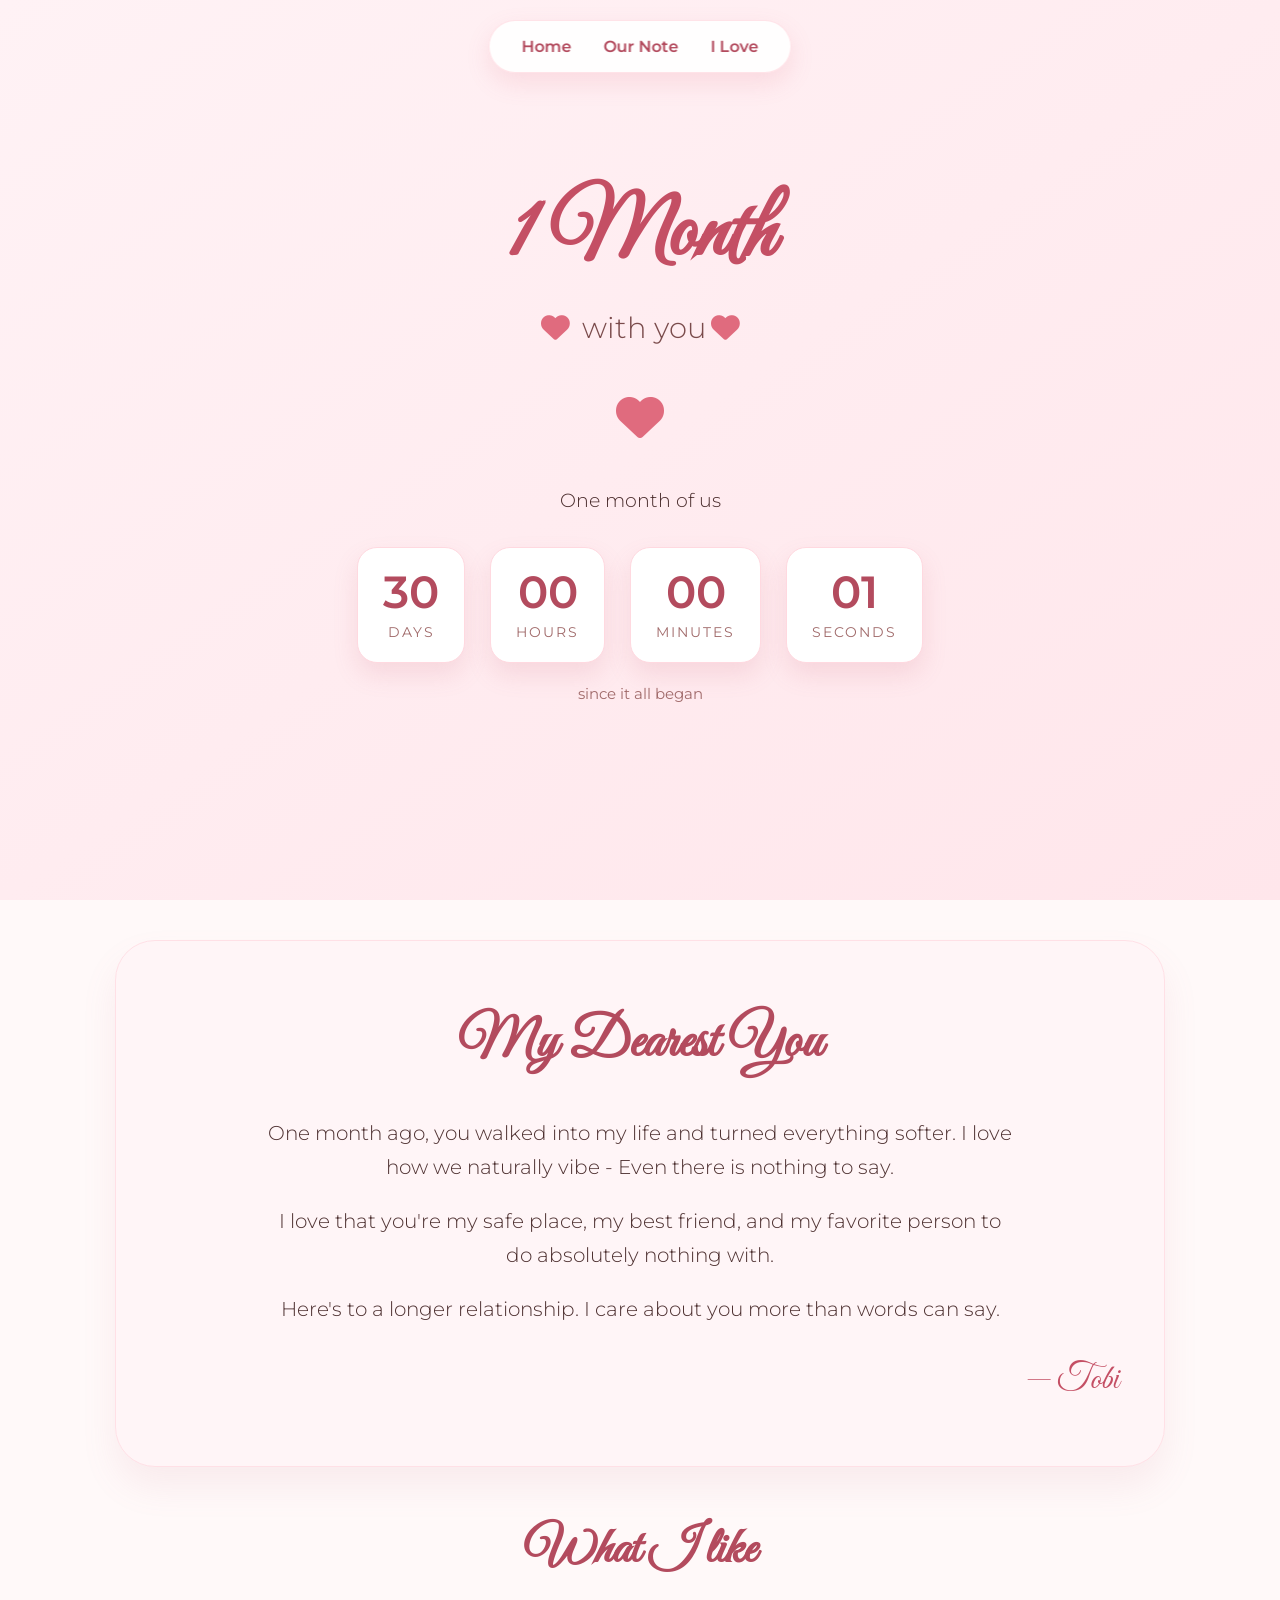
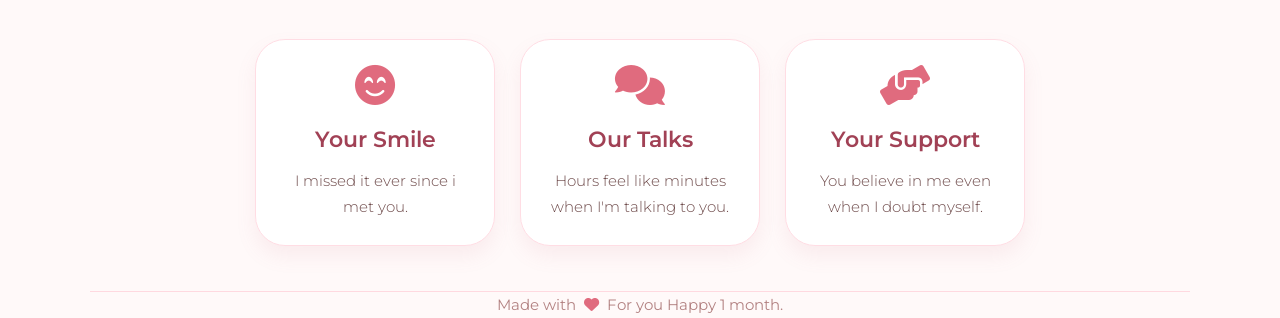
==== index.html @ a0f68dbf "month1" ====
<!DOCTYPE html>
<html lang="en">
<head>
  <meta charset="UTF-8">
  <meta name="viewport" content="width=device-width, initial-scale=1.0">
  <title>1 Month with you❤️</title>
  <!-- Google Fonts -->
  <link rel="preconnect" href="https://fonts.googleapis.com">
  <link rel="preconnect" href="https://fonts.gstatic.com" crossorigin>
  <link href="https://fonts.googleapis.com/css2?family=Great+Vibes&family=Montserrat:wght@300;400;600&display=swap" rel="stylesheet">
  <!-- Font Awesome -->
  <link rel="stylesheet" href="https://cdnjs.cloudflare.com/ajax/libs/font-awesome/6.0.0-beta3/css/all.min.css">
  <!-- Main stylesheet -->
  <link rel="stylesheet" href="style.css">
</head>
<body>

  <!-- floating background hearts -->
  <div class="bg-hearts" id="bgHearts"></div>

  <!-- Floating navbar -->
  <nav class="navbar">
    <a href="#home">Home</a>
    <a href="#note">Our Note</a>
    <a href="#things">I Love</a>
  </nav>

  <!-- HERO section -->
  <section id="home" class="hero">
    <div class="container hero-content">
      <h1>1 Month</h1>
      <div class="subhead">
        <i class="fas fa-heart"></i> with you<i class="fas fa-heart"></i>
      </div>
      <div class="heart-icon">
        <i class="fas fa-heart"></i>
      </div>
      <p class="hero-text">
        One month of us 
      </p>  

      <!-- Countdown -->
      <div class="countdown-container">
        <div class="countdown-box">
          <div class="number" id="days">00</div>
          <div class="label">Days</div>
        </div>
        <div class="countdown-box">
          <div class="number" id="hours">00</div>
          <div class="label">Hours</div>
        </div>
        <div class="countdown-box">
          <div class="number" id="minutes">00</div>
          <div class="label">Minutes</div>
        </div>
        <div class="countdown-box">
          <div class="number" id="seconds">00</div>
          <div class="label">Seconds</div>
        </div>
      </div>
      <p class="countdown-caption">since it all began</p>
    </div>
  </section>

  <!-- Love note section -->
  <section id="note" class="container">
    <div class="love-note reveal">
      <h2>My Dearest You</h2>
      <p>
        One month ago, you walked into my life and turned everything softer.
        I love how we naturally vibe - Even there is nothing to say.
      </p>
      <p>
        I love that you're my safe place, my best friend, and my favorite person
        to do absolutely nothing with.
      </p>
      <p>
        Here's to a longer relationship.
        I care about you more than words can say.
      </p>
      <div class="signature">— Tobi</div>
    </div>
  </section>

  <!-- Things I love -->
  <section id="things" class="container">
    <h2 class="section-title reveal">What I like</h2>
    <div class="things-list">
      <div class="thing-item reveal">
        <i class="fas fa-smile-beam"></i>
        <h3>Your Smile</h3>
        <p>I missed it ever since i met you.</p>
      </div>
      <div class="thing-item reveal">
        <i class="fas fa-comments"></i>
        <h3>Our Talks</h3>
        <p>Hours feel like minutes when I'm talking to you.</p>
      </div>
      <div class="thing-item reveal">
        <i class="fas fa-hands-helping"></i>
        <h3>Your Support</h3>
        <p>You believe in me even when I doubt myself.</p>
      </div>
    </div>
  </section>

  <!-- Footer -->
  <footer class="container">
    <p>Made with <i class="fas fa-heart"></i> For you  Happy 1 month.</p>
  </footer>

  <script src="script.js"></script>
</body>
</html>
---- style.css ----
/* ----- reset & base ----- */
* {
  margin: 0;
  padding: 0;
  box-sizing: border-box;
}

html {
  scroll-behavior: smooth;
}

body {
  font-family: 'Montserrat', sans-serif;
  background: #fff9f9;
  color: #4a2c2c;
  line-height: 1.7;
  overflow-x: hidden;
}

/* ----- floating background hearts ----- */
.bg-hearts {
  position: fixed;
  inset: 0;
  pointer-events: none;
  z-index: 0;
  overflow: hidden;
}

.bg-hearts i {
  position: absolute;
  animation: floatHeart 12s infinite ease-in-out;
}

@keyframes floatHeart {
  0%, 100% { transform: translateY(0) rotate(0deg); }
  50% { transform: translateY(-30px) rotate(10deg); }
}

/* ----- container & sections ----- */
.container {
  max-width: 1100px;
  margin: 0 auto;
  padding: 0 25px;
  position: relative;
  z-index: 2;
}

section {
  padding: 80px 0;
  position: relative;
}

.section-title {
  font-family: 'Great Vibes', cursive;
  font-size: 3.2rem;
  color: #b34b5e;
  text-align: center;
  margin-bottom: 15px;
}

/* ----- navbar ----- */
.navbar {
  position: fixed;
  top: 20px;
  left: 50%;
  transform: translateX(-50%);
  background: rgba(255, 255, 255, 0.9);
  backdrop-filter: blur(8px);
  padding: 12px 32px;
  border-radius: 60px;
  box-shadow: 0 10px 25px rgba(220, 100, 120, 0.15);
  display: flex;
  gap: 2rem;
  z-index: 1000;
  border: 1px solid rgba(255, 200, 210, 0.5);
  animation: navSlideDown 0.8s ease-out;
}

@keyframes navSlideDown {
  from { transform: translate(-50%, -100px); opacity: 0; }
  to   { transform: translate(-50%, 0); opacity: 1; }
}

.navbar a {
  text-decoration: none;
  color: #b34b5e;
  font-weight: 600;
  font-size: 1rem;
  transition: color 0.3s;
}

.navbar a:hover {
  color: #e06b7e;
}

/* ----- HERO ----- */
.hero {
  min-height: 100vh;
  display: flex;
  align-items: center;
  justify-content: center;
  text-align: center;
  background: linear-gradient(145deg, #fff2f5 0%, #ffe6eb 100%);
  padding-top: 70px;
}

.hero-content h1 {
  font-family: 'Great Vibes', cursive;
  font-size: 5.5rem;
  color: #c44f64;
  margin-bottom: 15px;
  line-height: 1.2;
}

.subhead {
  font-size: 1.8rem;
  font-weight: 300;
  color: #7a4b4b;
  margin-bottom: 25px;
}

.subhead i {
  color: #e06b7e;
  margin: 0 5px;
}

.heart-icon {
  font-size: 3rem;
  color: #e06b7e;
  margin: 25px 0;
  animation: pulse 1.8s infinite;
}

@keyframes pulse {
  0%, 100% { transform: scale(1); }
  50%      { transform: scale(1.15); }
}

.hero-text {
  font-size: 1.2rem;
  font-weight: 300;
  max-width: 600px;
  margin: 0 auto 20px;
}

/* ----- countdown ----- */
.countdown-container {
  display: flex;
  justify-content: center;
  gap: 25px;
  margin-top: 30px;
  flex-wrap: wrap;
}

.countdown-box {
  background: white;
  padding: 18px 25px;
  border-radius: 20px;
  box-shadow: 0 12px 25px rgba(200, 100, 120, 0.15);
  min-width: 100px;
  border: 1px solid #ffd9e0;
}

.countdown-box .number {
  font-size: 2.8rem;
  font-weight: 600;
  color: #b34b5e;
  line-height: 1.2;
}

.countdown-box .label {
  font-size: 0.9rem;
  text-transform: uppercase;
  letter-spacing: 2px;
  color: #a16b6b;
}

.countdown-caption {
  margin-top: 18px;
  font-size: 0.95rem;
  color: #a16b6b;
}

/* ----- scroll reveal ----- */
.reveal {
  opacity: 0;
  transform: translateY(40px);
  transition: opacity 0.7s ease, transform 0.7s ease;
}

.reveal.active {
  opacity: 1;
  transform: translateY(0);
}

/* ----- love note ----- */
.love-note {
  background: #fff5f7;
  border-radius: 40px;
  padding: 55px 45px;
  box-shadow: 0 20px 35px rgba(200, 120, 140, 0.1);
  border: 1px solid #ffe0e6;
  margin: 40px 0;
  position: relative;
}

.love-note h2 {
  font-family: 'Great Vibes', cursive;
  font-size: 3.5rem;
  color: #b34b5e;
  margin-bottom: 25px;
  text-align: center;
}

.love-note p {
  font-size: 1.25rem;
  margin-bottom: 20px;
  color: #4e3131;
  font-weight: 300;
  text-align: center;
  max-width: 750px;
  margin-left: auto;
  margin-right: auto;
}

.signature {
  text-align: right;
  font-family: 'Great Vibes', cursive;
  font-size: 2.2rem;
  color: #c44f64;
  margin-top: 25px;
}

/* ----- things I love ----- */
.things-list {
  display: flex;
  flex-wrap: wrap;
  justify-content: center;
  gap: 25px;
  margin: 45px 0;
}

.thing-item {
  background: white;
  border-radius: 30px;
  padding: 25px 30px;
  width: 240px;
  text-align: center;
  box-shadow: 0 10px 20px rgba(210, 120, 140, 0.1);
  border: 1px solid #ffdde4;
  transition: transform 0.3s ease, box-shadow 0.3s ease;
}

.thing-item:hover {
  transform: translateY(-8px);
  box-shadow: 0 18px 30px rgba(200, 100, 120, 0.2);
}

.thing-item i {
  font-size: 2.5rem;
  color: #e06b7e;
  margin-bottom: 15px;
}

.thing-item h3 {
  font-size: 1.4rem;
  color: #a14155;
  margin-bottom: 10px;
  font-weight: 600;
}

.thing-item p {
  font-size: 0.95rem;
  color: #6e4a4a;
  font-weight: 300;
}

/* ----- footer ----- */
footer {
  text-align: center;
  padding: 40px 0 30px;
  color: #b38282;
  font-size: 0.95rem;
  border-top: 1px solid #ffd9e0;
}

footer i {
  color: #e06b7e;
  margin: 0 4px;
}

.footer-sub {
  margin-top: 8px;
  font-size: 0.85rem;
  color: #b38b8b;
}

/* ----- responsive ----- */
@media (max-width: 700px) {
  .hero-content h1 { font-size: 3.8rem; }
  .subhead { font-size: 1.3rem; }
  .navbar {
    padding: 10px 20px;
    gap: 1.2rem;
    font-size: 0.9rem;
    width: 90%;
    justify-content: center;
  }
  .countdown-box { padding: 12px 16px; min-width: 70px; }
  .countdown-box .number { font-size: 2rem; }
  .love-note { padding: 35px 20px; }
  .love-note h2 { font-size: 2.8rem; }
  .love-note p { font-size: 1rem; }
  .section-title { font-size: 2.6rem; }
}

@media (max-width: 450px) {
  .navbar { gap: 0.8rem; padding: 8px 12px; }
  .navbar a { font-size: 0.8rem; }
  .hero-content h1 { font-size: 3rem; }
}

/* ----- reduced motion ----- */
@media (prefers-reduced-motion: reduce) {
  *, *::before, *::after {
    animation-duration: 0.01ms !important;
    animation-iteration-count: 1 !important;
    transition-duration: 0.01ms !important;
  }
}
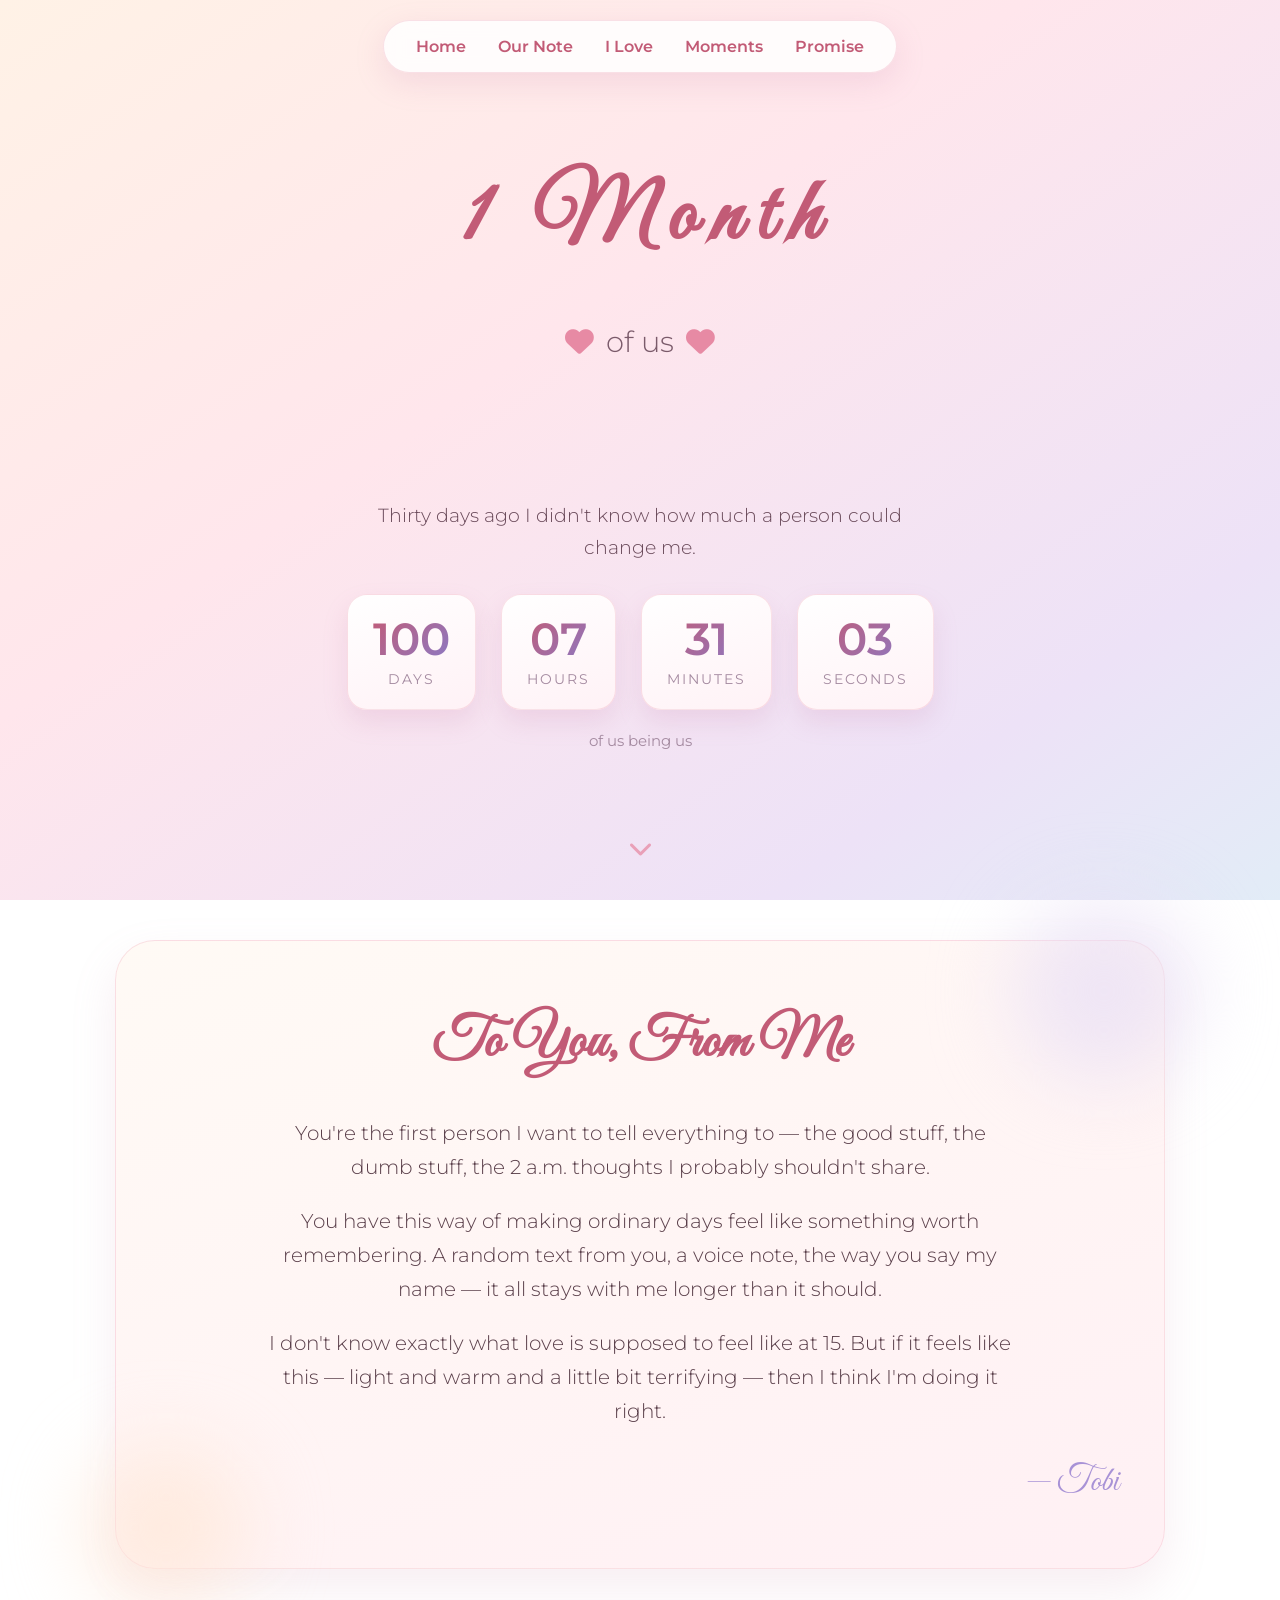
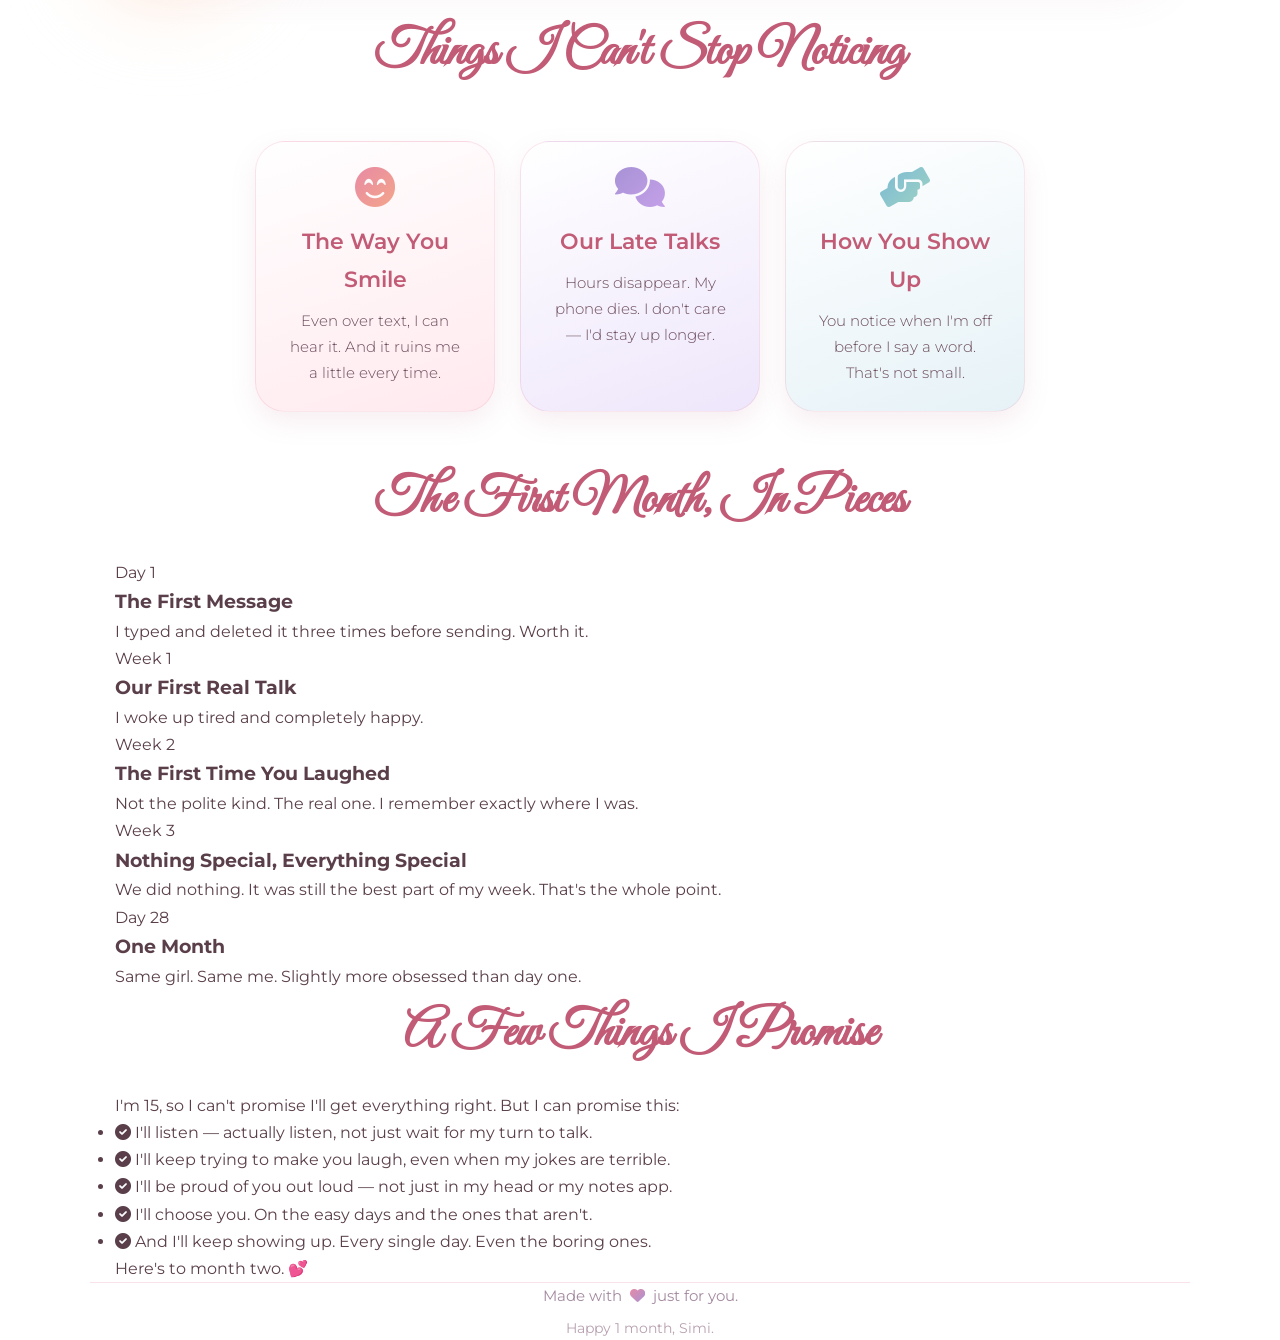
==== commit f928083c: "updated" ====
--- a/index.html
+++ b/index.html
@@ -3,44 +3,52 @@
 <head>
   <meta charset="UTF-8">
   <meta name="viewport" content="width=device-width, initial-scale=1.0">
-  <title>1 Month with you❤️</title>
-  <!-- Google Fonts -->
+  <title>1 Month with You ❤️</title>
   <link rel="preconnect" href="https://fonts.googleapis.com">
   <link rel="preconnect" href="https://fonts.gstatic.com" crossorigin>
   <link href="https://fonts.googleapis.com/css2?family=Great+Vibes&family=Montserrat:wght@300;400;600&display=swap" rel="stylesheet">
-  <!-- Font Awesome -->
   <link rel="stylesheet" href="https://cdnjs.cloudflare.com/ajax/libs/font-awesome/6.0.0-beta3/css/all.min.css">
-  <!-- Main stylesheet -->
   <link rel="stylesheet" href="style.css">
+  <link href="https://fonts.googleapis.com/css2?family=Parisienne&display=swap" rel="stylesheet">
 </head>
 <body>
 
-  <!-- floating background hearts -->
   <div class="bg-hearts" id="bgHearts"></div>
 
-  <!-- Floating navbar -->
   <nav class="navbar">
     <a href="#home">Home</a>
     <a href="#note">Our Note</a>
     <a href="#things">I Love</a>
+    <a href="#timeline">Moments</a>
+    <a href="#promise">Promise</a>
   </nav>
 
-  <!-- HERO section -->
+  <!-- HERO -->
   <section id="home" class="hero">
     <div class="container hero-content">
-      <h1>1 Month</h1>
-      <div class="subhead">
-        <i class="fas fa-heart"></i> with you<i class="fas fa-heart"></i>
-      </div>
-      <div class="heart-icon">
+     <h1 class="hero-title">
+  <span class="title-word">
+    <span class="letter">1</span>
+  </span>
+  <span class="title-word">
+    <span class="letter">M</span>
+    <span class="letter">o</span>
+    <span class="letter">n</span>
+    <span class="letter">t</span>
+    <span class="letter">h</span>
+  </span>
+</h1>
+      <div class="subhead fade-up">
+        <i class="fas fa-heart"></i> of us <i class="fas fa-heart"></i>
+      </div>
+      <div class="heart-icon fade-up">
         <i class="fas fa-heart"></i>
       </div>
-      <p class="hero-text">
-        One month of us 
-      </p>  
-
-      <!-- Countdown -->
-      <div class="countdown-container">
+      <p class="hero-text fade-up">
+        Thirty days ago I didn't know how much a person could change me.
+      </p>
+
+      <div class="countdown-container fade-up">
         <div class="countdown-box">
           <div class="number" id="days">00</div>
           <div class="label">Days</div>
@@ -58,55 +66,143 @@
           <div class="label">Seconds</div>
         </div>
       </div>
-      <p class="countdown-caption">since it all began</p>
-    </div>
-  </section>
-
-  <!-- Love note section -->
+      <p class="countdown-caption fade-up">of us being us</p>
+    </div>
+
+    <div class="scroll-indicator">
+      <i class="fas fa-chevron-down"></i>
+    </div>
+  </section>
+
+  <!-- LOVE NOTE -->
   <section id="note" class="container">
     <div class="love-note reveal">
-      <h2>My Dearest You</h2>
+      <h2>To You, From Me</h2>
       <p>
-        One month ago, you walked into my life and turned everything softer.
-        I love how we naturally vibe - Even there is nothing to say.
+       You're the first
+        person I want to tell everything to — the good stuff, the dumb stuff,
+        the 2 a.m. thoughts I probably shouldn't share.
       </p>
       <p>
-        I love that you're my safe place, my best friend, and my favorite person
-        to do absolutely nothing with.
+        You have this way of making ordinary days feel like something worth
+        remembering. A random text from you, a voice note, the way you say my
+        name — it all stays with me longer than it should.
       </p>
       <p>
-        Here's to a longer relationship.
-        I care about you more than words can say.
+        I don't know exactly what love is supposed to feel like at 15. But if
+        it feels like this — light and warm and a little bit terrifying —
+        then I think I'm doing it right.
       </p>
       <div class="signature">— Tobi</div>
     </div>
   </section>
 
-  <!-- Things I love -->
+  <!-- WHAT I ADORE -->
   <section id="things" class="container">
-    <h2 class="section-title reveal">What I like</h2>
+    <h2 class="section-title reveal">Things I Can't Stop Noticing</h2>
     <div class="things-list">
       <div class="thing-item reveal">
         <i class="fas fa-smile-beam"></i>
-        <h3>Your Smile</h3>
-        <p>I missed it ever since i met you.</p>
+        <h3>The Way You Smile</h3>
+        <p>Even over text, I can hear it. And it ruins me a little every time.</p>
       </div>
       <div class="thing-item reveal">
         <i class="fas fa-comments"></i>
-        <h3>Our Talks</h3>
-        <p>Hours feel like minutes when I'm talking to you.</p>
+        <h3>Our Late Talks</h3>
+        <p>Hours disappear. My phone dies. I don't care — I'd stay up longer.</p>
       </div>
       <div class="thing-item reveal">
         <i class="fas fa-hands-helping"></i>
-        <h3>Your Support</h3>
-        <p>You believe in me even when I doubt myself.</p>
-      </div>
-    </div>
-  </section>
-
-  <!-- Footer -->
+        <h3>How You Show Up</h3>
+        <p>You notice when I'm off before I say a word. That's not small.</p>
+      </div>
+    </div>
+  </section>
+
+  <!-- TIMELINE -->
+  <section id="timeline" class="container">
+    <h2 class="section-title reveal">The First Month, In Pieces</h2>
+    <div class="timeline">
+      <div class="timeline-item reveal">
+        <div class="timeline-dot"></div>
+        <div class="timeline-content">
+          <span class="timeline-date">Day 1</span>
+          <h3>The First Message</h3>
+          <p>I typed and deleted it three times before sending. Worth it.</p>
+        </div>
+      </div>
+      <div class="timeline-item reveal">
+        <div class="timeline-dot"></div>
+        <div class="timeline-content">
+          <span class="timeline-date">Week 1</span>
+          <h3>Our First Real Talk</h3>
+          <p> I woke up tired and completely happy.</p>
+        </div>
+      </div>
+      <div class="timeline-item reveal">
+        <div class="timeline-dot"></div>
+        <div class="timeline-content">
+          <span class="timeline-date">Week 2</span>
+          <h3>The First Time You Laughed</h3>
+          <p>Not the polite kind. The real one. I remember exactly where I was.</p>
+        </div>
+      </div>
+      <div class="timeline-item reveal">
+        <div class="timeline-dot"></div>
+        <div class="timeline-content">
+          <span class="timeline-date">Week 3</span>
+          <h3>Nothing Special, Everything Special</h3>
+          <p>We did nothing. It was still the best part of my week. That's the whole point.</p>
+        </div>
+      </div>
+      <div class="timeline-item reveal">
+        <div class="timeline-dot"></div>
+        <div class="timeline-content">
+          <span class="timeline-date">Day 28</span>
+          <h3>One Month</h3>
+          <p>Same girl. Same me. Slightly more obsessed than day one.</p>
+        </div>
+      </div>
+    </div>
+  </section>
+
+  <!-- PROMISE -->
+  <section id="promise" class="container">
+    <div class="promise-card reveal">
+      <h2 class="section-title">A Few Things I Promise</h2>
+      <p class="promise-lead">
+        I'm 15, so I can't promise I'll get everything right. But I can promise this:
+      </p>
+      <ul class="promise-list">
+        <li class="reveal">
+          <i class="fas fa-check-circle"></i>
+          <span>I'll listen — actually listen, not just wait for my turn to talk.</span>
+        </li>
+        <li class="reveal">
+          <i class="fas fa-check-circle"></i>
+          <span>I'll keep trying to make you laugh, even when my jokes are terrible.</span>
+        </li>
+        <li class="reveal">
+          <i class="fas fa-check-circle"></i>
+          <span>I'll be proud of you out loud — not just in my head or my notes app.</span>
+        </li>
+        <li class="reveal">
+          <i class="fas fa-check-circle"></i>
+          <span>I'll choose you. On the easy days and the ones that aren't.</span>
+        </li>
+        <li class="reveal">
+          <i class="fas fa-check-circle"></i>
+          <span>And I'll keep showing up. Every single day. Even the boring ones.</span>
+        </li>
+      </ul>
+      <p class="promise-sign">Here's to month two. 💕</p>
+    </div>
+  </section>
+
+  <!-- FOOTER -->
   <footer class="container">
-    <p>Made with <i class="fas fa-heart"></i> For you  Happy 1 month.</p>
+    <p>Made with <i class="fas fa-heart footer-heart"></i> just for you.</p>
+    <p class="footer-sub">Happy 1 month, Simi.</p>
   </footer>
 
   <script src="script.js"></script>
--- a/style.css
+++ b/style.css
@@ -1,3 +1,17 @@
+/* ============================================================
+   COLOR PALETTE (calm + colorful)
+   ------------------------------------------------------------
+   Blush:      #ffe6ec   (soft pink)
+   Rose:       #e78aa4   (primary accent)
+   Rose-deep:  #c25b76   (headings)
+   Lavender:   #e8dff5   (soft purple)
+   Peach:      #ffe7d6   (warm orange)
+   Mint:       #dff2ec   (soft green)
+   Sky:        #dceaf7   (soft blue)
+   Cream:      #fff9f3   (background)
+   Ink:        #5a3f4a   (text)
+   ============================================================ */
+
 /* ----- reset & base ----- */
 * {
   margin: 0;
@@ -11,10 +25,18 @@
 
 body {
   font-family: 'Montserrat', sans-serif;
-  background: #fff9f9;
-  color: #4a2c2c;
+  color: #5a3f4a;
   line-height: 1.7;
   overflow-x: hidden;
+  /* soft gradient background blending cream, blush and lavender */
+  background: linear-gradient(
+    180deg,
+    #fff9f3 0%,
+    #ffe6ec 30%,
+    #f3e8f7 60%,
+    #e6f0f8 100%
+  );
+  background-attachment: fixed;
 }
 
 /* ----- floating background hearts ----- */
@@ -33,7 +55,7 @@
 
 @keyframes floatHeart {
   0%, 100% { transform: translateY(0) rotate(0deg); }
-  50% { transform: translateY(-30px) rotate(10deg); }
+  50%      { transform: translateY(-30px) rotate(10deg); }
 }
 
 /* ----- container & sections ----- */
@@ -53,7 +75,7 @@
 .section-title {
   font-family: 'Great Vibes', cursive;
   font-size: 3.2rem;
-  color: #b34b5e;
+  color: #c25b76;
   text-align: center;
   margin-bottom: 15px;
 }
@@ -64,15 +86,15 @@
   top: 20px;
   left: 50%;
   transform: translateX(-50%);
-  background: rgba(255, 255, 255, 0.9);
-  backdrop-filter: blur(8px);
+  background: rgba(255, 255, 255, 0.85);
+  backdrop-filter: blur(10px);
   padding: 12px 32px;
   border-radius: 60px;
-  box-shadow: 0 10px 25px rgba(220, 100, 120, 0.15);
+  box-shadow: 0 10px 30px rgba(200, 130, 170, 0.18);
   display: flex;
   gap: 2rem;
   z-index: 1000;
-  border: 1px solid rgba(255, 200, 210, 0.5);
+  border: 1px solid rgba(231, 138, 164, 0.25);
   animation: navSlideDown 0.8s ease-out;
 }
 
@@ -83,14 +105,30 @@
 
 .navbar a {
   text-decoration: none;
-  color: #b34b5e;
+  color: #c25b76;
   font-weight: 600;
   font-size: 1rem;
   transition: color 0.3s;
+  position: relative;
+}
+
+.navbar a::after {
+  content: '';
+  position: absolute;
+  left: 0;
+  bottom: -3px;
+  width: 0;
+  height: 2px;
+  background: linear-gradient(90deg, #e78aa4, #a892d6);
+  transition: width 0.3s ease;
 }
 
 .navbar a:hover {
-  color: #e06b7e;
+  color: #a892d6;
+}
+
+.navbar a:hover::after {
+  width: 100%;
 }
 
 /* ----- HERO ----- */
@@ -100,40 +138,102 @@
   align-items: center;
   justify-content: center;
   text-align: center;
-  background: linear-gradient(145deg, #fff2f5 0%, #ffe6eb 100%);
   padding-top: 70px;
-}
-
+  /* soft blended gradient: peach → blush → lavender */
+  background: linear-gradient(
+    145deg,
+    #fff2e6 0%,
+    #ffe6ec 40%,
+    #ede2f7 80%,
+    #e2ecf7 100%
+  );
+}
+
+/* ----- HERO TITLE ----- */
 .hero-content h1 {
   font-family: 'Great Vibes', cursive;
   font-size: 5.5rem;
-  color: #c44f64;
+  /* solid rose — no gradient, no clip, no problem */
+  color: #c25b76;
   margin-bottom: 15px;
-  line-height: 1.2;
+  line-height: 1.4;
+  padding: 0.25em 0.2em;
+  text-align: center;
+  white-space: nowrap;
+}
+
+.title-word {
+  display: inline-block;
+}
+
+.title-word + .title-word {
+  margin-left: 0.35em;
+}
+
+.letter {
+  display: inline-block;
+  opacity: 0;
+  transform: translateY(30px);
+  animation: letterIn 0.6s ease-out forwards;
+}
+
+.letter:nth-child(1) { animation-delay: 0.1s; }
+.letter:nth-child(2) { animation-delay: 0.15s; }
+.letter:nth-child(3) { animation-delay: 0.2s; }
+.letter:nth-child(4) { animation-delay: 0.25s; }
+.letter:nth-child(5) { animation-delay: 0.3s; }
+.letter:nth-child(6) { animation-delay: 0.35s; }
+.letter:nth-child(7) { animation-delay: 0.4s; }
+
+@keyframes letterIn {
+  to { opacity: 1; transform: translateY(0); }
+}
+
+/* staggered fade-up for hero elements */
+.fade-up {
+  opacity: 0;
+  animation: fadeUp 0.9s ease-out forwards;
+}
+
+.fade-up:nth-of-type(1) { animation-delay: 0.7s; }
+.fade-up:nth-of-type(2) { animation-delay: 0.9s; }
+.fade-up:nth-of-type(3) { animation-delay: 1.1s; }
+.fade-up:nth-of-type(4) { animation-delay: 1.3s; }
+.fade-up:nth-of-type(5) { animation-delay: 1.5s; }
+
+@keyframes fadeUp {
+  from { opacity: 0; transform: translateY(25px); }
+  to   { opacity: 1; transform: translateY(0); }
 }
 
 .subhead {
   font-size: 1.8rem;
   font-weight: 300;
-  color: #7a4b4b;
+  color: #7a5a6a;
   margin-bottom: 25px;
 }
 
 .subhead i {
-  color: #e06b7e;
+  color: #e78aa4;
   margin: 0 5px;
 }
 
 .heart-icon {
   font-size: 3rem;
-  color: #e06b7e;
+  /* soft gradient heart: rose → lavender */
+  background: linear-gradient(135deg, #e78aa4 0%, #a892d6 100%);
+  -webkit-background-clip: text;
+  background-clip: text;
+  -webkit-text-fill-color: transparent;
   margin: 25px 0;
-  animation: pulse 1.8s infinite;
-}
-
-@keyframes pulse {
+  animation: heartbeat 1.6s infinite;
+}
+
+@keyframes heartbeat {
   0%, 100% { transform: scale(1); }
-  50%      { transform: scale(1.15); }
+  25%      { transform: scale(1.15); }
+  50%      { transform: scale(1); }
+  75%      { transform: scale(1.15); }
 }
 
 .hero-text {
@@ -141,6 +241,7 @@
   font-weight: 300;
   max-width: 600px;
   margin: 0 auto 20px;
+  color: #6a4a5a;
 }
 
 /* ----- countdown ----- */
@@ -153,39 +254,79 @@
 }
 
 .countdown-box {
-  background: white;
+  background: linear-gradient(160deg, #ffffff 0%, #fff2f6 100%);
   padding: 18px 25px;
   border-radius: 20px;
-  box-shadow: 0 12px 25px rgba(200, 100, 120, 0.15);
+  box-shadow: 0 12px 25px rgba(200, 130, 170, 0.18);
   min-width: 100px;
-  border: 1px solid #ffd9e0;
+  border: 1px solid rgba(231, 138, 164, 0.25);
+  transition: transform 0.3s ease, box-shadow 0.3s ease;
+}
+
+.countdown-box:hover {
+  transform: translateY(-5px);
+  box-shadow: 0 18px 30px rgba(200, 130, 170, 0.28);
 }
 
 .countdown-box .number {
   font-size: 2.8rem;
   font-weight: 600;
-  color: #b34b5e;
+  /* gradient numbers: rose → lavender */
+  background: linear-gradient(135deg, #c25b76 0%, #8a7ac6 100%);
+  -webkit-background-clip: text;
+  background-clip: text;
+  -webkit-text-fill-color: transparent;
   line-height: 1.2;
+  transition: color 0.3s ease;
+}
+
+/* seconds pulse when it changes */
+.number.pulse {
+  animation: numberPulse 0.4s ease;
+}
+
+@keyframes numberPulse {
+  0%   { transform: scale(1); }
+  50%  { transform: scale(1.15); }
+  100% { transform: scale(1); }
 }
 
 .countdown-box .label {
   font-size: 0.9rem;
   text-transform: uppercase;
   letter-spacing: 2px;
-  color: #a16b6b;
+  color: #a48aa0;
 }
 
 .countdown-caption {
   margin-top: 18px;
   font-size: 0.95rem;
-  color: #a16b6b;
+  color: #a48aa0;
+}
+
+/* ----- scroll indicator ----- */
+.scroll-indicator {
+  position: absolute;
+  bottom: 30px;
+  left: 50%;
+  transform: translateX(-50%);
+  color: #e78aa4;
+  font-size: 1.5rem;
+  opacity: 0.75;
+  animation: bounceDown 2s infinite;
+}
+
+@keyframes bounceDown {
+  0%, 20%, 50%, 80%, 100% { transform: translate(-50%, 0); }
+  40% { transform: translate(-50%, -15px); }
+  60% { transform: translate(-50%, -8px); }
 }
 
 /* ----- scroll reveal ----- */
 .reveal {
   opacity: 0;
   transform: translateY(40px);
-  transition: opacity 0.7s ease, transform 0.7s ease;
+  transition: opacity 0.8s ease, transform 0.8s cubic-bezier(0.34, 1.3, 0.64, 1);
 }
 
 .reveal.active {
@@ -193,21 +334,60 @@
   transform: translateY(0);
 }
 
+/* stagger reveals inside the "things" grid */
+.things-list .thing-item:nth-child(1).active { transition-delay: 0s; }
+.things-list .thing-item:nth-child(2).active { transition-delay: 0.1s; }
+.things-list .thing-item:nth-child(3).active { transition-delay: 0.2s; }
+.things-list .thing-item:nth-child(4).active { transition-delay: 0.3s; }
+
 /* ----- love note ----- */
 .love-note {
-  background: #fff5f7;
+  /* soft cream → blush card */
+  background: linear-gradient(160deg, #fffaf5 0%, #fff0f4 100%);
   border-radius: 40px;
   padding: 55px 45px;
-  box-shadow: 0 20px 35px rgba(200, 120, 140, 0.1);
-  border: 1px solid #ffe0e6;
+  box-shadow: 0 20px 45px rgba(200, 140, 170, 0.15);
+  border: 1px solid rgba(231, 138, 164, 0.22);
   margin: 40px 0;
   position: relative;
+}
+
+/* little colorful corner blobs (calm decoration) */
+.love-note::before,
+.love-note::after {
+  content: '';
+  position: absolute;
+  border-radius: 50%;
+  filter: blur(40px);
+  z-index: 0;
+  pointer-events: none;
+}
+
+.love-note::before {
+  width: 180px;
+  height: 180px;
+  background: rgba(232, 223, 245, 0.7);  /* lavender */
+  top: -40px;
+  right: -30px;
+}
+
+.love-note::after {
+  width: 160px;
+  height: 160px;
+  background: rgba(255, 231, 214, 0.7);  /* peach */
+  bottom: -40px;
+  left: -30px;
+}
+
+.love-note > * {
+  position: relative;
+  z-index: 1;
 }
 
 .love-note h2 {
   font-family: 'Great Vibes', cursive;
   font-size: 3.5rem;
-  color: #b34b5e;
+  color: #c25b76;
   margin-bottom: 25px;
   text-align: center;
 }
@@ -215,7 +395,7 @@
 .love-note p {
   font-size: 1.25rem;
   margin-bottom: 20px;
-  color: #4e3131;
+  color: #5a3f4a;
   font-weight: 300;
   text-align: center;
   max-width: 750px;
@@ -227,7 +407,7 @@
   text-align: right;
   font-family: 'Great Vibes', cursive;
   font-size: 2.2rem;
-  color: #c44f64;
+  color: #a892d6;
   margin-top: 25px;
 }
 
@@ -241,37 +421,61 @@
 }
 
 .thing-item {
-  background: white;
+  /* each card gets its own soft tint via nth-child below */
+  background: #ffffff;
   border-radius: 30px;
   padding: 25px 30px;
   width: 240px;
   text-align: center;
-  box-shadow: 0 10px 20px rgba(210, 120, 140, 0.1);
-  border: 1px solid #ffdde4;
+  box-shadow: 0 10px 25px rgba(200, 140, 170, 0.15);
+  border: 1px solid rgba(231, 138, 164, 0.2);
   transition: transform 0.3s ease, box-shadow 0.3s ease;
-}
+  position: relative;
+  overflow: hidden;
+}
+
+/* colorful pastel tints per card */
+.thing-item:nth-child(1) { background: linear-gradient(160deg, #ffffff 0%, #ffe9ee 100%); }
+.thing-item:nth-child(2) { background: linear-gradient(160deg, #ffffff 0%, #eee6fb 100%); }
+.thing-item:nth-child(3) { background: linear-gradient(160deg, #ffffff 0%, #e6f2f7 100%); }
+.thing-item:nth-child(4) { background: linear-gradient(160deg, #ffffff 0%, #e8f5ec 100%); }
 
 .thing-item:hover {
-  transform: translateY(-8px);
-  box-shadow: 0 18px 30px rgba(200, 100, 120, 0.2);
+  transform: translateY(-8px) rotate(-1deg);
+  box-shadow: 0 18px 35px rgba(200, 130, 170, 0.28);
 }
 
 .thing-item i {
   font-size: 2.5rem;
-  color: #e06b7e;
   margin-bottom: 15px;
+  display: inline-block;
+  transition: transform 0.3s ease;
+  /* colorful gradient icon per card */
+  -webkit-background-clip: text;
+  background-clip: text;
+  -webkit-text-fill-color: transparent;
+}
+
+/* unique icon gradient per card */
+.thing-item:nth-child(1) i { background-image: linear-gradient(135deg, #e78aa4, #f4a58b); }
+.thing-item:nth-child(2) i { background-image: linear-gradient(135deg, #a892d6, #c4a0e8); }
+.thing-item:nth-child(3) i { background-image: linear-gradient(135deg, #7ab8d4, #a0d4c4); }
+.thing-item:nth-child(4) i { background-image: linear-gradient(135deg, #8ac9a0, #b4d99a); }
+
+.thing-item:hover i {
+  transform: scale(1.2) rotate(8deg);
 }
 
 .thing-item h3 {
   font-size: 1.4rem;
-  color: #a14155;
+  color: #c25b76;
   margin-bottom: 10px;
   font-weight: 600;
 }
 
 .thing-item p {
   font-size: 0.95rem;
-  color: #6e4a4a;
+  color: #6a4a5a;
   font-weight: 300;
 }
 
@@ -279,20 +483,29 @@
 footer {
   text-align: center;
   padding: 40px 0 30px;
-  color: #b38282;
+  color: #a48aa0;
   font-size: 0.95rem;
-  border-top: 1px solid #ffd9e0;
+  border-top: 1px solid rgba(231, 138, 164, 0.25);
 }
 
 footer i {
-  color: #e06b7e;
+  color: #e78aa4;
   margin: 0 4px;
+}
+
+.footer-heart {
+  display: inline-block;
+  animation: heartbeat 1.6s infinite;
+  background: linear-gradient(135deg, #e78aa4, #a892d6);
+  -webkit-background-clip: text;
+  background-clip: text;
+  -webkit-text-fill-color: transparent;
 }
 
 .footer-sub {
   margin-top: 8px;
   font-size: 0.85rem;
-  color: #b38b8b;
+  color: #b8a0b0;
 }
 
 /* ----- responsive ----- */
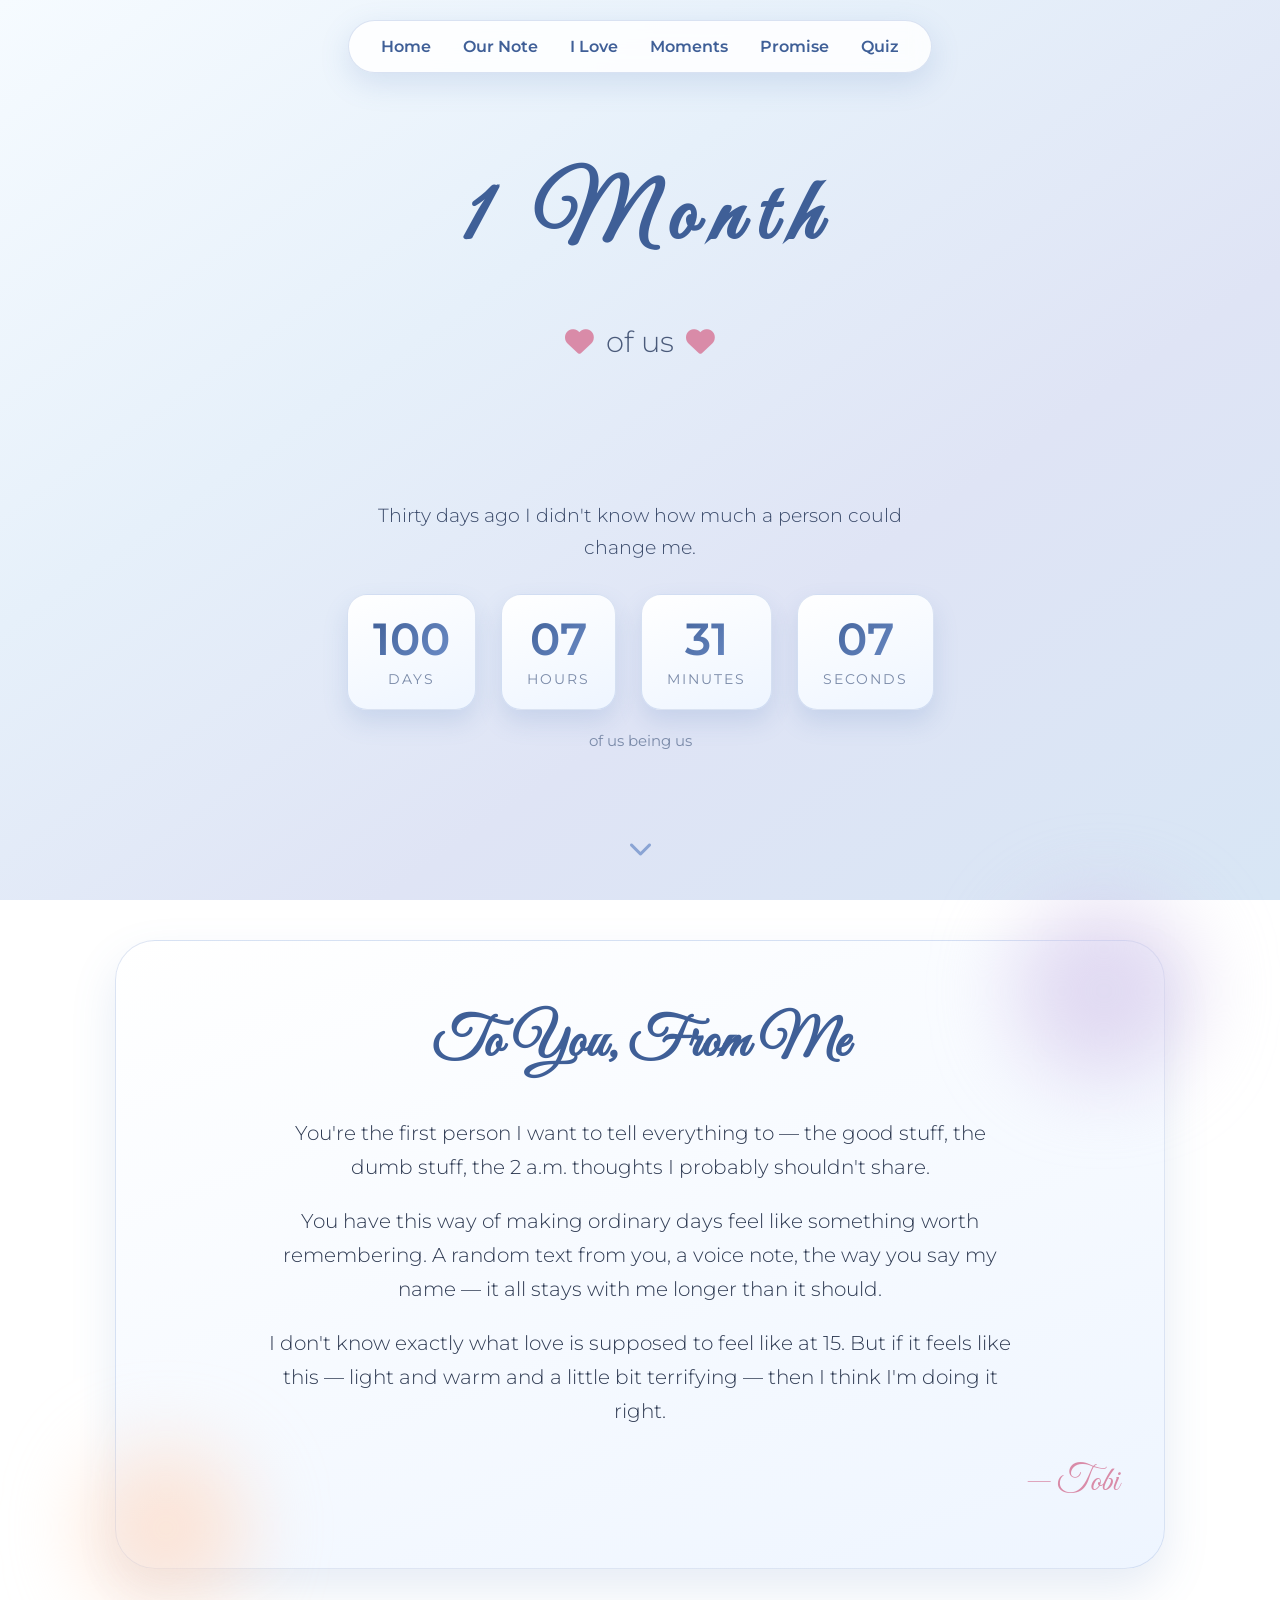
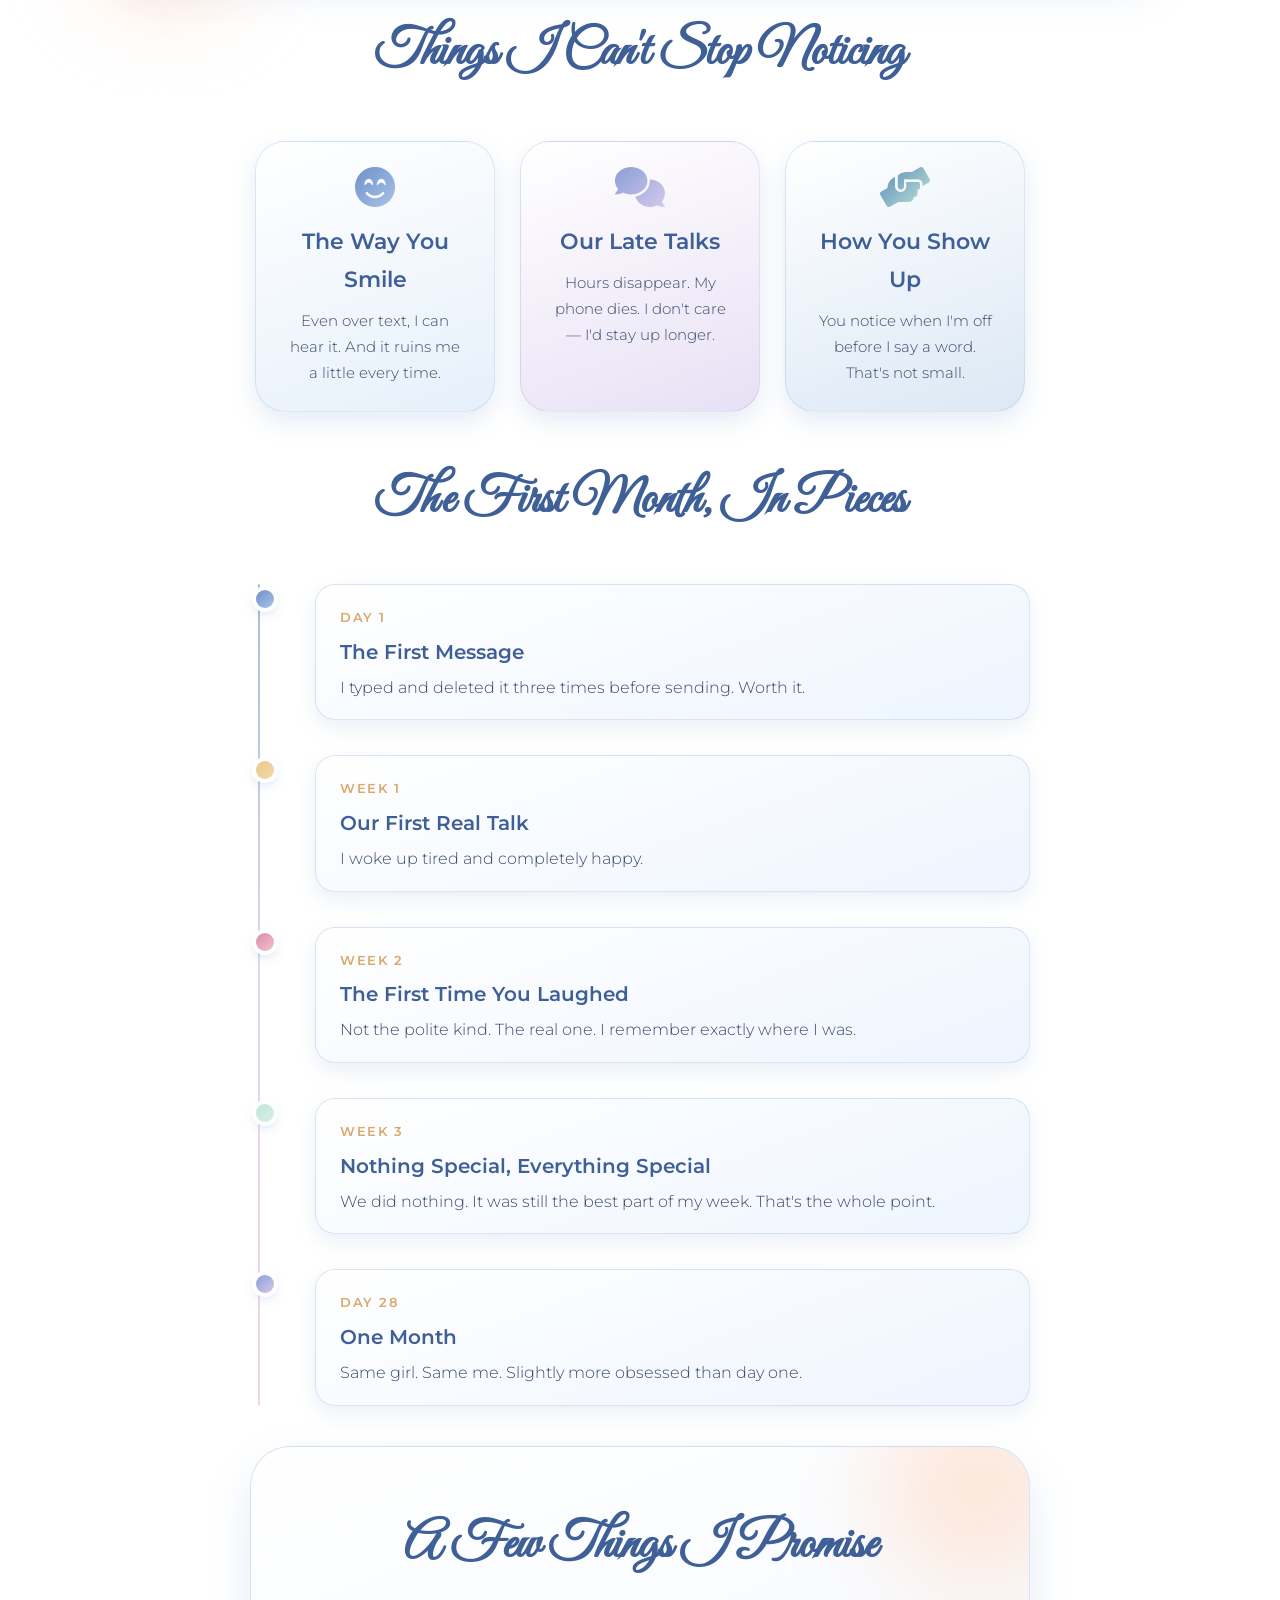
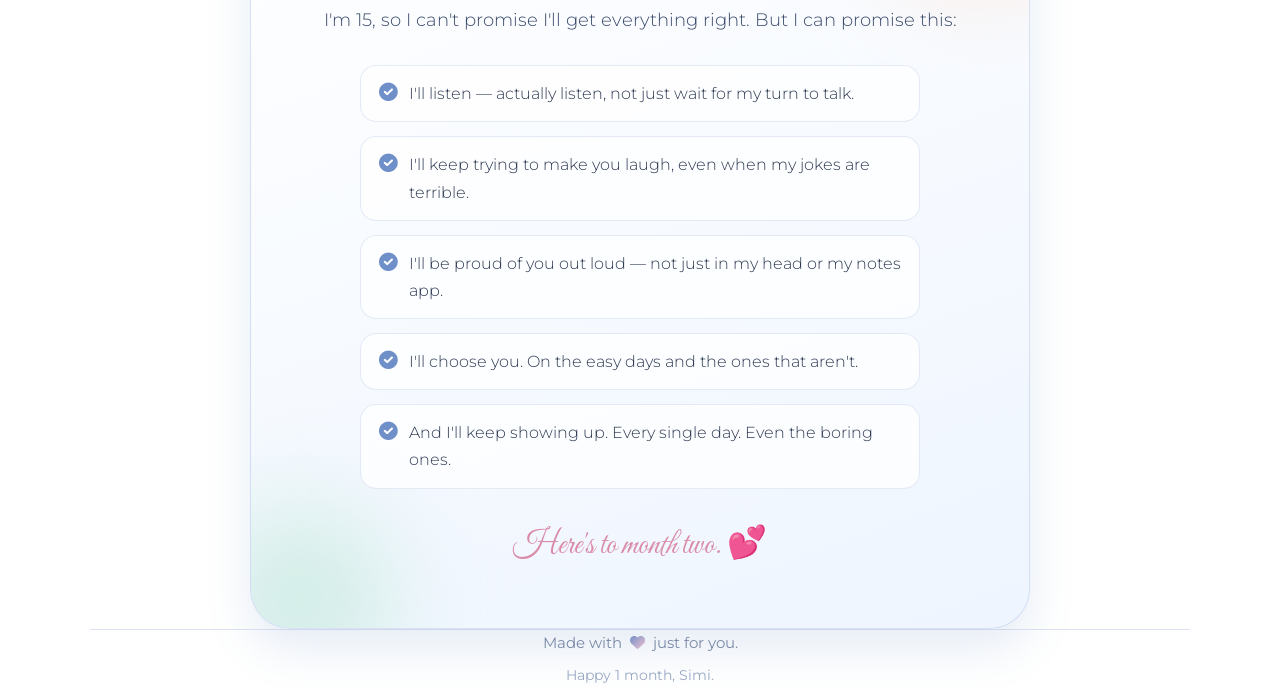
==== commit 82bc5c00: "Updated" ====
--- a/index.html
+++ b/index.html
@@ -10,6 +10,7 @@
   <link rel="stylesheet" href="https://cdnjs.cloudflare.com/ajax/libs/font-awesome/6.0.0-beta3/css/all.min.css">
   <link rel="stylesheet" href="style.css">
   <link href="https://fonts.googleapis.com/css2?family=Parisienne&display=swap" rel="stylesheet">
+  <link rel="shortcut icon" href="images.jpg" type="image/x-icon">
 </head>
 <body>
 
@@ -21,6 +22,7 @@
     <a href="#things">I Love</a>
     <a href="#timeline">Moments</a>
     <a href="#promise">Promise</a>
+    <a href="quiz.html">Quiz</a>
   </nav>
 
   <!-- HERO -->
--- a/style.css
+++ b/style.css
@@ -1,81 +1,52 @@
 /* ============================================================
-   COLOR PALETTE (calm + colorful)
+   COLOR PALETTE (romantic blue + soft accents)
    ------------------------------------------------------------
-   Blush:      #ffe6ec   (soft pink)
-   Rose:       #e78aa4   (primary accent)
-   Rose-deep:  #c25b76   (headings)
-   Lavender:   #e8dff5   (soft purple)
-   Peach:      #ffe7d6   (warm orange)
-   Mint:       #dff2ec   (soft green)
-   Sky:        #dceaf7   (soft blue)
-   Cream:      #fff9f3   (background)
-   Ink:        #5a3f4a   (text)
+   Mist:       #e6f0fa   Periwinkle: #a9c4e8
+   Cornflower: #6f8fc9   Ocean:      #3f5f97
+   Sky:        #c8e0f5   Cream:      #f6fbff
+   Ink:        #2e3a52
+
+   Accents:
+   Blush:      #f4c2d0   Rose:       #d98ba8
+   Gold:       #e8c88a   Lavender:   #d4c8ec
+   Peach:      #ffd9c2   Mint:       #bfe6d8
    ============================================================ */
 
 /* ----- reset & base ----- */
-* {
-  margin: 0;
-  padding: 0;
-  box-sizing: border-box;
-}
-
-html {
-  scroll-behavior: smooth;
-}
+* { margin: 0; padding: 0; box-sizing: border-box; }
+html { scroll-behavior: smooth; }
 
 body {
   font-family: 'Montserrat', sans-serif;
-  color: #5a3f4a;
+  color: #2e3a52;
   line-height: 1.7;
   overflow-x: hidden;
-  /* soft gradient background blending cream, blush and lavender */
   background: linear-gradient(
     180deg,
-    #fff9f3 0%,
-    #ffe6ec 30%,
-    #f3e8f7 60%,
-    #e6f0f8 100%
+    #f6fbff 0%,
+    #e6f0fa 30%,
+    #e0e4f5 60%,
+    #d8e6f5 100%
   );
   background-attachment: fixed;
 }
 
-/* ----- floating background hearts ----- */
-.bg-hearts {
-  position: fixed;
-  inset: 0;
-  pointer-events: none;
-  z-index: 0;
-  overflow: hidden;
-}
-
-.bg-hearts i {
-  position: absolute;
-  animation: floatHeart 12s infinite ease-in-out;
-}
-
+/* ----- floating background hearts (BLUSH) ----- */
+.bg-hearts { position: fixed; inset: 0; pointer-events: none; z-index: 0; overflow: hidden; }
+.bg-hearts i { position: absolute; animation: floatHeart 12s infinite ease-in-out; }
 @keyframes floatHeart {
   0%, 100% { transform: translateY(0) rotate(0deg); }
   50%      { transform: translateY(-30px) rotate(10deg); }
 }
 
 /* ----- container & sections ----- */
-.container {
-  max-width: 1100px;
-  margin: 0 auto;
-  padding: 0 25px;
-  position: relative;
-  z-index: 2;
-}
-
-section {
-  padding: 80px 0;
-  position: relative;
-}
+.container { max-width: 1100px; margin: 0 auto; padding: 0 25px; position: relative; z-index: 2; }
+section { padding: 80px 0; position: relative; }
 
 .section-title {
   font-family: 'Great Vibes', cursive;
   font-size: 3.2rem;
-  color: #c25b76;
+  color: #3f5f97;
   text-align: center;
   margin-bottom: 15px;
 }
@@ -83,21 +54,19 @@
 /* ----- navbar ----- */
 .navbar {
   position: fixed;
-  top: 20px;
-  left: 50%;
+  top: 20px; left: 50%;
   transform: translateX(-50%);
   background: rgba(255, 255, 255, 0.85);
   backdrop-filter: blur(10px);
   padding: 12px 32px;
   border-radius: 60px;
-  box-shadow: 0 10px 30px rgba(200, 130, 170, 0.18);
+  box-shadow: 0 10px 30px rgba(90, 130, 190, 0.18);
   display: flex;
   gap: 2rem;
   z-index: 1000;
-  border: 1px solid rgba(231, 138, 164, 0.25);
+  border: 1px solid rgba(111, 143, 201, 0.25);
   animation: navSlideDown 0.8s ease-out;
 }
-
 @keyframes navSlideDown {
   from { transform: translate(-50%, -100px); opacity: 0; }
   to   { transform: translate(-50%, 0); opacity: 1; }
@@ -105,31 +74,24 @@
 
 .navbar a {
   text-decoration: none;
-  color: #c25b76;
+  color: #3f5f97;
   font-weight: 600;
   font-size: 1rem;
   transition: color 0.3s;
   position: relative;
 }
 
+/* navbar underline shifts blue → ROSE on hover */
 .navbar a::after {
   content: '';
   position: absolute;
-  left: 0;
-  bottom: -3px;
-  width: 0;
-  height: 2px;
-  background: linear-gradient(90deg, #e78aa4, #a892d6);
+  left: 0; bottom: -3px;
+  width: 0; height: 2px;
+  background: linear-gradient(90deg, #6f8fc9, #d98ba8);
   transition: width 0.3s ease;
 }
-
-.navbar a:hover {
-  color: #a892d6;
-}
-
-.navbar a:hover::after {
-  width: 100%;
-}
+.navbar a:hover { color: #d98ba8; }
+.navbar a:hover::after { width: 100%; }
 
 /* ----- HERO ----- */
 .hero {
@@ -139,13 +101,12 @@
   justify-content: center;
   text-align: center;
   padding-top: 70px;
-  /* soft blended gradient: peach → blush → lavender */
   background: linear-gradient(
     145deg,
-    #fff2e6 0%,
-    #ffe6ec 40%,
-    #ede2f7 80%,
-    #e2ecf7 100%
+    #f6fbff 0%,
+    #e6f0fa 35%,
+    #dfe4f5 65%,
+    #d8e6f5 100%
   );
 }
 
@@ -153,8 +114,7 @@
 .hero-content h1 {
   font-family: 'Great Vibes', cursive;
   font-size: 5.5rem;
-  /* solid rose — no gradient, no clip, no problem */
-  color: #c25b76;
+  color: #3f5f97;
   margin-bottom: 15px;
   line-height: 1.4;
   padding: 0.25em 0.2em;
@@ -162,13 +122,8 @@
   white-space: nowrap;
 }
 
-.title-word {
-  display: inline-block;
-}
-
-.title-word + .title-word {
-  margin-left: 0.35em;
-}
+.title-word { display: inline-block; }
+.title-word + .title-word { margin-left: 0.35em; }
 
 .letter {
   display: inline-block;
@@ -176,7 +131,6 @@
   transform: translateY(30px);
   animation: letterIn 0.6s ease-out forwards;
 }
-
 .letter:nth-child(1) { animation-delay: 0.1s; }
 .letter:nth-child(2) { animation-delay: 0.15s; }
 .letter:nth-child(3) { animation-delay: 0.2s; }
@@ -184,23 +138,15 @@
 .letter:nth-child(5) { animation-delay: 0.3s; }
 .letter:nth-child(6) { animation-delay: 0.35s; }
 .letter:nth-child(7) { animation-delay: 0.4s; }
-
-@keyframes letterIn {
-  to { opacity: 1; transform: translateY(0); }
-}
-
-/* staggered fade-up for hero elements */
-.fade-up {
-  opacity: 0;
-  animation: fadeUp 0.9s ease-out forwards;
-}
-
+@keyframes letterIn { to { opacity: 1; transform: translateY(0); } }
+
+/* staggered fade-up */
+.fade-up { opacity: 0; animation: fadeUp 0.9s ease-out forwards; }
 .fade-up:nth-of-type(1) { animation-delay: 0.7s; }
 .fade-up:nth-of-type(2) { animation-delay: 0.9s; }
 .fade-up:nth-of-type(3) { animation-delay: 1.1s; }
 .fade-up:nth-of-type(4) { animation-delay: 1.3s; }
 .fade-up:nth-of-type(5) { animation-delay: 1.5s; }
-
 @keyframes fadeUp {
   from { opacity: 0; transform: translateY(25px); }
   to   { opacity: 1; transform: translateY(0); }
@@ -209,26 +155,31 @@
 .subhead {
   font-size: 1.8rem;
   font-weight: 300;
-  color: #7a5a6a;
+  color: #4a5a7a;
   margin-bottom: 25px;
 }
 
+/* subhead hearts — BLUSH with a ROSE hover */
 .subhead i {
-  color: #e78aa4;
+  color: #d98ba8;
   margin: 0 5px;
-}
-
+  transition: transform 0.3s ease, color 0.3s ease;
+}
+.subhead i:hover {
+  color: #f4c2d0;
+  transform: scale(1.2);
+}
+
+/* hero heart — BLUE → BLUSH gradient (subtle warmth) */
 .heart-icon {
   font-size: 3rem;
-  /* soft gradient heart: rose → lavender */
-  background: linear-gradient(135deg, #e78aa4 0%, #a892d6 100%);
+  background: linear-gradient(135deg, #6f8fc9 0%, #a9c4e8 60%, #f4c2d0 100%);
   -webkit-background-clip: text;
   background-clip: text;
   -webkit-text-fill-color: transparent;
   margin: 25px 0;
   animation: heartbeat 1.6s infinite;
 }
-
 @keyframes heartbeat {
   0%, 100% { transform: scale(1); }
   25%      { transform: scale(1.15); }
@@ -241,7 +192,7 @@
   font-weight: 300;
   max-width: 600px;
   margin: 0 auto 20px;
-  color: #6a4a5a;
+  color: #3a4a6a;
 }
 
 /* ----- countdown ----- */
@@ -254,40 +205,40 @@
 }
 
 .countdown-box {
-  background: linear-gradient(160deg, #ffffff 0%, #fff2f6 100%);
+  background: linear-gradient(160deg, #ffffff 0%, #eef5ff 100%);
   padding: 18px 25px;
   border-radius: 20px;
-  box-shadow: 0 12px 25px rgba(200, 130, 170, 0.18);
+  box-shadow: 0 12px 25px rgba(90, 130, 190, 0.18);
   min-width: 100px;
-  border: 1px solid rgba(231, 138, 164, 0.25);
-  transition: transform 0.3s ease, box-shadow 0.3s ease;
-}
-
+  border: 1px solid rgba(111, 143, 201, 0.25);
+  transition: transform 0.3s ease, box-shadow 0.3s ease, border-color 0.3s ease;
+}
+
+/* each countdown box gets a subtle GOLD or ROSE glow on hover */
 .countdown-box:hover {
   transform: translateY(-5px);
-  box-shadow: 0 18px 30px rgba(200, 130, 170, 0.28);
-}
+  box-shadow: 0 18px 30px rgba(90, 130, 190, 0.28);
+}
+.countdown-box:nth-child(1):hover { border-color: #e8c88a; }
+.countdown-box:nth-child(2):hover { border-color: #d98ba8; }
+.countdown-box:nth-child(3):hover { border-color: #a9c4e8; }
+.countdown-box:nth-child(4):hover { border-color: #bfe6d8; }
 
 .countdown-box .number {
   font-size: 2.8rem;
   font-weight: 600;
-  /* gradient numbers: rose → lavender */
-  background: linear-gradient(135deg, #c25b76 0%, #8a7ac6 100%);
+  background: linear-gradient(135deg, #3f5f97 0%, #6f8fc9 100%);
   -webkit-background-clip: text;
   background-clip: text;
   -webkit-text-fill-color: transparent;
   line-height: 1.2;
-  transition: color 0.3s ease;
-}
-
-/* seconds pulse when it changes */
-.number.pulse {
-  animation: numberPulse 0.4s ease;
-}
-
+}
+
+/* seconds pulse — GOLD flash */
+.number.pulse { animation: numberPulse 0.4s ease; }
 @keyframes numberPulse {
   0%   { transform: scale(1); }
-  50%  { transform: scale(1.15); }
+  50%  { transform: scale(1.15); filter: drop-shadow(0 0 8px #e8c88a); }
   100% { transform: scale(1); }
 }
 
@@ -295,27 +246,25 @@
   font-size: 0.9rem;
   text-transform: uppercase;
   letter-spacing: 2px;
-  color: #a48aa0;
+  color: #7a8aa8;
 }
 
 .countdown-caption {
   margin-top: 18px;
   font-size: 0.95rem;
-  color: #a48aa0;
+  color: #7a8aa8;
 }
 
 /* ----- scroll indicator ----- */
 .scroll-indicator {
   position: absolute;
-  bottom: 30px;
-  left: 50%;
+  bottom: 30px; left: 50%;
   transform: translateX(-50%);
-  color: #e78aa4;
+  color: #6f8fc9;
   font-size: 1.5rem;
   opacity: 0.75;
   animation: bounceDown 2s infinite;
 }
-
 @keyframes bounceDown {
   0%, 20%, 50%, 80%, 100% { transform: translate(-50%, 0); }
   40% { transform: translate(-50%, -15px); }
@@ -328,13 +277,8 @@
   transform: translateY(40px);
   transition: opacity 0.8s ease, transform 0.8s cubic-bezier(0.34, 1.3, 0.64, 1);
 }
-
-.reveal.active {
-  opacity: 1;
-  transform: translateY(0);
-}
-
-/* stagger reveals inside the "things" grid */
+.reveal.active { opacity: 1; transform: translateY(0); }
+
 .things-list .thing-item:nth-child(1).active { transition-delay: 0s; }
 .things-list .thing-item:nth-child(2).active { transition-delay: 0.1s; }
 .things-list .thing-item:nth-child(3).active { transition-delay: 0.2s; }
@@ -342,17 +286,16 @@
 
 /* ----- love note ----- */
 .love-note {
-  /* soft cream → blush card */
-  background: linear-gradient(160deg, #fffaf5 0%, #fff0f4 100%);
+  background: linear-gradient(160deg, #ffffff 0%, #eef5ff 100%);
   border-radius: 40px;
   padding: 55px 45px;
-  box-shadow: 0 20px 45px rgba(200, 140, 170, 0.15);
-  border: 1px solid rgba(231, 138, 164, 0.22);
+  box-shadow: 0 20px 45px rgba(90, 130, 190, 0.15);
+  border: 1px solid rgba(111, 143, 201, 0.22);
   margin: 40px 0;
   position: relative;
 }
 
-/* little colorful corner blobs (calm decoration) */
+/* love note blobs — LAVENDER and PEACH (kept) */
 .love-note::before,
 .love-note::after {
   content: '';
@@ -362,32 +305,22 @@
   z-index: 0;
   pointer-events: none;
 }
-
 .love-note::before {
-  width: 180px;
-  height: 180px;
-  background: rgba(232, 223, 245, 0.7);  /* lavender */
-  top: -40px;
-  right: -30px;
-}
-
+  width: 180px; height: 180px;
+  background: rgba(212, 200, 236, 0.65);
+  top: -40px; right: -30px;
+}
 .love-note::after {
-  width: 160px;
-  height: 160px;
-  background: rgba(255, 231, 214, 0.7);  /* peach */
-  bottom: -40px;
-  left: -30px;
-}
-
-.love-note > * {
-  position: relative;
-  z-index: 1;
-}
+  width: 160px; height: 160px;
+  background: rgba(255, 217, 194, 0.65);
+  bottom: -40px; left: -30px;
+}
+.love-note > * { position: relative; z-index: 1; }
 
 .love-note h2 {
   font-family: 'Great Vibes', cursive;
   font-size: 3.5rem;
-  color: #c25b76;
+  color: #3f5f97;
   margin-bottom: 25px;
   text-align: center;
 }
@@ -395,7 +328,7 @@
 .love-note p {
   font-size: 1.25rem;
   margin-bottom: 20px;
-  color: #5a3f4a;
+  color: #2e3a52;
   font-weight: 300;
   text-align: center;
   max-width: 750px;
@@ -403,11 +336,12 @@
   margin-right: auto;
 }
 
+/* signature — ROSE accent (a personal little flourish) */
 .signature {
   text-align: right;
   font-family: 'Great Vibes', cursive;
   font-size: 2.2rem;
-  color: #a892d6;
+  color: #d98ba8;
   margin-top: 25px;
 }
 
@@ -421,28 +355,27 @@
 }
 
 .thing-item {
-  /* each card gets its own soft tint via nth-child below */
   background: #ffffff;
   border-radius: 30px;
   padding: 25px 30px;
   width: 240px;
   text-align: center;
-  box-shadow: 0 10px 25px rgba(200, 140, 170, 0.15);
-  border: 1px solid rgba(231, 138, 164, 0.2);
+  box-shadow: 0 10px 25px rgba(90, 130, 190, 0.15);
+  border: 1px solid rgba(111, 143, 201, 0.2);
   transition: transform 0.3s ease, box-shadow 0.3s ease;
   position: relative;
   overflow: hidden;
 }
 
-/* colorful pastel tints per card */
-.thing-item:nth-child(1) { background: linear-gradient(160deg, #ffffff 0%, #ffe9ee 100%); }
-.thing-item:nth-child(2) { background: linear-gradient(160deg, #ffffff 0%, #eee6fb 100%); }
-.thing-item:nth-child(3) { background: linear-gradient(160deg, #ffffff 0%, #e6f2f7 100%); }
-.thing-item:nth-child(4) { background: linear-gradient(160deg, #ffffff 0%, #e8f5ec 100%); }
+/* each card a soft blue-family tint */
+.thing-item:nth-child(1) { background: linear-gradient(160deg, #ffffff 0%, #e6f0fa 100%); }
+.thing-item:nth-child(2) { background: linear-gradient(160deg, #ffffff 0%, #e8e0f5 100%); }   /* slight dusk */
+.thing-item:nth-child(3) { background: linear-gradient(160deg, #ffffff 0%, #dce8f5 100%); }
+.thing-item:nth-child(4) { background: linear-gradient(160deg, #ffffff 0%, #e0f0ea 100%); }   /* slight mint */
 
 .thing-item:hover {
   transform: translateY(-8px) rotate(-1deg);
-  box-shadow: 0 18px 35px rgba(200, 130, 170, 0.28);
+  box-shadow: 0 18px 35px rgba(90, 130, 190, 0.28);
 }
 
 .thing-item i {
@@ -450,53 +383,235 @@
   margin-bottom: 15px;
   display: inline-block;
   transition: transform 0.3s ease;
-  /* colorful gradient icon per card */
   -webkit-background-clip: text;
   background-clip: text;
   -webkit-text-fill-color: transparent;
 }
 
-/* unique icon gradient per card */
-.thing-item:nth-child(1) i { background-image: linear-gradient(135deg, #e78aa4, #f4a58b); }
-.thing-item:nth-child(2) i { background-image: linear-gradient(135deg, #a892d6, #c4a0e8); }
-.thing-item:nth-child(3) i { background-image: linear-gradient(135deg, #7ab8d4, #a0d4c4); }
-.thing-item:nth-child(4) i { background-image: linear-gradient(135deg, #8ac9a0, #b4d99a); }
-
-.thing-item:hover i {
-  transform: scale(1.2) rotate(8deg);
-}
+/* icon gradients — each has a tiny accent color at the end */
+.thing-item:nth-child(1) i { background-image: linear-gradient(135deg, #6f8fc9, #a9c4e8); }         /* blue → periwinkle */
+.thing-item:nth-child(2) i { background-image: linear-gradient(135deg, #8a9fd6, #d4c8ec); }         /* blue → lavender */
+.thing-item:nth-child(3) i { background-image: linear-gradient(135deg, #5a8ab8, #bfe6d8); }         /* blue → mint */
+.thing-item:nth-child(4) i { background-image: linear-gradient(135deg, #7a9ed6, #f4c2d0); }         /* blue → blush */
+
+.thing-item:hover i { transform: scale(1.2) rotate(8deg); }
 
 .thing-item h3 {
   font-size: 1.4rem;
-  color: #c25b76;
+  color: #3f5f97;
   margin-bottom: 10px;
   font-weight: 600;
 }
 
 .thing-item p {
   font-size: 0.95rem;
-  color: #6a4a5a;
+  color: #3a4a6a;
   font-weight: 300;
+}
+
+/* ============================================================
+   TIMELINE — dots alternate between GOLD, BLUSH, MINT, ROSE
+   ============================================================ */
+.timeline {
+  position: relative;
+  max-width: 780px;
+  margin: 40px auto 0;
+  padding-left: 30px;
+}
+
+/* timeline line blends blue → lavender → blush */
+.timeline::before {
+  content: '';
+  position: absolute;
+  left: 8px; top: 0; bottom: 0;
+  width: 2px;
+  background: linear-gradient(
+    180deg,
+    rgba(111, 143, 201, 0.6) 0%,
+    rgba(212, 200, 236, 0.7) 50%,
+    rgba(244, 194, 208, 0.7) 100%
+  );
+  border-radius: 2px;
+}
+
+.timeline-item { position: relative; padding: 0 0 35px 35px; }
+.timeline-item:last-child { padding-bottom: 0; }
+
+.timeline-dot {
+  position: absolute;
+  left: -24px; top: 6px;
+  width: 18px; height: 18px;
+  border-radius: 50%;
+  background: linear-gradient(135deg, #6f8fc9, #a9c4e8);
+  box-shadow: 0 0 0 4px #fff, 0 4px 12px rgba(90, 130, 190, 0.35);
+  animation: dotPulse 2.5s ease-in-out infinite;
+}
+
+/* each dot gets a different accent color */
+.timeline-item:nth-child(1) .timeline-dot { background: linear-gradient(135deg, #6f8fc9, #a9c4e8); }
+.timeline-item:nth-child(2) .timeline-dot { background: linear-gradient(135deg, #e8c88a, #f4d9a8); }   /* gold */
+.timeline-item:nth-child(3) .timeline-dot { background: linear-gradient(135deg, #d98ba8, #f4c2d0); }   /* rose → blush */
+.timeline-item:nth-child(4) .timeline-dot { background: linear-gradient(135deg, #bfe6d8, #d8f0e8); }   /* mint */
+.timeline-item:nth-child(5) .timeline-dot { background: linear-gradient(135deg, #8a9fd6, #d4c8ec); }   /* blue → lavender */
+
+@keyframes dotPulse {
+  0%, 100% { transform: scale(1); }
+  50%      { transform: scale(1.15); }
+}
+
+.timeline-content {
+  background: linear-gradient(160deg, #ffffff 0%, #eef5ff 100%);
+  padding: 18px 24px;
+  border-radius: 20px;
+  border: 1px solid rgba(111, 143, 201, 0.22);
+  box-shadow: 0 8px 20px rgba(90, 130, 190, 0.12);
+  transition: transform 0.3s ease, box-shadow 0.3s ease, border-color 0.3s ease;
+}
+
+.timeline-content:hover {
+  transform: translateX(6px);
+  box-shadow: 0 14px 28px rgba(90, 130, 190, 0.22);
+  border-color: rgba(244, 194, 208, 0.6);   /* blush on hover */
+}
+
+/* timeline date — GOLD accent */
+.timeline-date {
+  display: inline-block;
+  font-size: 0.8rem;
+  font-weight: 600;
+  letter-spacing: 1.5px;
+  text-transform: uppercase;
+  color: #d9a86a;
+  margin-bottom: 6px;
+}
+
+.timeline-content h3 {
+  font-size: 1.25rem;
+  color: #3f5f97;
+  margin-bottom: 6px;
+  font-weight: 600;
+}
+
+.timeline-content p {
+  font-size: 0.98rem;
+  color: #3a4a6a;
+  font-weight: 300;
+}
+
+/* ============================================================
+   PROMISE CARD
+   ============================================================ */
+.promise-card {
+  background: linear-gradient(160deg, #ffffff 0%, #eef5ff 100%);
+  border-radius: 40px;
+  padding: 55px 45px;
+  border: 1px solid rgba(111, 143, 201, 0.25);
+  box-shadow: 0 20px 45px rgba(90, 130, 190, 0.15);
+  max-width: 780px;
+  margin: 40px auto 0;
+  position: relative;
+  overflow: hidden;
+}
+
+/* blobs — PEACH + MINT kept */
+.promise-card::before,
+.promise-card::after {
+  content: '';
+  position: absolute;
+  border-radius: 50%;
+  filter: blur(50px);
+  pointer-events: none;
+}
+.promise-card::before {
+  width: 200px; height: 200px;
+  background: rgba(255, 217, 194, 0.6);
+  top: -60px; right: -50px;
+}
+.promise-card::after {
+  width: 180px; height: 180px;
+  background: rgba(191, 230, 216, 0.65);
+  bottom: -60px; left: -40px;
+}
+.promise-card > * { position: relative; z-index: 1; }
+
+.promise-lead {
+  text-align: center;
+  font-size: 1.15rem;
+  color: #3a4a6a;
+  margin: 10px 0 30px;
+  font-weight: 300;
+}
+
+.promise-list {
+  list-style: none;
+  padding: 0;
+  margin: 0 auto 30px;
+  max-width: 560px;
+  display: flex;
+  flex-direction: column;
+  gap: 14px;
+}
+
+.promise-list li {
+  display: flex;
+  align-items: flex-start;
+  gap: 12px;
+  background: rgba(255, 255, 255, 0.75);
+  padding: 14px 18px;
+  border-radius: 16px;
+  border: 1px solid rgba(111, 143, 201, 0.18);
+  transition: transform 0.3s ease, box-shadow 0.3s ease, border-color 0.3s ease;
+}
+
+/* each promise hovers into a different accent border */
+.promise-list li:nth-child(1):hover { border-color: #f4c2d0; }   /* blush */
+.promise-list li:nth-child(2):hover { border-color: #e8c88a; }   /* gold */
+.promise-list li:nth-child(3):hover { border-color: #bfe6d8; }   /* mint */
+.promise-list li:nth-child(4):hover { border-color: #d4c8ec; }   /* lavender */
+.promise-list li:nth-child(5):hover { border-color: #a9c4e8; }   /* periwinkle */
+
+.promise-list li:hover {
+  transform: translateX(6px);
+  box-shadow: 0 8px 18px rgba(90, 130, 190, 0.15);
+}
+
+.promise-list li i {
+  color: #6f8fc9;
+  font-size: 1.15rem;
+  margin-top: 3px;
+  flex-shrink: 0;
+}
+
+.promise-list li span {
+  color: #2e3a52;
+  font-size: 1rem;
+  font-weight: 300;
+}
+
+.promise-sign {
+  text-align: center;
+  font-family: 'Great Vibes', cursive;
+  font-size: 2rem;
+  color: #d98ba8;   /* ROSE — soft personal finish */
+  margin-top: 10px;
 }
 
 /* ----- footer ----- */
 footer {
   text-align: center;
   padding: 40px 0 30px;
-  color: #a48aa0;
+  color: #7a8aa8;
   font-size: 0.95rem;
-  border-top: 1px solid rgba(231, 138, 164, 0.25);
-}
-
-footer i {
-  color: #e78aa4;
-  margin: 0 4px;
-}
-
+  border-top: 1px solid rgba(111, 143, 201, 0.25);
+}
+
+footer i { color: #6f8fc9; margin: 0 4px; }
+
+/* footer heart — BLUE → BLUSH gradient */
 .footer-heart {
   display: inline-block;
   animation: heartbeat 1.6s infinite;
-  background: linear-gradient(135deg, #e78aa4, #a892d6);
+  background: linear-gradient(135deg, #6f8fc9, #f4c2d0);
   -webkit-background-clip: text;
   background-clip: text;
   -webkit-text-fill-color: transparent;
@@ -505,7 +620,7 @@
 .footer-sub {
   margin-top: 8px;
   font-size: 0.85rem;
-  color: #b8a0b0;
+  color: #98a8c4;
 }
 
 /* ----- responsive ----- */
@@ -525,6 +640,12 @@
   .love-note h2 { font-size: 2.8rem; }
   .love-note p { font-size: 1rem; }
   .section-title { font-size: 2.6rem; }
+  .timeline { padding-left: 20px; }
+  .timeline-item { padding-left: 28px; }
+  .timeline-dot { left: -19px; width: 15px; height: 15px; }
+  .promise-card { padding: 35px 20px; }
+  .promise-list li { padding: 12px 14px; font-size: 0.95rem; }
+  .promise-sign { font-size: 1.6rem; }
 }
 
 @media (max-width: 450px) {
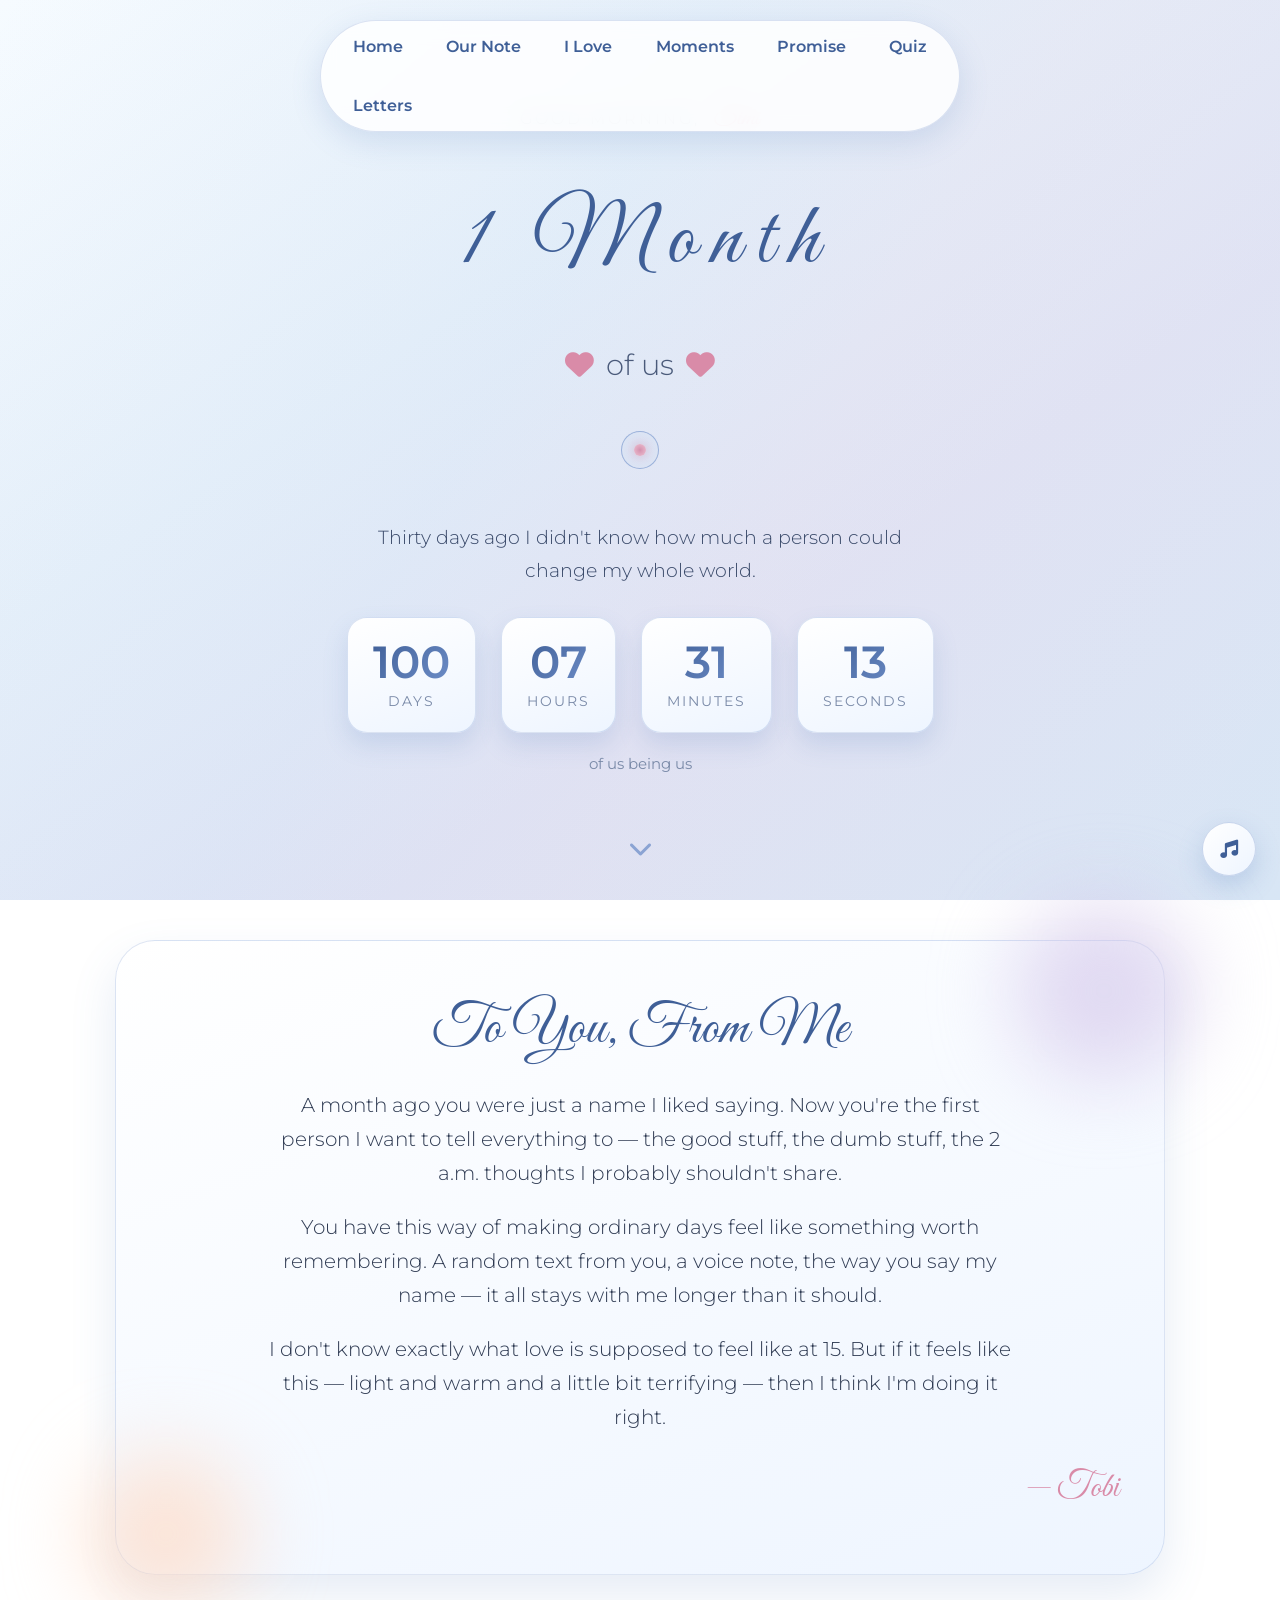
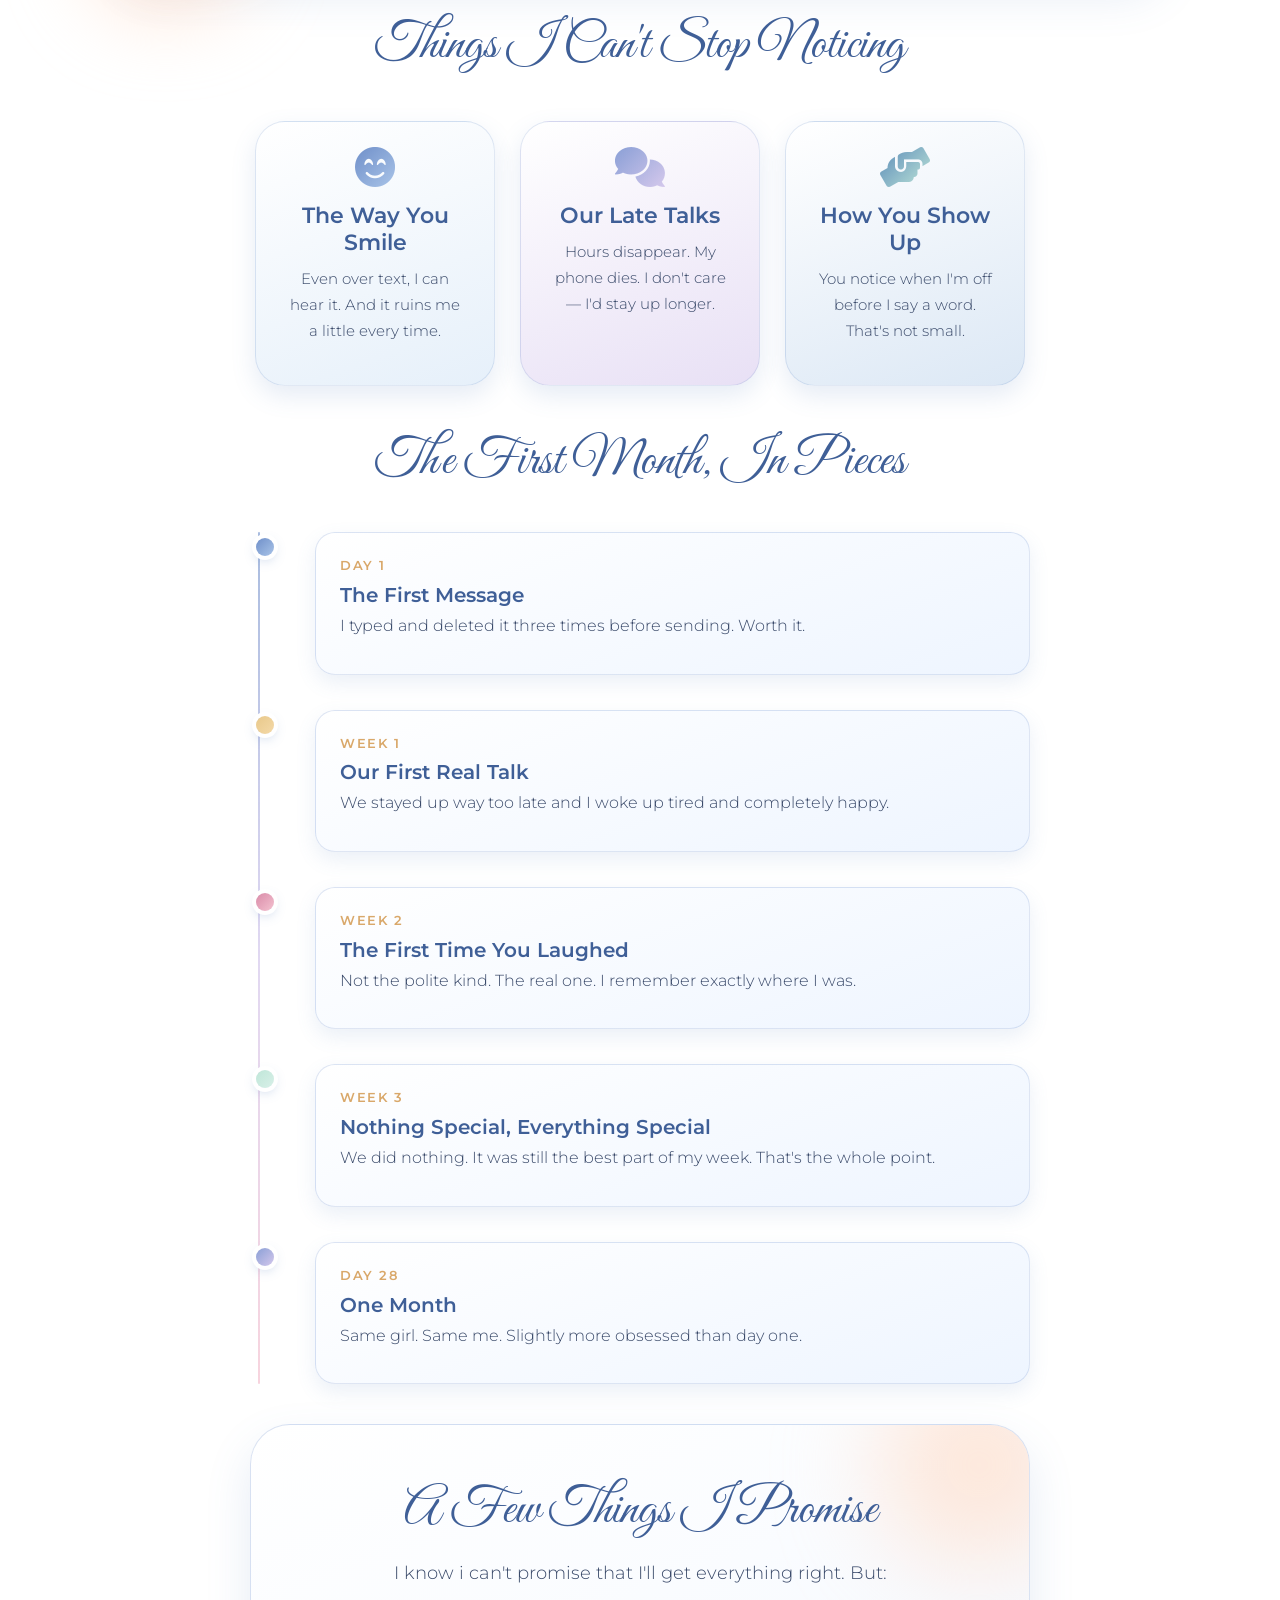
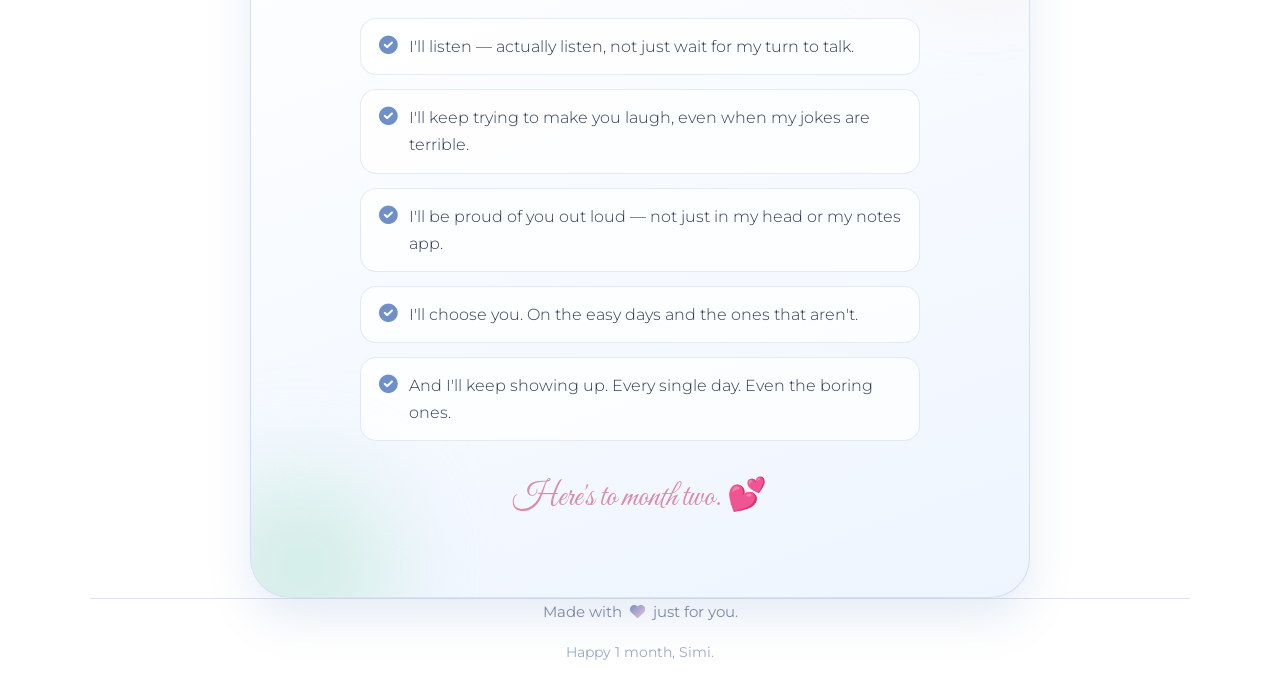
==== commit 6d930548: "Added letters" ====
--- a/index.html
+++ b/index.html
@@ -3,19 +3,43 @@
 <head>
   <meta charset="UTF-8">
   <meta name="viewport" content="width=device-width, initial-scale=1.0">
-  <title>1 Month with You ❤️</title>
+  <title>1 Month with You❤️</title>
+
+  <!-- Favicon — tiny heart -->
+  <link rel="icon" href="data:image/svg+xml,%3Csvg xmlns='http://www.w3.org/2000/svg' viewBox='0 0 100 100'%3E%3Ctext y='.9em' font-size='90'%3E%F0%9F%92%99%3C/text%3E%3C/svg%3E">
+
+  <!-- Bootstrap 5 -->
+  <link href="https://cdn.jsdelivr.net/npm/bootstrap@5.3.3/dist/css/bootstrap.min.css" rel="stylesheet">
+
+  <!-- Google Fonts -->
   <link rel="preconnect" href="https://fonts.googleapis.com">
   <link rel="preconnect" href="https://fonts.gstatic.com" crossorigin>
   <link href="https://fonts.googleapis.com/css2?family=Great+Vibes&family=Montserrat:wght@300;400;600&display=swap" rel="stylesheet">
+
+  <!-- Font Awesome -->
   <link rel="stylesheet" href="https://cdnjs.cloudflare.com/ajax/libs/font-awesome/6.0.0-beta3/css/all.min.css">
+
+  <!-- Main stylesheet -->
   <link rel="stylesheet" href="style.css">
-  <link href="https://fonts.googleapis.com/css2?family=Parisienne&display=swap" rel="stylesheet">
-  <link rel="shortcut icon" href="images.jpg" type="image/x-icon">
 </head>
 <body>
 
+  <!-- scroll progress bar -->
+  <div class="scroll-progress" id="scrollProgress"></div>
+
+  <!-- custom cursor -->
+  <div class="cursor-dot" id="cursorDot"></div>
+  <div class="cursor-ring" id="cursorRing"></div>
+
+  <!-- floating background hearts -->
   <div class="bg-hearts" id="bgHearts"></div>
 
+  <!-- music toggle -->
+  <button class="music-toggle" id="musicToggle" aria-label="Toggle music">
+    <i class="fas fa-music"></i>
+  </button>
+
+  <!-- Navbar -->
   <nav class="navbar">
     <a href="#home">Home</a>
     <a href="#note">Our Note</a>
@@ -23,23 +47,24 @@
     <a href="#timeline">Moments</a>
     <a href="#promise">Promise</a>
     <a href="quiz.html">Quiz</a>
+    <a href="letters.html">Letters</a>
   </nav>
 
   <!-- HERO -->
   <section id="home" class="hero">
     <div class="container hero-content">
-     <h1 class="hero-title">
-  <span class="title-word">
-    <span class="letter">1</span>
-  </span>
-  <span class="title-word">
-    <span class="letter">M</span>
-    <span class="letter">o</span>
-    <span class="letter">n</span>
-    <span class="letter">t</span>
-    <span class="letter">h</span>
-  </span>
-</h1>
+      <p class="greeting fade-up" id="greeting">Hello</p>
+
+      <h1 class="hero-title">
+        <span class="letter">1</span>
+        <span class="letter">&nbsp;</span>
+        <span class="letter">M</span>
+        <span class="letter">o</span>
+        <span class="letter">n</span>
+        <span class="letter">t</span>
+        <span class="letter">h</span>
+      </h1>
+
       <div class="subhead fade-up">
         <i class="fas fa-heart"></i> of us <i class="fas fa-heart"></i>
       </div>
@@ -47,7 +72,7 @@
         <i class="fas fa-heart"></i>
       </div>
       <p class="hero-text fade-up">
-        Thirty days ago I didn't know how much a person could change me.
+        Thirty days ago I didn't know how much a person could change my whole world.
       </p>
 
       <div class="countdown-container fade-up">
@@ -76,30 +101,18 @@
     </div>
   </section>
 
-  <!-- LOVE NOTE -->
+  <!-- Love note -->
   <section id="note" class="container">
     <div class="love-note reveal">
       <h2>To You, From Me</h2>
-      <p>
-       You're the first
-        person I want to tell everything to — the good stuff, the dumb stuff,
-        the 2 a.m. thoughts I probably shouldn't share.
-      </p>
-      <p>
-        You have this way of making ordinary days feel like something worth
-        remembering. A random text from you, a voice note, the way you say my
-        name — it all stays with me longer than it should.
-      </p>
-      <p>
-        I don't know exactly what love is supposed to feel like at 15. But if
-        it feels like this — light and warm and a little bit terrifying —
-        then I think I'm doing it right.
-      </p>
+      <p>A month ago you were just a name I liked saying. Now you're the first person I want to tell everything to — the good stuff, the dumb stuff, the 2 a.m. thoughts I probably shouldn't share.</p>
+      <p>You have this way of making ordinary days feel like something worth remembering. A random text from you, a voice note, the way you say my name — it all stays with me longer than it should.</p>
+      <p>I don't know exactly what love is supposed to feel like at 15. But if it feels like this — light and warm and a little bit terrifying — then I think I'm doing it right.</p>
       <div class="signature">— Tobi</div>
     </div>
   </section>
 
-  <!-- WHAT I ADORE -->
+  <!-- Things I love -->
   <section id="things" class="container">
     <h2 class="section-title reveal">Things I Can't Stop Noticing</h2>
     <div class="things-list">
@@ -121,7 +134,7 @@
     </div>
   </section>
 
-  <!-- TIMELINE -->
+  <!-- Timeline -->
   <section id="timeline" class="container">
     <h2 class="section-title reveal">The First Month, In Pieces</h2>
     <div class="timeline">
@@ -138,7 +151,7 @@
         <div class="timeline-content">
           <span class="timeline-date">Week 1</span>
           <h3>Our First Real Talk</h3>
-          <p> I woke up tired and completely happy.</p>
+          <p>We stayed up way too late and I woke up tired and completely happy.</p>
         </div>
       </div>
       <div class="timeline-item reveal">
@@ -168,45 +181,45 @@
     </div>
   </section>
 
-  <!-- PROMISE -->
+  <!-- Promise -->
   <section id="promise" class="container">
     <div class="promise-card reveal">
       <h2 class="section-title">A Few Things I Promise</h2>
-      <p class="promise-lead">
-        I'm 15, so I can't promise I'll get everything right. But I can promise this:
-      </p>
+      <p class="promise-lead">I know i can't promise that I'll get everything right. But:</p>
       <ul class="promise-list">
-        <li class="reveal">
-          <i class="fas fa-check-circle"></i>
-          <span>I'll listen — actually listen, not just wait for my turn to talk.</span>
-        </li>
-        <li class="reveal">
-          <i class="fas fa-check-circle"></i>
-          <span>I'll keep trying to make you laugh, even when my jokes are terrible.</span>
-        </li>
-        <li class="reveal">
-          <i class="fas fa-check-circle"></i>
-          <span>I'll be proud of you out loud — not just in my head or my notes app.</span>
-        </li>
-        <li class="reveal">
-          <i class="fas fa-check-circle"></i>
-          <span>I'll choose you. On the easy days and the ones that aren't.</span>
-        </li>
-        <li class="reveal">
-          <i class="fas fa-check-circle"></i>
-          <span>And I'll keep showing up. Every single day. Even the boring ones.</span>
-        </li>
+        <li class="reveal"><i class="fas fa-check-circle"></i><span>I'll listen — actually listen, not just wait for my turn to talk.</span></li>
+        <li class="reveal"><i class="fas fa-check-circle"></i><span>I'll keep trying to make you laugh, even when my jokes are terrible.</span></li>
+        <li class="reveal"><i class="fas fa-check-circle"></i><span>I'll be proud of you out loud — not just in my head or my notes app.</span></li>
+        <li class="reveal"><i class="fas fa-check-circle"></i><span>I'll choose you. On the easy days and the ones that aren't.</span></li>
+        <li class="reveal"><i class="fas fa-check-circle"></i><span>And I'll keep showing up. Every single day. Even the boring ones.</span></li>
       </ul>
       <p class="promise-sign">Here's to month two. 💕</p>
     </div>
   </section>
 
-  <!-- FOOTER -->
+  <!-- Footer -->
   <footer class="container">
     <p>Made with <i class="fas fa-heart footer-heart"></i> just for you.</p>
     <p class="footer-sub">Happy 1 month, Simi.</p>
   </footer>
 
+  <!-- Secret modal -->
+  <div class="secret-modal" id="secretModal" aria-hidden="true">
+    <div class="secret-card">
+      <button class="secret-close" id="secretClose" aria-label="Close">×</button>
+      <div class="secret-icon"><i class="fas fa-star"></i></div>
+      <h2 class="secret-title">You found it 💙</h2>
+      <p class="secret-text" id="secretText">
+        Not everyone looks for the little things. But you always do — that's one of the reasons I like you.
+      </p>
+      <p class="secret-sign">— Tobi</p>
+    </div>
+  </div>
+
+  <!-- Bootstrap JS -->
+  <script src="https://cdn.jsdelivr.net/npm/bootstrap@5.3.3/dist/js/bootstrap.bundle.min.js"></script>
+  <!-- Main script -->
   <script src="script.js"></script>
+
 </body>
 </html>
--- a/style.css
+++ b/style.css
@@ -1,15 +1,10 @@
 /* ============================================================
    COLOR PALETTE (romantic blue + soft accents)
    ------------------------------------------------------------
-   Mist:       #e6f0fa   Periwinkle: #a9c4e8
-   Cornflower: #6f8fc9   Ocean:      #3f5f97
-   Sky:        #c8e0f5   Cream:      #f6fbff
-   Ink:        #2e3a52
-
-   Accents:
-   Blush:      #f4c2d0   Rose:       #d98ba8
-   Gold:       #e8c88a   Lavender:   #d4c8ec
-   Peach:      #ffd9c2   Mint:       #bfe6d8
+   Mist #e6f0fa  Periwinkle #a9c4e8  Cornflower #6f8fc9
+   Ocean #3f5f97  Sky #c8e0f5  Cream #f6fbff  Ink #2e3a52
+   Blush #f4c2d0  Rose #d98ba8  Gold #e8c88a
+   Lavender #d4c8ec  Peach #ffd9c2  Mint #bfe6d8
    ============================================================ */
 
 /* ----- reset & base ----- */
@@ -21,17 +16,16 @@
   color: #2e3a52;
   line-height: 1.7;
   overflow-x: hidden;
-  background: linear-gradient(
-    180deg,
-    #f6fbff 0%,
-    #e6f0fa 30%,
-    #e0e4f5 60%,
-    #d8e6f5 100%
-  );
+  cursor: none;
+  background: linear-gradient(180deg, #f6fbff 0%, #e6f0fa 30%, #e0e4f5 60%, #d8e6f5 100%);
   background-attachment: fixed;
 }
 
-/* ----- floating background hearts (BLUSH) ----- */
+a, button, label, input[type="radio"], .thing-item, .timeline-content, .promise-list li {
+  cursor: none;
+}
+
+/* ----- floating hearts ----- */
 .bg-hearts { position: fixed; inset: 0; pointer-events: none; z-index: 0; overflow: hidden; }
 .bg-hearts i { position: absolute; animation: floatHeart 12s infinite ease-in-out; }
 @keyframes floatHeart {
@@ -39,7 +33,7 @@
   50%      { transform: translateY(-30px) rotate(10deg); }
 }
 
-/* ----- container & sections ----- */
+/* ----- layout ----- */
 .container { max-width: 1100px; margin: 0 auto; padding: 0 25px; position: relative; z-index: 2; }
 section { padding: 80px 0; position: relative; }
 
@@ -71,7 +65,6 @@
   from { transform: translate(-50%, -100px); opacity: 0; }
   to   { transform: translate(-50%, 0); opacity: 1; }
 }
-
 .navbar a {
   text-decoration: none;
   color: #3f5f97;
@@ -80,8 +73,6 @@
   transition: color 0.3s;
   position: relative;
 }
-
-/* navbar underline shifts blue → ROSE on hover */
 .navbar a::after {
   content: '';
   position: absolute;
@@ -93,7 +84,7 @@
 .navbar a:hover { color: #d98ba8; }
 .navbar a:hover::after { width: 100%; }
 
-/* ----- HERO ----- */
+/* ----- hero ----- */
 .hero {
   min-height: 100vh;
   display: flex;
@@ -101,16 +92,9 @@
   justify-content: center;
   text-align: center;
   padding-top: 70px;
-  background: linear-gradient(
-    145deg,
-    #f6fbff 0%,
-    #e6f0fa 35%,
-    #dfe4f5 65%,
-    #d8e6f5 100%
-  );
-}
-
-/* ----- HERO TITLE ----- */
+  background: linear-gradient(145deg, #f6fbff 0%, #e6f0fa 35%, #dfe4f5 65%, #d8e6f5 100%);
+}
+
 .hero-content h1 {
   font-family: 'Great Vibes', cursive;
   font-size: 5.5rem;
@@ -118,12 +102,8 @@
   margin-bottom: 15px;
   line-height: 1.4;
   padding: 0.25em 0.2em;
-  text-align: center;
   white-space: nowrap;
 }
-
-.title-word { display: inline-block; }
-.title-word + .title-word { margin-left: 0.35em; }
 
 .letter {
   display: inline-block;
@@ -131,16 +111,15 @@
   transform: translateY(30px);
   animation: letterIn 0.6s ease-out forwards;
 }
-.letter:nth-child(1) { animation-delay: 0.1s; }
+.letter:nth-child(1) { animation-delay: 0.10s; }
 .letter:nth-child(2) { animation-delay: 0.15s; }
-.letter:nth-child(3) { animation-delay: 0.2s; }
+.letter:nth-child(3) { animation-delay: 0.20s; }
 .letter:nth-child(4) { animation-delay: 0.25s; }
-.letter:nth-child(5) { animation-delay: 0.3s; }
+.letter:nth-child(5) { animation-delay: 0.30s; }
 .letter:nth-child(6) { animation-delay: 0.35s; }
-.letter:nth-child(7) { animation-delay: 0.4s; }
+.letter:nth-child(7) { animation-delay: 0.40s; }
 @keyframes letterIn { to { opacity: 1; transform: translateY(0); } }
 
-/* staggered fade-up */
 .fade-up { opacity: 0; animation: fadeUp 0.9s ease-out forwards; }
 .fade-up:nth-of-type(1) { animation-delay: 0.7s; }
 .fade-up:nth-of-type(2) { animation-delay: 0.9s; }
@@ -158,19 +137,13 @@
   color: #4a5a7a;
   margin-bottom: 25px;
 }
-
-/* subhead hearts — BLUSH with a ROSE hover */
 .subhead i {
   color: #d98ba8;
   margin: 0 5px;
   transition: transform 0.3s ease, color 0.3s ease;
 }
-.subhead i:hover {
-  color: #f4c2d0;
-  transform: scale(1.2);
-}
-
-/* hero heart — BLUE → BLUSH gradient (subtle warmth) */
+.subhead i:hover { color: #f4c2d0; transform: scale(1.2); }
+
 .heart-icon {
   font-size: 3rem;
   background: linear-gradient(135deg, #6f8fc9 0%, #a9c4e8 60%, #f4c2d0 100%);
@@ -203,7 +176,6 @@
   margin-top: 30px;
   flex-wrap: wrap;
 }
-
 .countdown-box {
   background: linear-gradient(160deg, #ffffff 0%, #eef5ff 100%);
   padding: 18px 25px;
@@ -213,8 +185,6 @@
   border: 1px solid rgba(111, 143, 201, 0.25);
   transition: transform 0.3s ease, box-shadow 0.3s ease, border-color 0.3s ease;
 }
-
-/* each countdown box gets a subtle GOLD or ROSE glow on hover */
 .countdown-box:hover {
   transform: translateY(-5px);
   box-shadow: 0 18px 30px rgba(90, 130, 190, 0.28);
@@ -233,8 +203,6 @@
   -webkit-text-fill-color: transparent;
   line-height: 1.2;
 }
-
-/* seconds pulse — GOLD flash */
 .number.pulse { animation: numberPulse 0.4s ease; }
 @keyframes numberPulse {
   0%   { transform: scale(1); }
@@ -248,7 +216,6 @@
   letter-spacing: 2px;
   color: #7a8aa8;
 }
-
 .countdown-caption {
   margin-top: 18px;
   font-size: 0.95rem;
@@ -294,8 +261,6 @@
   margin: 40px 0;
   position: relative;
 }
-
-/* love note blobs — LAVENDER and PEACH (kept) */
 .love-note::before,
 .love-note::after {
   content: '';
@@ -324,7 +289,6 @@
   margin-bottom: 25px;
   text-align: center;
 }
-
 .love-note p {
   font-size: 1.25rem;
   margin-bottom: 20px;
@@ -335,8 +299,6 @@
   margin-left: auto;
   margin-right: auto;
 }
-
-/* signature — ROSE accent (a personal little flourish) */
 .signature {
   text-align: right;
   font-family: 'Great Vibes', cursive;
@@ -353,7 +315,6 @@
   gap: 25px;
   margin: 45px 0;
 }
-
 .thing-item {
   background: #ffffff;
   border-radius: 30px;
@@ -366,18 +327,14 @@
   position: relative;
   overflow: hidden;
 }
-
-/* each card a soft blue-family tint */
 .thing-item:nth-child(1) { background: linear-gradient(160deg, #ffffff 0%, #e6f0fa 100%); }
-.thing-item:nth-child(2) { background: linear-gradient(160deg, #ffffff 0%, #e8e0f5 100%); }   /* slight dusk */
+.thing-item:nth-child(2) { background: linear-gradient(160deg, #ffffff 0%, #e8e0f5 100%); }
 .thing-item:nth-child(3) { background: linear-gradient(160deg, #ffffff 0%, #dce8f5 100%); }
-.thing-item:nth-child(4) { background: linear-gradient(160deg, #ffffff 0%, #e0f0ea 100%); }   /* slight mint */
-
+.thing-item:nth-child(4) { background: linear-gradient(160deg, #ffffff 0%, #e0f0ea 100%); }
 .thing-item:hover {
   transform: translateY(-8px) rotate(-1deg);
   box-shadow: 0 18px 35px rgba(90, 130, 190, 0.28);
 }
-
 .thing-item i {
   font-size: 2.5rem;
   margin-bottom: 15px;
@@ -387,56 +344,34 @@
   background-clip: text;
   -webkit-text-fill-color: transparent;
 }
-
-/* icon gradients — each has a tiny accent color at the end */
-.thing-item:nth-child(1) i { background-image: linear-gradient(135deg, #6f8fc9, #a9c4e8); }         /* blue → periwinkle */
-.thing-item:nth-child(2) i { background-image: linear-gradient(135deg, #8a9fd6, #d4c8ec); }         /* blue → lavender */
-.thing-item:nth-child(3) i { background-image: linear-gradient(135deg, #5a8ab8, #bfe6d8); }         /* blue → mint */
-.thing-item:nth-child(4) i { background-image: linear-gradient(135deg, #7a9ed6, #f4c2d0); }         /* blue → blush */
-
+.thing-item:nth-child(1) i { background-image: linear-gradient(135deg, #6f8fc9, #a9c4e8); }
+.thing-item:nth-child(2) i { background-image: linear-gradient(135deg, #8a9fd6, #d4c8ec); }
+.thing-item:nth-child(3) i { background-image: linear-gradient(135deg, #5a8ab8, #bfe6d8); }
+.thing-item:nth-child(4) i { background-image: linear-gradient(135deg, #7a9ed6, #f4c2d0); }
 .thing-item:hover i { transform: scale(1.2) rotate(8deg); }
-
-.thing-item h3 {
-  font-size: 1.4rem;
-  color: #3f5f97;
-  margin-bottom: 10px;
-  font-weight: 600;
-}
-
-.thing-item p {
-  font-size: 0.95rem;
-  color: #3a4a6a;
-  font-weight: 300;
-}
-
-/* ============================================================
-   TIMELINE — dots alternate between GOLD, BLUSH, MINT, ROSE
-   ============================================================ */
+.thing-item h3 { font-size: 1.4rem; color: #3f5f97; margin-bottom: 10px; font-weight: 600; }
+.thing-item p { font-size: 0.95rem; color: #3a4a6a; font-weight: 300; }
+
+/* ----- timeline ----- */
 .timeline {
   position: relative;
   max-width: 780px;
   margin: 40px auto 0;
   padding-left: 30px;
 }
-
-/* timeline line blends blue → lavender → blush */
 .timeline::before {
   content: '';
   position: absolute;
   left: 8px; top: 0; bottom: 0;
   width: 2px;
-  background: linear-gradient(
-    180deg,
+  background: linear-gradient(180deg,
     rgba(111, 143, 201, 0.6) 0%,
     rgba(212, 200, 236, 0.7) 50%,
-    rgba(244, 194, 208, 0.7) 100%
-  );
+    rgba(244, 194, 208, 0.7) 100%);
   border-radius: 2px;
 }
-
 .timeline-item { position: relative; padding: 0 0 35px 35px; }
 .timeline-item:last-child { padding-bottom: 0; }
-
 .timeline-dot {
   position: absolute;
   left: -24px; top: 6px;
@@ -446,19 +381,15 @@
   box-shadow: 0 0 0 4px #fff, 0 4px 12px rgba(90, 130, 190, 0.35);
   animation: dotPulse 2.5s ease-in-out infinite;
 }
-
-/* each dot gets a different accent color */
 .timeline-item:nth-child(1) .timeline-dot { background: linear-gradient(135deg, #6f8fc9, #a9c4e8); }
-.timeline-item:nth-child(2) .timeline-dot { background: linear-gradient(135deg, #e8c88a, #f4d9a8); }   /* gold */
-.timeline-item:nth-child(3) .timeline-dot { background: linear-gradient(135deg, #d98ba8, #f4c2d0); }   /* rose → blush */
-.timeline-item:nth-child(4) .timeline-dot { background: linear-gradient(135deg, #bfe6d8, #d8f0e8); }   /* mint */
-.timeline-item:nth-child(5) .timeline-dot { background: linear-gradient(135deg, #8a9fd6, #d4c8ec); }   /* blue → lavender */
-
+.timeline-item:nth-child(2) .timeline-dot { background: linear-gradient(135deg, #e8c88a, #f4d9a8); }
+.timeline-item:nth-child(3) .timeline-dot { background: linear-gradient(135deg, #d98ba8, #f4c2d0); }
+.timeline-item:nth-child(4) .timeline-dot { background: linear-gradient(135deg, #bfe6d8, #d8f0e8); }
+.timeline-item:nth-child(5) .timeline-dot { background: linear-gradient(135deg, #8a9fd6, #d4c8ec); }
 @keyframes dotPulse {
   0%, 100% { transform: scale(1); }
   50%      { transform: scale(1.15); }
 }
-
 .timeline-content {
   background: linear-gradient(160deg, #ffffff 0%, #eef5ff 100%);
   padding: 18px 24px;
@@ -467,14 +398,11 @@
   box-shadow: 0 8px 20px rgba(90, 130, 190, 0.12);
   transition: transform 0.3s ease, box-shadow 0.3s ease, border-color 0.3s ease;
 }
-
 .timeline-content:hover {
   transform: translateX(6px);
   box-shadow: 0 14px 28px rgba(90, 130, 190, 0.22);
-  border-color: rgba(244, 194, 208, 0.6);   /* blush on hover */
-}
-
-/* timeline date — GOLD accent */
+  border-color: rgba(244, 194, 208, 0.6);
+}
 .timeline-date {
   display: inline-block;
   font-size: 0.8rem;
@@ -484,23 +412,10 @@
   color: #d9a86a;
   margin-bottom: 6px;
 }
-
-.timeline-content h3 {
-  font-size: 1.25rem;
-  color: #3f5f97;
-  margin-bottom: 6px;
-  font-weight: 600;
-}
-
-.timeline-content p {
-  font-size: 0.98rem;
-  color: #3a4a6a;
-  font-weight: 300;
-}
-
-/* ============================================================
-   PROMISE CARD
-   ============================================================ */
+.timeline-content h3 { font-size: 1.25rem; color: #3f5f97; margin-bottom: 6px; font-weight: 600; }
+.timeline-content p { font-size: 0.98rem; color: #3a4a6a; font-weight: 300; }
+
+/* ----- promise card ----- */
 .promise-card {
   background: linear-gradient(160deg, #ffffff 0%, #eef5ff 100%);
   border-radius: 40px;
@@ -512,8 +427,6 @@
   position: relative;
   overflow: hidden;
 }
-
-/* blobs — PEACH + MINT kept */
 .promise-card::before,
 .promise-card::after {
   content: '';
@@ -533,7 +446,6 @@
   bottom: -60px; left: -40px;
 }
 .promise-card > * { position: relative; z-index: 1; }
-
 .promise-lead {
   text-align: center;
   font-size: 1.15rem;
@@ -541,7 +453,6 @@
   margin: 10px 0 30px;
   font-weight: 300;
 }
-
 .promise-list {
   list-style: none;
   padding: 0;
@@ -551,7 +462,6 @@
   flex-direction: column;
   gap: 14px;
 }
-
 .promise-list li {
   display: flex;
   align-items: flex-start;
@@ -562,37 +472,22 @@
   border: 1px solid rgba(111, 143, 201, 0.18);
   transition: transform 0.3s ease, box-shadow 0.3s ease, border-color 0.3s ease;
 }
-
-/* each promise hovers into a different accent border */
-.promise-list li:nth-child(1):hover { border-color: #f4c2d0; }   /* blush */
-.promise-list li:nth-child(2):hover { border-color: #e8c88a; }   /* gold */
-.promise-list li:nth-child(3):hover { border-color: #bfe6d8; }   /* mint */
-.promise-list li:nth-child(4):hover { border-color: #d4c8ec; }   /* lavender */
-.promise-list li:nth-child(5):hover { border-color: #a9c4e8; }   /* periwinkle */
-
+.promise-list li:nth-child(1):hover { border-color: #f4c2d0; }
+.promise-list li:nth-child(2):hover { border-color: #e8c88a; }
+.promise-list li:nth-child(3):hover { border-color: #bfe6d8; }
+.promise-list li:nth-child(4):hover { border-color: #d4c8ec; }
+.promise-list li:nth-child(5):hover { border-color: #a9c4e8; }
 .promise-list li:hover {
   transform: translateX(6px);
   box-shadow: 0 8px 18px rgba(90, 130, 190, 0.15);
 }
-
-.promise-list li i {
-  color: #6f8fc9;
-  font-size: 1.15rem;
-  margin-top: 3px;
-  flex-shrink: 0;
-}
-
-.promise-list li span {
-  color: #2e3a52;
-  font-size: 1rem;
-  font-weight: 300;
-}
-
+.promise-list li i { color: #6f8fc9; font-size: 1.15rem; margin-top: 3px; flex-shrink: 0; }
+.promise-list li span { color: #2e3a52; font-size: 1rem; font-weight: 300; }
 .promise-sign {
   text-align: center;
   font-family: 'Great Vibes', cursive;
   font-size: 2rem;
-  color: #d98ba8;   /* ROSE — soft personal finish */
+  color: #d98ba8;
   margin-top: 10px;
 }
 
@@ -604,10 +499,7 @@
   font-size: 0.95rem;
   border-top: 1px solid rgba(111, 143, 201, 0.25);
 }
-
 footer i { color: #6f8fc9; margin: 0 4px; }
-
-/* footer heart — BLUE → BLUSH gradient */
 .footer-heart {
   display: inline-block;
   animation: heartbeat 1.6s infinite;
@@ -616,11 +508,222 @@
   background-clip: text;
   -webkit-text-fill-color: transparent;
 }
-
-.footer-sub {
-  margin-top: 8px;
-  font-size: 0.85rem;
-  color: #98a8c4;
+.footer-sub { margin-top: 8px; font-size: 0.85rem; color: #98a8c4; }
+
+/* ============================================================
+   POLISH FEATURES
+   ============================================================ */
+
+/* ----- custom cursor ----- */
+.cursor-dot, .cursor-ring {
+  position: fixed;
+  top: 0; left: 0;
+  pointer-events: none;
+  border-radius: 50%;
+  z-index: 9999;
+  transform: translate(-50%, -50%);
+  will-change: transform;
+}
+.cursor-dot {
+  width: 12px; height: 12px;
+  background: radial-gradient(circle, #d98ba8 0%, #f4c2d0 100%);
+  box-shadow: 0 0 12px rgba(217, 139, 168, 0.7);
+  transition: width 0.2s ease, height 0.2s ease, background 0.2s ease;
+}
+.cursor-ring {
+  width: 38px; height: 38px;
+  border: 1.5px solid rgba(111, 143, 201, 0.6);
+  background: rgba(169, 196, 232, 0.08);
+  transition: width 0.25s ease, height 0.25s ease, border-color 0.25s ease, background 0.25s ease;
+}
+body.cursor-hover .cursor-dot {
+  width: 10px; height: 10px;
+  background: radial-gradient(circle, #a9c4e8 0%, #d98ba8 100%);
+}
+body.cursor-hover .cursor-ring {
+  width: 60px; height: 60px;
+  border-color: rgba(217, 139, 168, 0.8);
+  background: rgba(244, 194, 208, 0.15);
+}
+@media (hover: none) {
+  body, a, button, label { cursor: auto; }
+  .cursor-dot, .cursor-ring { display: none; }
+}
+
+/* ----- scroll progress ----- */
+.scroll-progress {
+  position: fixed;
+  top: 0; left: 0;
+  height: 3px;
+  width: 0%;
+  background: linear-gradient(90deg, #6f8fc9, #a9c4e8 40%, #d98ba8 80%, #f4c2d0 100%);
+  z-index: 10000;
+  box-shadow: 0 0 12px rgba(217, 139, 168, 0.5);
+  transition: width 0.15s ease-out;
+}
+
+/* ----- greeting ----- */
+.greeting {
+  font-size: 1rem;
+  font-weight: 300;
+  letter-spacing: 3px;
+  text-transform: uppercase;
+  color: #7a8aa8;
+  margin-bottom: 18px;
+}
+.greeting span {
+  font-family: 'Great Vibes', cursive;
+  font-size: 1.6rem;
+  text-transform: none;
+  letter-spacing: 0;
+  color: #d98ba8;
+  margin-left: 6px;
+}
+
+/* ----- music toggle ----- */
+.music-toggle {
+  position: fixed;
+  bottom: 24px; right: 24px;
+  width: 54px; height: 54px;
+  border-radius: 50%;
+  border: 1px solid rgba(111, 143, 201, 0.35);
+  background: linear-gradient(135deg, #ffffff 0%, #eef5ff 100%);
+  color: #3f5f97;
+  font-size: 1.15rem;
+  display: flex;
+  align-items: center;
+  justify-content: center;
+  z-index: 900;
+  box-shadow: 0 10px 24px rgba(90, 130, 190, 0.25);
+  transition: transform 0.3s ease, box-shadow 0.3s ease, color 0.3s ease, background 0.3s ease;
+}
+.music-toggle:hover {
+  transform: translateY(-3px) scale(1.06);
+  box-shadow: 0 16px 30px rgba(90, 130, 190, 0.35);
+  color: #d98ba8;
+}
+.music-toggle.playing {
+  background: linear-gradient(135deg, #6f8fc9 0%, #a9c4e8 60%, #d98ba8 100%);
+  color: #ffffff;
+  animation: musicPulse 1.6s infinite;
+}
+@keyframes musicPulse {
+  0%, 100% { box-shadow: 0 10px 24px rgba(90, 130, 190, 0.35); }
+  50%      { box-shadow: 0 10px 30px rgba(217, 139, 168, 0.6); }
+}
+
+/* ----- section sweep ----- */
+.section-sweep { position: relative; }
+.section-sweep::before {
+  content: '';
+  position: absolute;
+  inset: 0;
+  background: linear-gradient(120deg,
+    transparent 0%,
+    rgba(169, 196, 232, 0.08) 40%,
+    rgba(244, 194, 208, 0.08) 60%,
+    transparent 100%);
+  opacity: 0;
+  transform: translateX(-40px);
+  transition: opacity 1s ease, transform 1.2s ease;
+  pointer-events: none;
+  z-index: 0;
+}
+.section-sweep.swept::before { opacity: 1; transform: translateX(0); }
+
+/* ----- secret modal ----- */
+.secret-modal {
+  position: fixed;
+  inset: 0;
+  background: rgba(46, 58, 82, 0.6);
+  backdrop-filter: blur(8px);
+  display: flex;
+  align-items: center;
+  justify-content: center;
+  z-index: 9998;
+  opacity: 0;
+  pointer-events: none;
+  transition: opacity 0.4s ease;
+  padding: 20px;
+}
+.secret-modal.active { opacity: 1; pointer-events: auto; }
+.secret-card {
+  background: linear-gradient(160deg, #ffffff 0%, #eef5ff 100%);
+  border-radius: 32px;
+  padding: 50px 40px;
+  max-width: 460px;
+  width: 100%;
+  text-align: center;
+  position: relative;
+  box-shadow: 0 30px 60px rgba(60, 90, 140, 0.4);
+  border: 1px solid rgba(111, 143, 201, 0.3);
+  transform: scale(0.85) translateY(20px);
+  opacity: 0;
+  transition: transform 0.5s cubic-bezier(0.34, 1.56, 0.64, 1), opacity 0.4s ease;
+  overflow: hidden;
+}
+.secret-modal.active .secret-card { transform: scale(1) translateY(0); opacity: 1; }
+.secret-card::before,
+.secret-card::after {
+  content: '';
+  position: absolute;
+  border-radius: 50%;
+  filter: blur(50px);
+  pointer-events: none;
+}
+.secret-card::before {
+  width: 180px; height: 180px;
+  background: rgba(255, 217, 194, 0.5);
+  top: -60px; right: -60px;
+}
+.secret-card::after {
+  width: 160px; height: 160px;
+  background: rgba(212, 200, 236, 0.55);
+  bottom: -60px; left: -50px;
+}
+.secret-card > * { position: relative; z-index: 1; }
+.secret-close {
+  position: absolute;
+  top: 14px; right: 18px;
+  background: none;
+  border: none;
+  font-size: 1.8rem;
+  color: #7a8aa8;
+  line-height: 1;
+  transition: color 0.3s ease, transform 0.3s ease;
+  z-index: 2;
+}
+.secret-close:hover { color: #d98ba8; transform: rotate(90deg); }
+.secret-icon {
+  font-size: 2.6rem;
+  margin-bottom: 14px;
+  background: linear-gradient(135deg, #e8c88a 0%, #d98ba8 100%);
+  -webkit-background-clip: text;
+  background-clip: text;
+  -webkit-text-fill-color: transparent;
+  animation: starSpin 4s ease-in-out infinite;
+}
+@keyframes starSpin {
+  0%, 100% { transform: rotate(0deg) scale(1); }
+  50%      { transform: rotate(15deg) scale(1.1); }
+}
+.secret-title {
+  font-family: 'Great Vibes', cursive;
+  font-size: 2.4rem;
+  color: #3f5f97;
+  margin-bottom: 16px;
+}
+.secret-text {
+  font-size: 1.05rem;
+  font-weight: 300;
+  color: #2e3a52;
+  line-height: 1.8;
+  margin-bottom: 22px;
+}
+.secret-sign {
+  font-family: 'Great Vibes', cursive;
+  font-size: 1.6rem;
+  color: #d98ba8;
 }
 
 /* ----- responsive ----- */
@@ -646,6 +749,11 @@
   .promise-card { padding: 35px 20px; }
   .promise-list li { padding: 12px 14px; font-size: 0.95rem; }
   .promise-sign { font-size: 1.6rem; }
+  .greeting { font-size: 0.85rem; letter-spacing: 2px; }
+  .greeting span { font-size: 1.3rem; }
+  .music-toggle { width: 48px; height: 48px; font-size: 1rem; bottom: 18px; right: 18px; }
+  .secret-card { padding: 40px 26px; }
+  .secret-title { font-size: 2rem; }
 }
 
 @media (max-width: 450px) {
@@ -654,11 +762,11 @@
   .hero-content h1 { font-size: 3rem; }
 }
 
-/* ----- reduced motion ----- */
 @media (prefers-reduced-motion: reduce) {
   *, *::before, *::after {
     animation-duration: 0.01ms !important;
     animation-iteration-count: 1 !important;
     transition-duration: 0.01ms !important;
   }
+  .section-sweep::before { transition: none; }
 }
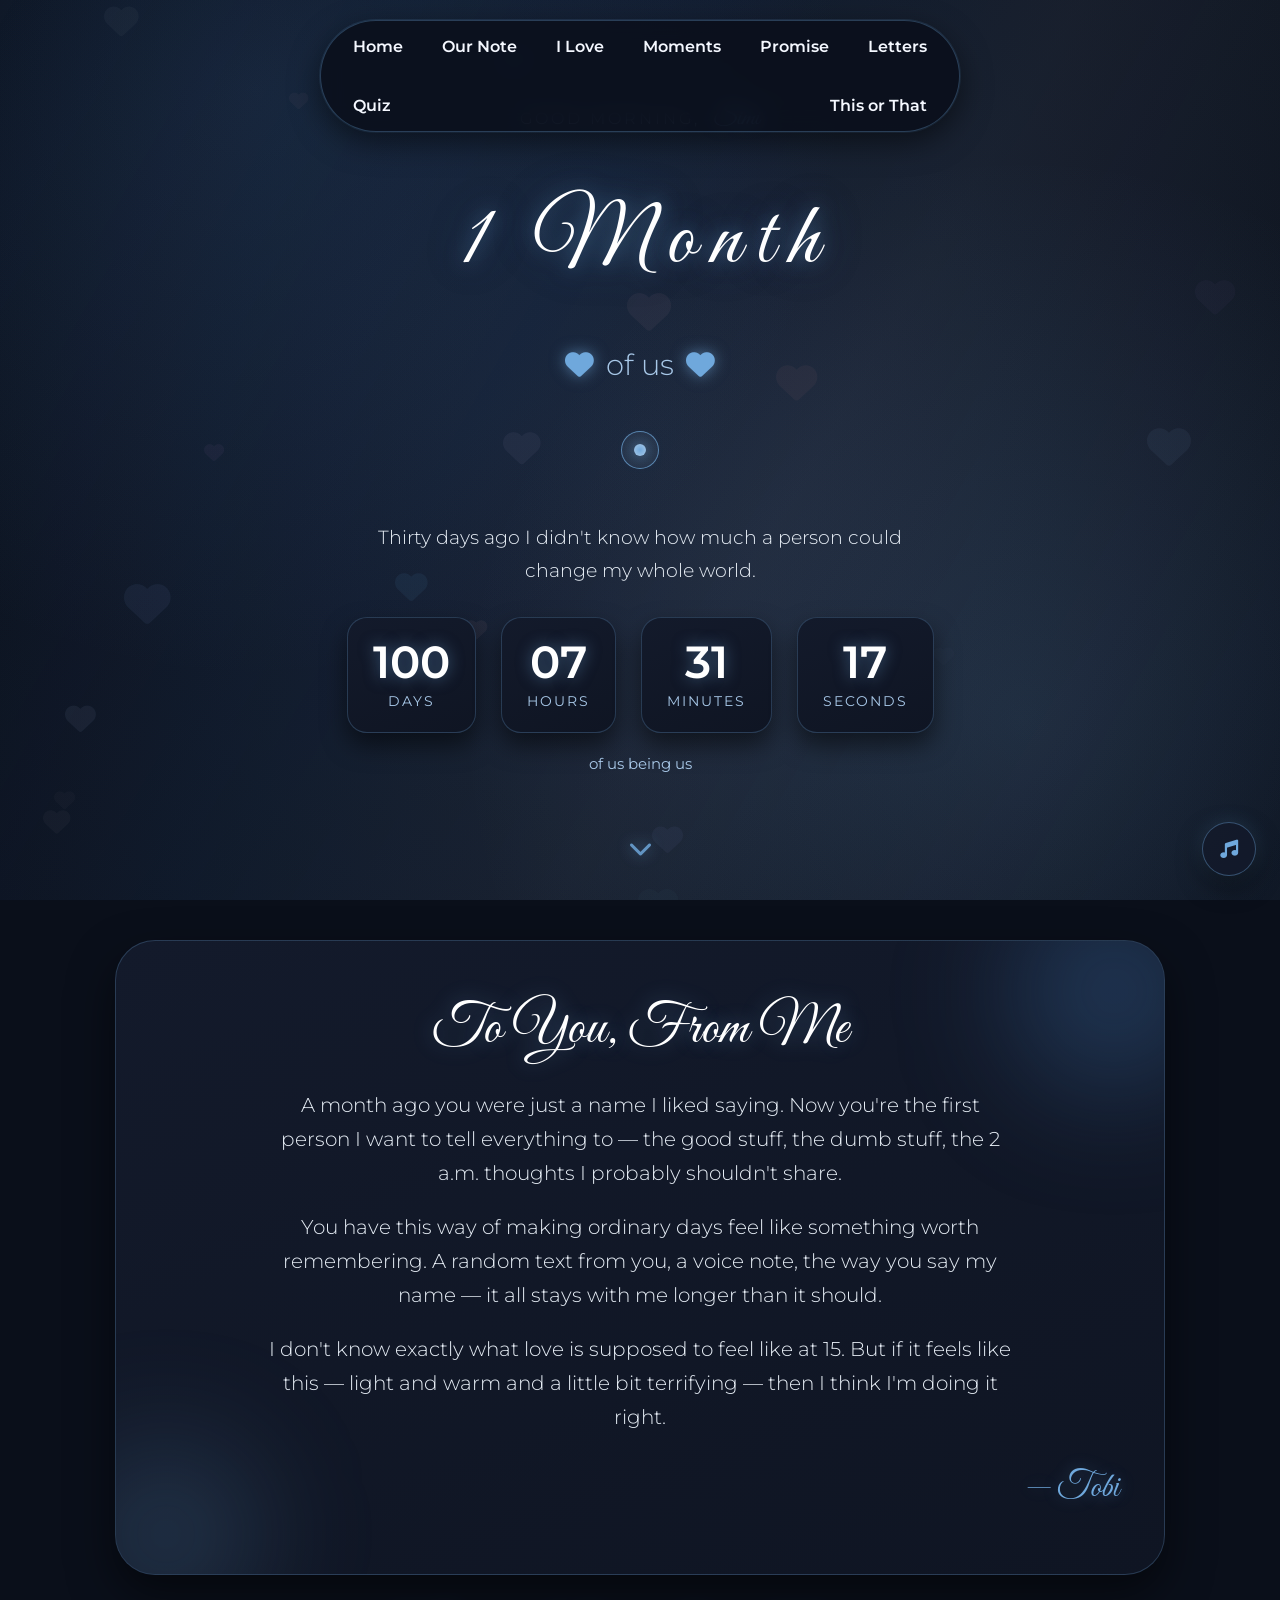
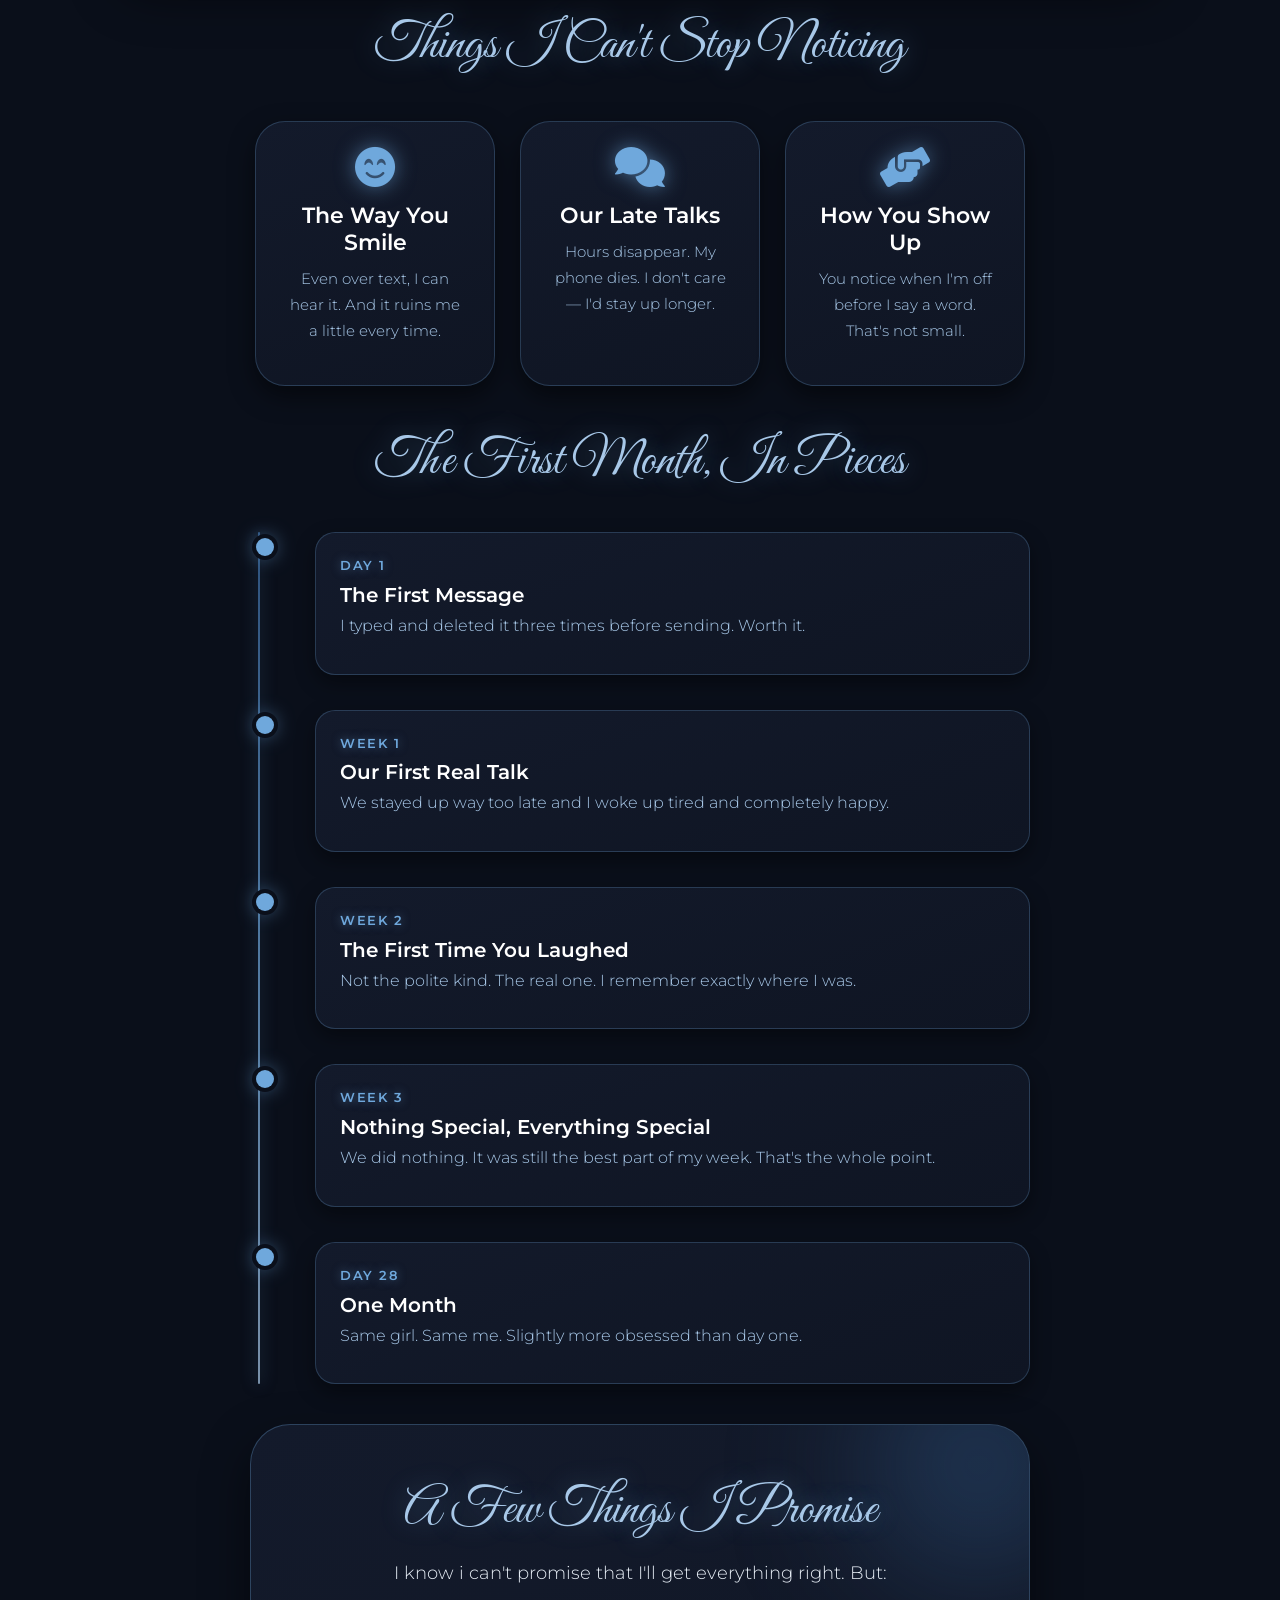
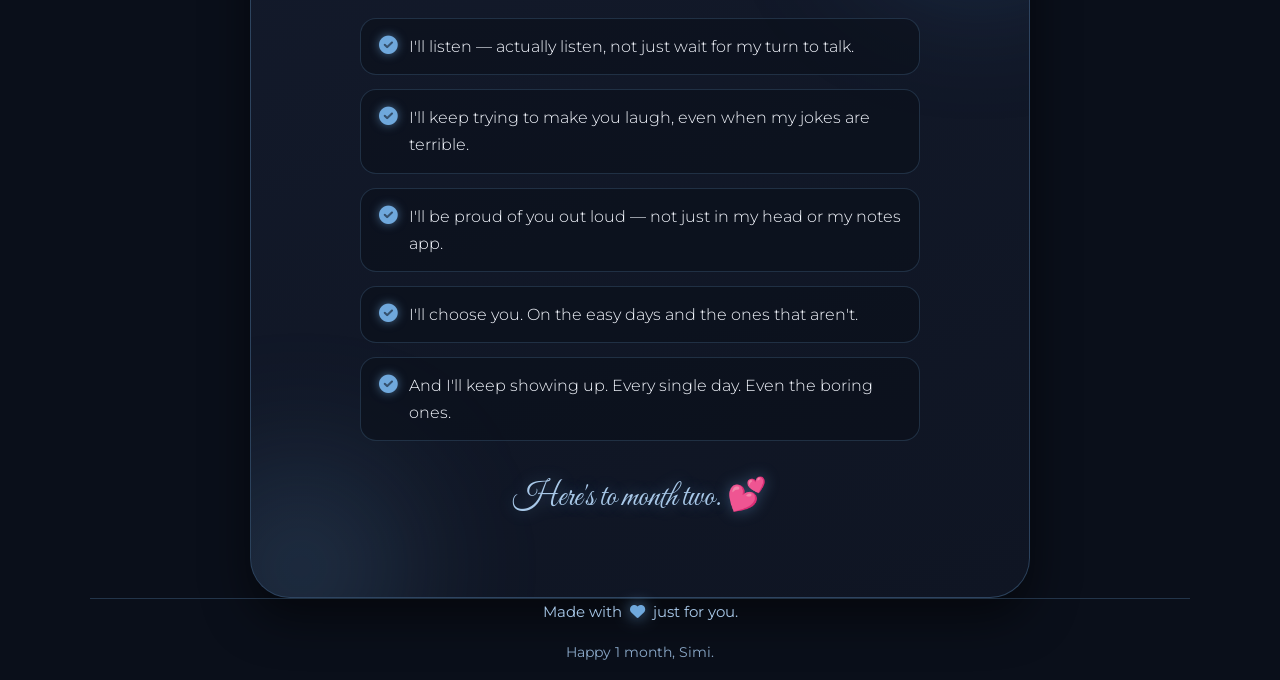
==== commit 01806e10: "Added This or That" ====
--- a/index.html
+++ b/index.html
@@ -46,8 +46,9 @@
     <a href="#things">I Love</a>
     <a href="#timeline">Moments</a>
     <a href="#promise">Promise</a>
+    <a href="letters.html">Letters</a>
     <a href="quiz.html">Quiz</a>
-    <a href="letters.html">Letters</a>
+      <a href="thisorthat.html">This or That</a>
   </nav>
 
   <!-- HERO -->
--- a/style.css
+++ b/style.css
@@ -1,10 +1,14 @@
 /* ============================================================
-   COLOR PALETTE (romantic blue + soft accents)
+   COLOR PALETTE (blue / black / white — romantic)
    ------------------------------------------------------------
-   Mist #e6f0fa  Periwinkle #a9c4e8  Cornflower #6f8fc9
-   Ocean #3f5f97  Sky #c8e0f5  Cream #f6fbff  Ink #2e3a52
-   Blush #f4c2d0  Rose #d98ba8  Gold #e8c88a
-   Lavender #d4c8ec  Peach #ffd9c2  Mint #bfe6d8
+   Deep black:  #0a0f1a   (main background)
+   Ink black:   #131a2b   (cards)
+   Soft white:  #f5f8ff   (primary text)
+   Frost white: #e6edf5   (secondary text)
+   Sky blue:    #6fa8dc   (primary accent)
+   Ice blue:    #a8c8e8   (light accent)
+   Royal blue:  #3d6fa8   (deep accent)
+   Pure white:  #ffffff   (headings, highlights)
    ============================================================ */
 
 /* ----- reset & base ----- */
@@ -13,11 +17,15 @@
 
 body {
   font-family: 'Montserrat', sans-serif;
-  color: #2e3a52;
+  color: #f5f8ff;
   line-height: 1.7;
   overflow-x: hidden;
   cursor: none;
-  background: linear-gradient(180deg, #f6fbff 0%, #e6f0fa 30%, #e0e4f5 60%, #d8e6f5 100%);
+  background: #0a0f1a;
+  background-image:
+    radial-gradient(circle at 20% 10%, rgba(61, 111, 168, 0.18) 0%, transparent 45%),
+    radial-gradient(circle at 80% 80%, rgba(111, 168, 220, 0.14) 0%, transparent 45%),
+    radial-gradient(circle at 50% 50%, rgba(19, 26, 43, 1) 0%, #0a0f1a 100%);
   background-attachment: fixed;
 }
 
@@ -40,9 +48,10 @@
 .section-title {
   font-family: 'Great Vibes', cursive;
   font-size: 3.2rem;
-  color: #3f5f97;
+  color: #a8c8e8;
   text-align: center;
   margin-bottom: 15px;
+  text-shadow: 0 0 25px rgba(111, 168, 220, 0.4);
 }
 
 /* ----- navbar ----- */
@@ -50,15 +59,15 @@
   position: fixed;
   top: 20px; left: 50%;
   transform: translateX(-50%);
-  background: rgba(255, 255, 255, 0.85);
-  backdrop-filter: blur(10px);
+  background: rgba(10, 15, 26, 0.85);
+  backdrop-filter: blur(12px);
   padding: 12px 32px;
   border-radius: 60px;
-  box-shadow: 0 10px 30px rgba(90, 130, 190, 0.18);
+  box-shadow: 0 10px 30px rgba(0, 0, 0, 0.5), 0 0 0 1px rgba(111, 168, 220, 0.15);
   display: flex;
   gap: 2rem;
   z-index: 1000;
-  border: 1px solid rgba(111, 143, 201, 0.25);
+  border: 1px solid rgba(111, 168, 220, 0.3);
   animation: navSlideDown 0.8s ease-out;
 }
 @keyframes navSlideDown {
@@ -67,7 +76,7 @@
 }
 .navbar a {
   text-decoration: none;
-  color: #3f5f97;
+  color: #f5f8ff;
   font-weight: 600;
   font-size: 1rem;
   transition: color 0.3s;
@@ -78,10 +87,10 @@
   position: absolute;
   left: 0; bottom: -3px;
   width: 0; height: 2px;
-  background: linear-gradient(90deg, #6f8fc9, #d98ba8);
+  background: linear-gradient(90deg, #3d6fa8, #a8c8e8);
   transition: width 0.3s ease;
 }
-.navbar a:hover { color: #d98ba8; }
+.navbar a:hover { color: #6fa8dc; }
 .navbar a:hover::after { width: 100%; }
 
 /* ----- hero ----- */
@@ -92,13 +101,16 @@
   justify-content: center;
   text-align: center;
   padding-top: 70px;
-  background: linear-gradient(145deg, #f6fbff 0%, #e6f0fa 35%, #dfe4f5 65%, #d8e6f5 100%);
+  position: relative;
 }
 
 .hero-content h1 {
   font-family: 'Great Vibes', cursive;
   font-size: 5.5rem;
-  color: #3f5f97;
+  color: #ffffff;
+  text-shadow:
+    0 0 20px rgba(111, 168, 220, 0.5),
+    0 0 45px rgba(61, 111, 168, 0.35);
   margin-bottom: 15px;
   line-height: 1.4;
   padding: 0.25em 0.2em;
@@ -134,22 +146,21 @@
 .subhead {
   font-size: 1.8rem;
   font-weight: 300;
-  color: #4a5a7a;
+  color: #a8c8e8;
   margin-bottom: 25px;
 }
 .subhead i {
-  color: #d98ba8;
+  color: #6fa8dc;
   margin: 0 5px;
+  text-shadow: 0 0 15px rgba(111, 168, 220, 0.6);
   transition: transform 0.3s ease, color 0.3s ease;
 }
-.subhead i:hover { color: #f4c2d0; transform: scale(1.2); }
+.subhead i:hover { color: #ffffff; transform: scale(1.2); }
 
 .heart-icon {
   font-size: 3rem;
-  background: linear-gradient(135deg, #6f8fc9 0%, #a9c4e8 60%, #f4c2d0 100%);
-  -webkit-background-clip: text;
-  background-clip: text;
-  -webkit-text-fill-color: transparent;
+  color: #6fa8dc;
+  text-shadow: 0 0 25px rgba(111, 168, 220, 0.8), 0 0 50px rgba(61, 111, 168, 0.5);
   margin: 25px 0;
   animation: heartbeat 1.6s infinite;
 }
@@ -165,7 +176,7 @@
   font-weight: 300;
   max-width: 600px;
   margin: 0 auto 20px;
-  color: #3a4a6a;
+  color: #e6edf5;
 }
 
 /* ----- countdown ----- */
@@ -177,49 +188,42 @@
   flex-wrap: wrap;
 }
 .countdown-box {
-  background: linear-gradient(160deg, #ffffff 0%, #eef5ff 100%);
+  background: linear-gradient(160deg, #131a2b 0%, #0f1523 100%);
   padding: 18px 25px;
   border-radius: 20px;
-  box-shadow: 0 12px 25px rgba(90, 130, 190, 0.18);
+  box-shadow: 0 12px 25px rgba(0, 0, 0, 0.5);
   min-width: 100px;
-  border: 1px solid rgba(111, 143, 201, 0.25);
+  border: 1px solid rgba(111, 168, 220, 0.25);
   transition: transform 0.3s ease, box-shadow 0.3s ease, border-color 0.3s ease;
 }
 .countdown-box:hover {
   transform: translateY(-5px);
-  box-shadow: 0 18px 30px rgba(90, 130, 190, 0.28);
-}
-.countdown-box:nth-child(1):hover { border-color: #e8c88a; }
-.countdown-box:nth-child(2):hover { border-color: #d98ba8; }
-.countdown-box:nth-child(3):hover { border-color: #a9c4e8; }
-.countdown-box:nth-child(4):hover { border-color: #bfe6d8; }
-
+  box-shadow: 0 18px 30px rgba(0, 0, 0, 0.6), 0 0 25px rgba(111, 168, 220, 0.3);
+  border-color: #6fa8dc;
+}
 .countdown-box .number {
   font-size: 2.8rem;
   font-weight: 600;
-  background: linear-gradient(135deg, #3f5f97 0%, #6f8fc9 100%);
-  -webkit-background-clip: text;
-  background-clip: text;
-  -webkit-text-fill-color: transparent;
+  color: #ffffff;
+  text-shadow: 0 0 15px rgba(111, 168, 220, 0.5);
   line-height: 1.2;
 }
 .number.pulse { animation: numberPulse 0.4s ease; }
 @keyframes numberPulse {
   0%   { transform: scale(1); }
-  50%  { transform: scale(1.15); filter: drop-shadow(0 0 8px #e8c88a); }
+  50%  { transform: scale(1.15); filter: drop-shadow(0 0 10px #6fa8dc); }
   100% { transform: scale(1); }
 }
-
 .countdown-box .label {
   font-size: 0.9rem;
   text-transform: uppercase;
   letter-spacing: 2px;
-  color: #7a8aa8;
+  color: #a8c8e8;
 }
 .countdown-caption {
   margin-top: 18px;
   font-size: 0.95rem;
-  color: #7a8aa8;
+  color: #a8c8e8;
 }
 
 /* ----- scroll indicator ----- */
@@ -227,9 +231,10 @@
   position: absolute;
   bottom: 30px; left: 50%;
   transform: translateX(-50%);
-  color: #6f8fc9;
+  color: #6fa8dc;
   font-size: 1.5rem;
-  opacity: 0.75;
+  opacity: 0.85;
+  text-shadow: 0 0 15px rgba(111, 168, 220, 0.7);
   animation: bounceDown 2s infinite;
 }
 @keyframes bounceDown {
@@ -253,46 +258,48 @@
 
 /* ----- love note ----- */
 .love-note {
-  background: linear-gradient(160deg, #ffffff 0%, #eef5ff 100%);
+  background: linear-gradient(160deg, #131a2b 0%, #0f1523 100%);
   border-radius: 40px;
   padding: 55px 45px;
-  box-shadow: 0 20px 45px rgba(90, 130, 190, 0.15);
-  border: 1px solid rgba(111, 143, 201, 0.22);
+  box-shadow: 0 20px 45px rgba(0, 0, 0, 0.5);
+  border: 1px solid rgba(111, 168, 220, 0.25);
   margin: 40px 0;
   position: relative;
+  overflow: hidden;
 }
 .love-note::before,
 .love-note::after {
   content: '';
   position: absolute;
   border-radius: 50%;
-  filter: blur(40px);
+  filter: blur(60px);
   z-index: 0;
   pointer-events: none;
 }
 .love-note::before {
+  width: 200px; height: 200px;
+  background: rgba(61, 111, 168, 0.35);
+  top: -50px; right: -50px;
+}
+.love-note::after {
   width: 180px; height: 180px;
-  background: rgba(212, 200, 236, 0.65);
-  top: -40px; right: -30px;
-}
-.love-note::after {
-  width: 160px; height: 160px;
-  background: rgba(255, 217, 194, 0.65);
-  bottom: -40px; left: -30px;
+  background: rgba(111, 168, 220, 0.2);
+  bottom: -50px; left: -40px;
 }
 .love-note > * { position: relative; z-index: 1; }
 
 .love-note h2 {
   font-family: 'Great Vibes', cursive;
   font-size: 3.5rem;
-  color: #3f5f97;
+  color: #ffffff;
+  text-shadow: 0 0 20px rgba(111, 168, 220, 0.4);
   margin-bottom: 25px;
   text-align: center;
 }
 .love-note p {
   font-size: 1.25rem;
   margin-bottom: 20px;
-  color: #2e3a52;
+  color: #e6edf5;
   font-weight: 300;
   text-align: center;
   max-width: 750px;
@@ -303,8 +310,9 @@
   text-align: right;
   font-family: 'Great Vibes', cursive;
   font-size: 2.2rem;
-  color: #d98ba8;
+  color: #6fa8dc;
   margin-top: 25px;
+  text-shadow: 0 0 15px rgba(111, 168, 220, 0.4);
 }
 
 /* ----- things I love ----- */
@@ -316,41 +324,46 @@
   margin: 45px 0;
 }
 .thing-item {
-  background: #ffffff;
+  background: linear-gradient(160deg, #131a2b 0%, #0f1523 100%);
   border-radius: 30px;
   padding: 25px 30px;
   width: 240px;
   text-align: center;
-  box-shadow: 0 10px 25px rgba(90, 130, 190, 0.15);
-  border: 1px solid rgba(111, 143, 201, 0.2);
-  transition: transform 0.3s ease, box-shadow 0.3s ease;
+  box-shadow: 0 10px 25px rgba(0, 0, 0, 0.5);
+  border: 1px solid rgba(111, 168, 220, 0.25);
+  transition: transform 0.3s ease, box-shadow 0.3s ease, border-color 0.3s ease;
   position: relative;
   overflow: hidden;
 }
-.thing-item:nth-child(1) { background: linear-gradient(160deg, #ffffff 0%, #e6f0fa 100%); }
-.thing-item:nth-child(2) { background: linear-gradient(160deg, #ffffff 0%, #e8e0f5 100%); }
-.thing-item:nth-child(3) { background: linear-gradient(160deg, #ffffff 0%, #dce8f5 100%); }
-.thing-item:nth-child(4) { background: linear-gradient(160deg, #ffffff 0%, #e0f0ea 100%); }
 .thing-item:hover {
   transform: translateY(-8px) rotate(-1deg);
-  box-shadow: 0 18px 35px rgba(90, 130, 190, 0.28);
+  box-shadow: 0 18px 35px rgba(0, 0, 0, 0.6), 0 0 30px rgba(111, 168, 220, 0.3);
+  border-color: #6fa8dc;
 }
 .thing-item i {
   font-size: 2.5rem;
   margin-bottom: 15px;
   display: inline-block;
-  transition: transform 0.3s ease;
-  -webkit-background-clip: text;
-  background-clip: text;
-  -webkit-text-fill-color: transparent;
-}
-.thing-item:nth-child(1) i { background-image: linear-gradient(135deg, #6f8fc9, #a9c4e8); }
-.thing-item:nth-child(2) i { background-image: linear-gradient(135deg, #8a9fd6, #d4c8ec); }
-.thing-item:nth-child(3) i { background-image: linear-gradient(135deg, #5a8ab8, #bfe6d8); }
-.thing-item:nth-child(4) i { background-image: linear-gradient(135deg, #7a9ed6, #f4c2d0); }
-.thing-item:hover i { transform: scale(1.2) rotate(8deg); }
-.thing-item h3 { font-size: 1.4rem; color: #3f5f97; margin-bottom: 10px; font-weight: 600; }
-.thing-item p { font-size: 0.95rem; color: #3a4a6a; font-weight: 300; }
+  color: #6fa8dc;
+  text-shadow: 0 0 20px rgba(111, 168, 220, 0.6);
+  transition: transform 0.3s ease, color 0.3s ease;
+}
+.thing-item:hover i {
+  transform: scale(1.2) rotate(8deg);
+  color: #ffffff;
+  text-shadow: 0 0 30px rgba(168, 200, 232, 0.9);
+}
+.thing-item h3 {
+  font-size: 1.4rem;
+  color: #ffffff;
+  margin-bottom: 10px;
+  font-weight: 600;
+}
+.thing-item p {
+  font-size: 0.95rem;
+  color: #a8c8e8;
+  font-weight: 300;
+}
 
 /* ----- timeline ----- */
 .timeline {
@@ -365,10 +378,11 @@
   left: 8px; top: 0; bottom: 0;
   width: 2px;
   background: linear-gradient(180deg,
-    rgba(111, 143, 201, 0.6) 0%,
-    rgba(212, 200, 236, 0.7) 50%,
-    rgba(244, 194, 208, 0.7) 100%);
+    rgba(61, 111, 168, 0.7) 0%,
+    rgba(111, 168, 220, 0.7) 50%,
+    rgba(168, 200, 232, 0.7) 100%);
   border-radius: 2px;
+  box-shadow: 0 0 15px rgba(111, 168, 220, 0.5);
 }
 .timeline-item { position: relative; padding: 0 0 35px 35px; }
 .timeline-item:last-child { padding-bottom: 0; }
@@ -377,31 +391,32 @@
   left: -24px; top: 6px;
   width: 18px; height: 18px;
   border-radius: 50%;
-  background: linear-gradient(135deg, #6f8fc9, #a9c4e8);
-  box-shadow: 0 0 0 4px #fff, 0 4px 12px rgba(90, 130, 190, 0.35);
+  background: #6fa8dc;
+  box-shadow: 0 0 0 4px #0a0f1a, 0 0 20px rgba(111, 168, 220, 0.8);
   animation: dotPulse 2.5s ease-in-out infinite;
 }
-.timeline-item:nth-child(1) .timeline-dot { background: linear-gradient(135deg, #6f8fc9, #a9c4e8); }
-.timeline-item:nth-child(2) .timeline-dot { background: linear-gradient(135deg, #e8c88a, #f4d9a8); }
-.timeline-item:nth-child(3) .timeline-dot { background: linear-gradient(135deg, #d98ba8, #f4c2d0); }
-.timeline-item:nth-child(4) .timeline-dot { background: linear-gradient(135deg, #bfe6d8, #d8f0e8); }
-.timeline-item:nth-child(5) .timeline-dot { background: linear-gradient(135deg, #8a9fd6, #d4c8ec); }
 @keyframes dotPulse {
-  0%, 100% { transform: scale(1); }
-  50%      { transform: scale(1.15); }
+  0%, 100% {
+    transform: scale(1);
+    box-shadow: 0 0 0 4px #0a0f1a, 0 0 20px rgba(111, 168, 220, 0.8);
+  }
+  50% {
+    transform: scale(1.15);
+    box-shadow: 0 0 0 4px #0a0f1a, 0 0 30px rgba(168, 200, 232, 1);
+  }
 }
 .timeline-content {
-  background: linear-gradient(160deg, #ffffff 0%, #eef5ff 100%);
+  background: linear-gradient(160deg, #131a2b 0%, #0f1523 100%);
   padding: 18px 24px;
   border-radius: 20px;
-  border: 1px solid rgba(111, 143, 201, 0.22);
-  box-shadow: 0 8px 20px rgba(90, 130, 190, 0.12);
+  border: 1px solid rgba(111, 168, 220, 0.25);
+  box-shadow: 0 8px 20px rgba(0, 0, 0, 0.4);
   transition: transform 0.3s ease, box-shadow 0.3s ease, border-color 0.3s ease;
 }
 .timeline-content:hover {
   transform: translateX(6px);
-  box-shadow: 0 14px 28px rgba(90, 130, 190, 0.22);
-  border-color: rgba(244, 194, 208, 0.6);
+  box-shadow: 0 14px 28px rgba(0, 0, 0, 0.5), 0 0 20px rgba(111, 168, 220, 0.25);
+  border-color: #6fa8dc;
 }
 .timeline-date {
   display: inline-block;
@@ -409,19 +424,29 @@
   font-weight: 600;
   letter-spacing: 1.5px;
   text-transform: uppercase;
-  color: #d9a86a;
+  color: #6fa8dc;
   margin-bottom: 6px;
-}
-.timeline-content h3 { font-size: 1.25rem; color: #3f5f97; margin-bottom: 6px; font-weight: 600; }
-.timeline-content p { font-size: 0.98rem; color: #3a4a6a; font-weight: 300; }
+  text-shadow: 0 0 10px rgba(111, 168, 220, 0.5);
+}
+.timeline-content h3 {
+  font-size: 1.25rem;
+  color: #ffffff;
+  margin-bottom: 6px;
+  font-weight: 600;
+}
+.timeline-content p {
+  font-size: 0.98rem;
+  color: #a8c8e8;
+  font-weight: 300;
+}
 
 /* ----- promise card ----- */
 .promise-card {
-  background: linear-gradient(160deg, #ffffff 0%, #eef5ff 100%);
+  background: linear-gradient(160deg, #131a2b 0%, #0f1523 100%);
   border-radius: 40px;
   padding: 55px 45px;
-  border: 1px solid rgba(111, 143, 201, 0.25);
-  box-shadow: 0 20px 45px rgba(90, 130, 190, 0.15);
+  border: 1px solid rgba(111, 168, 220, 0.3);
+  box-shadow: 0 20px 45px rgba(0, 0, 0, 0.5);
   max-width: 780px;
   margin: 40px auto 0;
   position: relative;
@@ -432,24 +457,24 @@
   content: '';
   position: absolute;
   border-radius: 50%;
-  filter: blur(50px);
+  filter: blur(70px);
   pointer-events: none;
 }
 .promise-card::before {
+  width: 220px; height: 220px;
+  background: rgba(61, 111, 168, 0.35);
+  top: -70px; right: -60px;
+}
+.promise-card::after {
   width: 200px; height: 200px;
-  background: rgba(255, 217, 194, 0.6);
-  top: -60px; right: -50px;
-}
-.promise-card::after {
-  width: 180px; height: 180px;
-  background: rgba(191, 230, 216, 0.65);
-  bottom: -60px; left: -40px;
+  background: rgba(111, 168, 220, 0.2);
+  bottom: -70px; left: -50px;
 }
 .promise-card > * { position: relative; z-index: 1; }
 .promise-lead {
   text-align: center;
   font-size: 1.15rem;
-  color: #3a4a6a;
+  color: #e6edf5;
   margin: 10px 0 30px;
   font-weight: 300;
 }
@@ -466,49 +491,54 @@
   display: flex;
   align-items: flex-start;
   gap: 12px;
-  background: rgba(255, 255, 255, 0.75);
+  background: rgba(10, 15, 26, 0.6);
   padding: 14px 18px;
   border-radius: 16px;
-  border: 1px solid rgba(111, 143, 201, 0.18);
+  border: 1px solid rgba(111, 168, 220, 0.2);
   transition: transform 0.3s ease, box-shadow 0.3s ease, border-color 0.3s ease;
 }
-.promise-list li:nth-child(1):hover { border-color: #f4c2d0; }
-.promise-list li:nth-child(2):hover { border-color: #e8c88a; }
-.promise-list li:nth-child(3):hover { border-color: #bfe6d8; }
-.promise-list li:nth-child(4):hover { border-color: #d4c8ec; }
-.promise-list li:nth-child(5):hover { border-color: #a9c4e8; }
 .promise-list li:hover {
   transform: translateX(6px);
-  box-shadow: 0 8px 18px rgba(90, 130, 190, 0.15);
-}
-.promise-list li i { color: #6f8fc9; font-size: 1.15rem; margin-top: 3px; flex-shrink: 0; }
-.promise-list li span { color: #2e3a52; font-size: 1rem; font-weight: 300; }
+  box-shadow: 0 8px 18px rgba(0, 0, 0, 0.4), 0 0 20px rgba(111, 168, 220, 0.25);
+  border-color: #6fa8dc;
+}
+.promise-list li i {
+  color: #6fa8dc;
+  font-size: 1.15rem;
+  margin-top: 3px;
+  flex-shrink: 0;
+  text-shadow: 0 0 10px rgba(111, 168, 220, 0.6);
+}
+.promise-list li span {
+  color: #f5f8ff;
+  font-size: 1rem;
+  font-weight: 300;
+}
 .promise-sign {
   text-align: center;
   font-family: 'Great Vibes', cursive;
   font-size: 2rem;
-  color: #d98ba8;
+  color: #a8c8e8;
   margin-top: 10px;
+  text-shadow: 0 0 15px rgba(111, 168, 220, 0.4);
 }
 
 /* ----- footer ----- */
 footer {
   text-align: center;
   padding: 40px 0 30px;
-  color: #7a8aa8;
+  color: #a8c8e8;
   font-size: 0.95rem;
-  border-top: 1px solid rgba(111, 143, 201, 0.25);
-}
-footer i { color: #6f8fc9; margin: 0 4px; }
+  border-top: 1px solid rgba(111, 168, 220, 0.25);
+}
+footer i { color: #6fa8dc; margin: 0 4px; text-shadow: 0 0 10px rgba(111, 168, 220, 0.6); }
 .footer-heart {
   display: inline-block;
   animation: heartbeat 1.6s infinite;
-  background: linear-gradient(135deg, #6f8fc9, #f4c2d0);
-  -webkit-background-clip: text;
-  background-clip: text;
-  -webkit-text-fill-color: transparent;
-}
-.footer-sub { margin-top: 8px; font-size: 0.85rem; color: #98a8c4; }
+  color: #6fa8dc;
+  text-shadow: 0 0 15px rgba(111, 168, 220, 0.8);
+}
+.footer-sub { margin-top: 8px; font-size: 0.85rem; color: #8aa8c8; }
 
 /* ============================================================
    POLISH FEATURES
@@ -526,24 +556,24 @@
 }
 .cursor-dot {
   width: 12px; height: 12px;
-  background: radial-gradient(circle, #d98ba8 0%, #f4c2d0 100%);
-  box-shadow: 0 0 12px rgba(217, 139, 168, 0.7);
+  background: radial-gradient(circle, #6fa8dc 0%, #a8c8e8 100%);
+  box-shadow: 0 0 15px rgba(111, 168, 220, 0.9);
   transition: width 0.2s ease, height 0.2s ease, background 0.2s ease;
 }
 .cursor-ring {
   width: 38px; height: 38px;
-  border: 1.5px solid rgba(111, 143, 201, 0.6);
-  background: rgba(169, 196, 232, 0.08);
+  border: 1.5px solid rgba(111, 168, 220, 0.7);
+  background: rgba(168, 200, 232, 0.06);
   transition: width 0.25s ease, height 0.25s ease, border-color 0.25s ease, background 0.25s ease;
 }
 body.cursor-hover .cursor-dot {
   width: 10px; height: 10px;
-  background: radial-gradient(circle, #a9c4e8 0%, #d98ba8 100%);
+  background: radial-gradient(circle, #ffffff 0%, #6fa8dc 100%);
 }
 body.cursor-hover .cursor-ring {
   width: 60px; height: 60px;
-  border-color: rgba(217, 139, 168, 0.8);
-  background: rgba(244, 194, 208, 0.15);
+  border-color: rgba(168, 200, 232, 0.9);
+  background: rgba(111, 168, 220, 0.12);
 }
 @media (hover: none) {
   body, a, button, label { cursor: auto; }
@@ -556,9 +586,9 @@
   top: 0; left: 0;
   height: 3px;
   width: 0%;
-  background: linear-gradient(90deg, #6f8fc9, #a9c4e8 40%, #d98ba8 80%, #f4c2d0 100%);
+  background: linear-gradient(90deg, #3d6fa8, #6fa8dc 50%, #a8c8e8 100%);
   z-index: 10000;
-  box-shadow: 0 0 12px rgba(217, 139, 168, 0.5);
+  box-shadow: 0 0 15px rgba(111, 168, 220, 0.7);
   transition: width 0.15s ease-out;
 }
 
@@ -568,7 +598,7 @@
   font-weight: 300;
   letter-spacing: 3px;
   text-transform: uppercase;
-  color: #7a8aa8;
+  color: #a8c8e8;
   margin-bottom: 18px;
 }
 .greeting span {
@@ -576,8 +606,9 @@
   font-size: 1.6rem;
   text-transform: none;
   letter-spacing: 0;
-  color: #d98ba8;
+  color: #6fa8dc;
   margin-left: 6px;
+  text-shadow: 0 0 15px rgba(111, 168, 220, 0.6);
 }
 
 /* ----- music toggle ----- */
@@ -586,30 +617,30 @@
   bottom: 24px; right: 24px;
   width: 54px; height: 54px;
   border-radius: 50%;
-  border: 1px solid rgba(111, 143, 201, 0.35);
-  background: linear-gradient(135deg, #ffffff 0%, #eef5ff 100%);
-  color: #3f5f97;
+  border: 1px solid rgba(111, 168, 220, 0.4);
+  background: rgba(19, 26, 43, 0.9);
+  color: #6fa8dc;
   font-size: 1.15rem;
   display: flex;
   align-items: center;
   justify-content: center;
   z-index: 900;
-  box-shadow: 0 10px 24px rgba(90, 130, 190, 0.25);
+  box-shadow: 0 10px 24px rgba(0, 0, 0, 0.5), 0 0 20px rgba(111, 168, 220, 0.2);
   transition: transform 0.3s ease, box-shadow 0.3s ease, color 0.3s ease, background 0.3s ease;
 }
 .music-toggle:hover {
   transform: translateY(-3px) scale(1.06);
-  box-shadow: 0 16px 30px rgba(90, 130, 190, 0.35);
-  color: #d98ba8;
+  box-shadow: 0 16px 30px rgba(0, 0, 0, 0.6), 0 0 30px rgba(111, 168, 220, 0.5);
+  color: #ffffff;
 }
 .music-toggle.playing {
-  background: linear-gradient(135deg, #6f8fc9 0%, #a9c4e8 60%, #d98ba8 100%);
+  background: linear-gradient(135deg, #3d6fa8 0%, #6fa8dc 60%, #a8c8e8 100%);
   color: #ffffff;
   animation: musicPulse 1.6s infinite;
 }
 @keyframes musicPulse {
-  0%, 100% { box-shadow: 0 10px 24px rgba(90, 130, 190, 0.35); }
-  50%      { box-shadow: 0 10px 30px rgba(217, 139, 168, 0.6); }
+  0%, 100% { box-shadow: 0 10px 24px rgba(0, 0, 0, 0.5), 0 0 20px rgba(111, 168, 220, 0.3); }
+  50%      { box-shadow: 0 10px 30px rgba(0, 0, 0, 0.6), 0 0 40px rgba(168, 200, 232, 0.7); }
 }
 
 /* ----- section sweep ----- */
@@ -620,8 +651,8 @@
   inset: 0;
   background: linear-gradient(120deg,
     transparent 0%,
-    rgba(169, 196, 232, 0.08) 40%,
-    rgba(244, 194, 208, 0.08) 60%,
+    rgba(61, 111, 168, 0.1) 40%,
+    rgba(168, 200, 232, 0.08) 60%,
     transparent 100%);
   opacity: 0;
   transform: translateX(-40px);
@@ -635,8 +666,8 @@
 .secret-modal {
   position: fixed;
   inset: 0;
-  background: rgba(46, 58, 82, 0.6);
-  backdrop-filter: blur(8px);
+  background: rgba(10, 15, 26, 0.85);
+  backdrop-filter: blur(10px);
   display: flex;
   align-items: center;
   justify-content: center;
@@ -648,15 +679,15 @@
 }
 .secret-modal.active { opacity: 1; pointer-events: auto; }
 .secret-card {
-  background: linear-gradient(160deg, #ffffff 0%, #eef5ff 100%);
+  background: linear-gradient(160deg, #131a2b 0%, #0f1523 100%);
   border-radius: 32px;
   padding: 50px 40px;
   max-width: 460px;
   width: 100%;
   text-align: center;
   position: relative;
-  box-shadow: 0 30px 60px rgba(60, 90, 140, 0.4);
-  border: 1px solid rgba(111, 143, 201, 0.3);
+  box-shadow: 0 30px 60px rgba(0, 0, 0, 0.7), 0 0 40px rgba(111, 168, 220, 0.2);
+  border: 1px solid rgba(111, 168, 220, 0.35);
   transform: scale(0.85) translateY(20px);
   opacity: 0;
   transition: transform 0.5s cubic-bezier(0.34, 1.56, 0.64, 1), opacity 0.4s ease;
@@ -668,17 +699,17 @@
   content: '';
   position: absolute;
   border-radius: 50%;
-  filter: blur(50px);
+  filter: blur(60px);
   pointer-events: none;
 }
 .secret-card::before {
+  width: 200px; height: 200px;
+  background: rgba(61, 111, 168, 0.4);
+  top: -60px; right: -60px;
+}
+.secret-card::after {
   width: 180px; height: 180px;
-  background: rgba(255, 217, 194, 0.5);
-  top: -60px; right: -60px;
-}
-.secret-card::after {
-  width: 160px; height: 160px;
-  background: rgba(212, 200, 236, 0.55);
+  background: rgba(111, 168, 220, 0.25);
   bottom: -60px; left: -50px;
 }
 .secret-card > * { position: relative; z-index: 1; }
@@ -688,19 +719,17 @@
   background: none;
   border: none;
   font-size: 1.8rem;
-  color: #7a8aa8;
+  color: #a8c8e8;
   line-height: 1;
   transition: color 0.3s ease, transform 0.3s ease;
   z-index: 2;
 }
-.secret-close:hover { color: #d98ba8; transform: rotate(90deg); }
+.secret-close:hover { color: #ffffff; transform: rotate(90deg); }
 .secret-icon {
   font-size: 2.6rem;
   margin-bottom: 14px;
-  background: linear-gradient(135deg, #e8c88a 0%, #d98ba8 100%);
-  -webkit-background-clip: text;
-  background-clip: text;
-  -webkit-text-fill-color: transparent;
+  color: #6fa8dc;
+  text-shadow: 0 0 25px rgba(111, 168, 220, 0.8);
   animation: starSpin 4s ease-in-out infinite;
 }
 @keyframes starSpin {
@@ -710,20 +739,22 @@
 .secret-title {
   font-family: 'Great Vibes', cursive;
   font-size: 2.4rem;
-  color: #3f5f97;
+  color: #ffffff;
+  text-shadow: 0 0 20px rgba(111, 168, 220, 0.4);
   margin-bottom: 16px;
 }
 .secret-text {
   font-size: 1.05rem;
   font-weight: 300;
-  color: #2e3a52;
+  color: #e6edf5;
   line-height: 1.8;
   margin-bottom: 22px;
 }
 .secret-sign {
   font-family: 'Great Vibes', cursive;
   font-size: 1.6rem;
-  color: #d98ba8;
+  color: #6fa8dc;
+  text-shadow: 0 0 15px rgba(111, 168, 220, 0.5);
 }
 
 /* ----- responsive ----- */
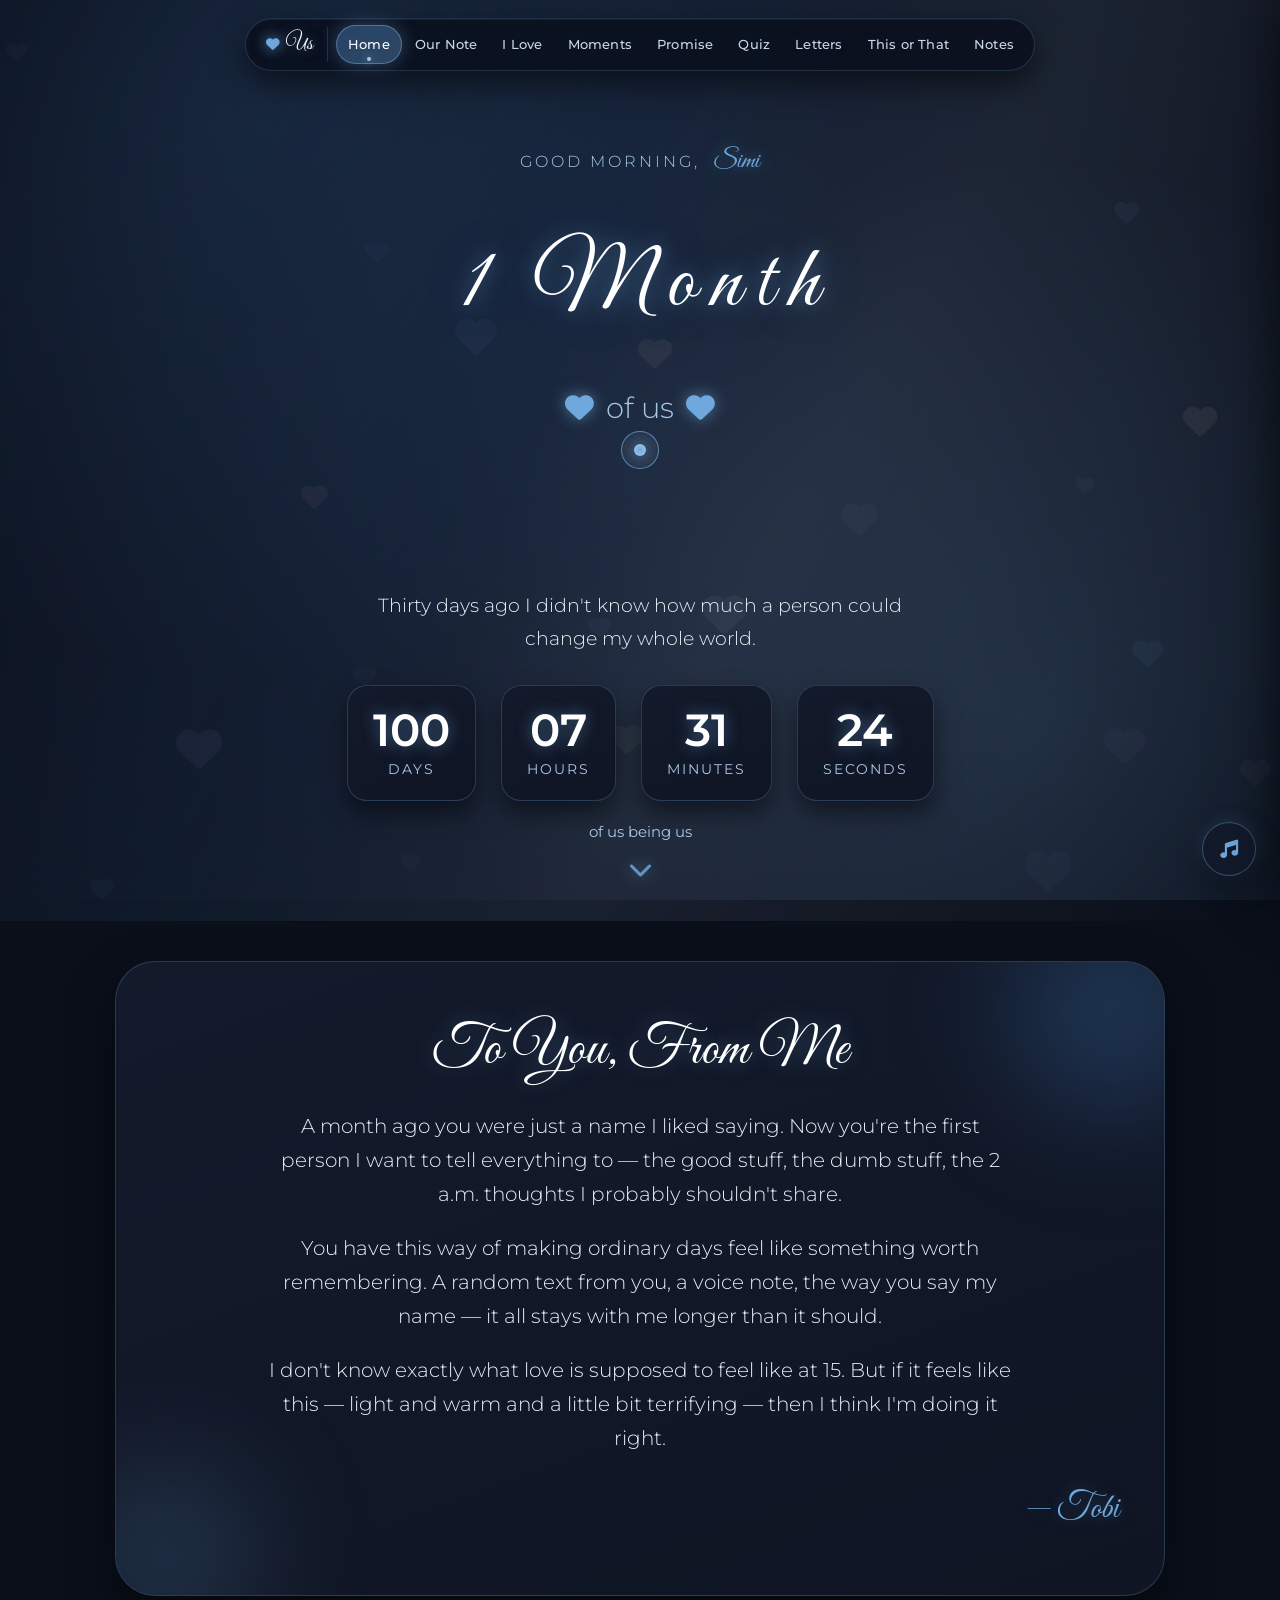
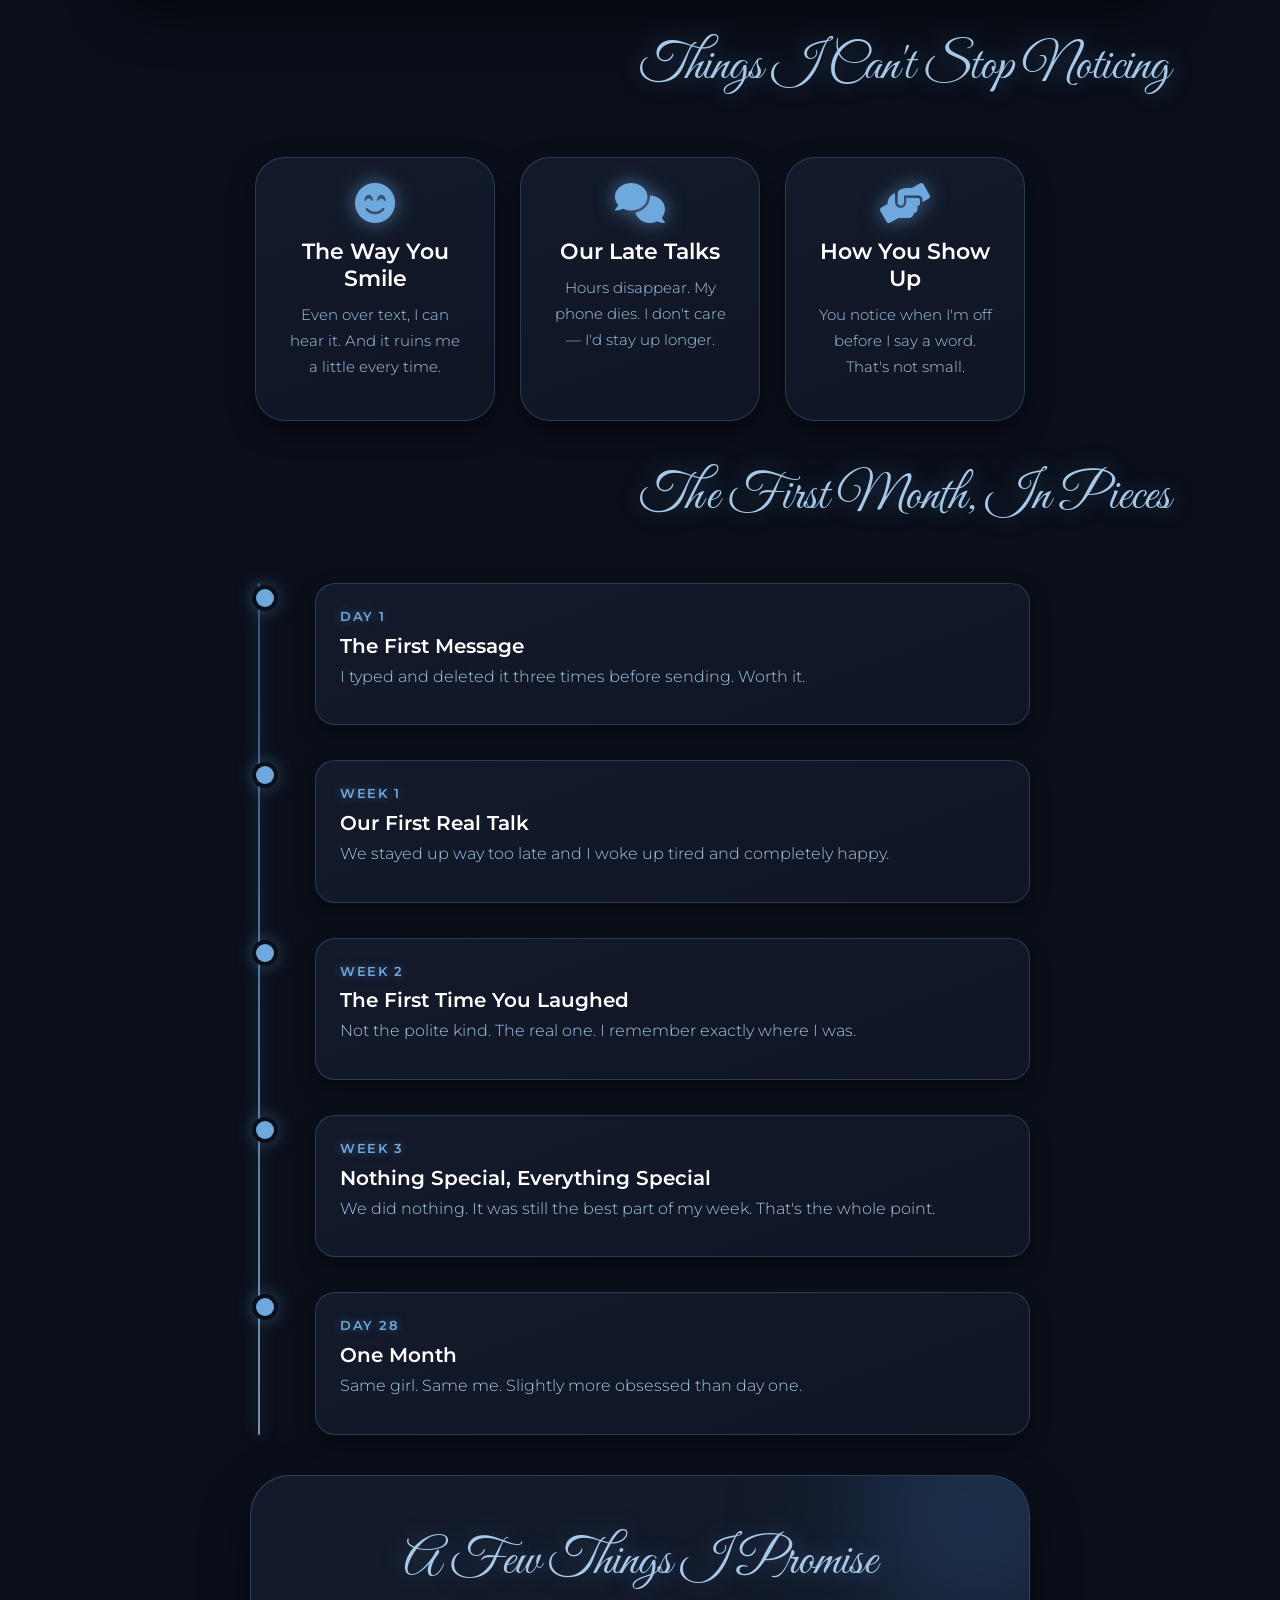
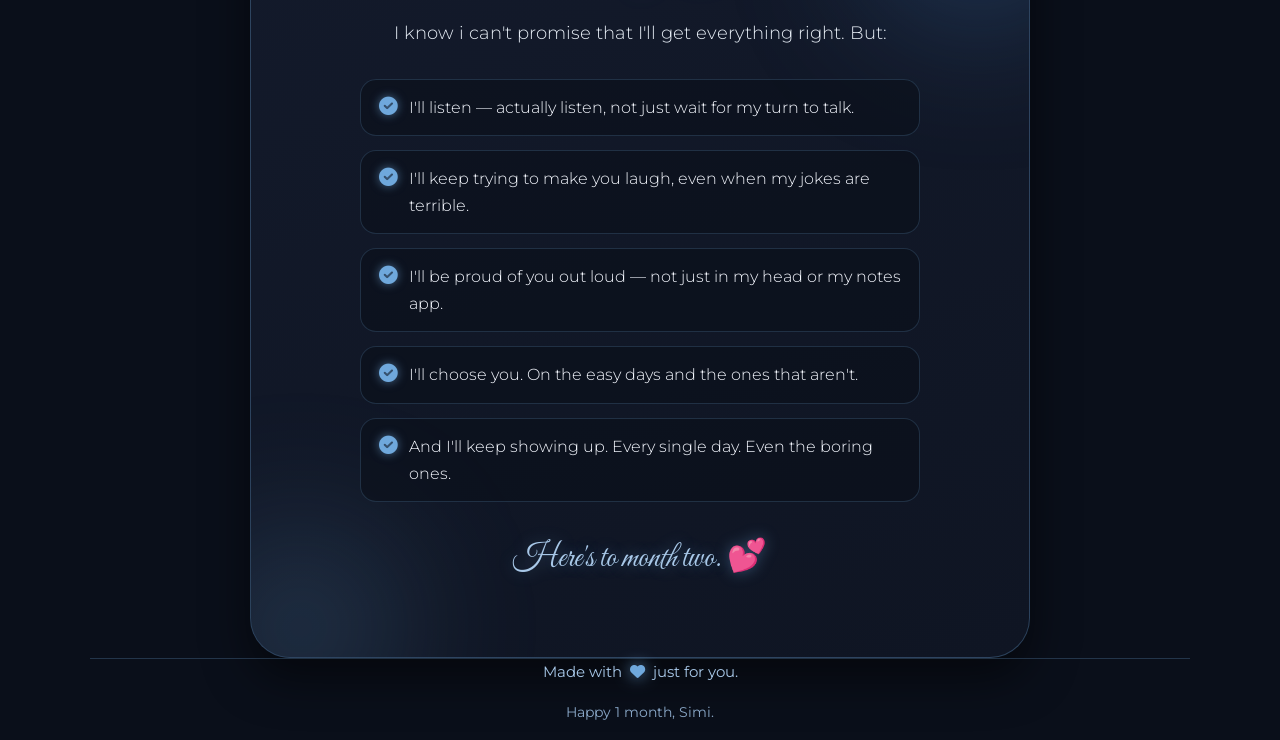
==== commit 4c60b08d: "added notes and fixed navbar" ====
--- a/index.html
+++ b/index.html
@@ -3,17 +3,23 @@
 <head>
   <meta charset="UTF-8">
   <meta name="viewport" content="width=device-width, initial-scale=1.0">
-  <title>1 Month with You❤️</title>
+  <meta name="theme-color" content="#0a0f1a">
+  <meta name="description" content="A little something for Simi — one month of us.">
+  <title>1 Month with You ❤️</title>
 
   <!-- Favicon — tiny heart -->
   <link rel="icon" href="data:image/svg+xml,%3Csvg xmlns='http://www.w3.org/2000/svg' viewBox='0 0 100 100'%3E%3Ctext y='.9em' font-size='90'%3E%F0%9F%92%99%3C/text%3E%3C/svg%3E">
 
+  <!-- Preconnect for speed -->
+  <link rel="preconnect" href="https://cdn.jsdelivr.net" crossorigin>
+  <link rel="preconnect" href="https://fonts.googleapis.com">
+  <link rel="preconnect" href="https://fonts.gstatic.com" crossorigin>
+  <link rel="preconnect" href="https://cdnjs.cloudflare.com" crossorigin>
+
   <!-- Bootstrap 5 -->
   <link href="https://cdn.jsdelivr.net/npm/bootstrap@5.3.3/dist/css/bootstrap.min.css" rel="stylesheet">
 
   <!-- Google Fonts -->
-  <link rel="preconnect" href="https://fonts.googleapis.com">
-  <link rel="preconnect" href="https://fonts.gstatic.com" crossorigin>
   <link href="https://fonts.googleapis.com/css2?family=Great+Vibes&family=Montserrat:wght@300;400;600&display=swap" rel="stylesheet">
 
   <!-- Font Awesome -->
@@ -28,29 +34,67 @@
   <div class="scroll-progress" id="scrollProgress"></div>
 
   <!-- custom cursor -->
-  <div class="cursor-dot" id="cursorDot"></div>
-  <div class="cursor-ring" id="cursorRing"></div>
+  <div class="cursor-dot" id="cursorDot" aria-hidden="true"></div>
+  <div class="cursor-ring" id="cursorRing" aria-hidden="true"></div>
 
   <!-- floating background hearts -->
-  <div class="bg-hearts" id="bgHearts"></div>
+  <div class="bg-hearts" id="bgHearts" aria-hidden="true"></div>
 
   <!-- music toggle -->
-  <button class="music-toggle" id="musicToggle" aria-label="Toggle music">
+  <button class="music-toggle" id="musicToggle" aria-label="Toggle music" title="Play our song">
     <i class="fas fa-music"></i>
   </button>
 
   <!-- Navbar -->
-  <nav class="navbar">
-    <a href="#home">Home</a>
-    <a href="#note">Our Note</a>
-    <a href="#things">I Love</a>
-    <a href="#timeline">Moments</a>
-    <a href="#promise">Promise</a>
-    <a href="letters.html">Letters</a>
-    <a href="quiz.html">Quiz</a>
-      <a href="thisorthat.html">This or That</a>
+  <nav class="navbar" id="mainNav" aria-label="Main navigation">
+    <!-- brand mark -->
+    <a href="#home" class="nav-brand" aria-label="Home">
+      <i class="fas fa-heart" aria-hidden="true"></i>
+      <span>Us</span>
+    </a>
+
+    <!-- all links in one row -->
+    <ul class="nav-links">
+      <li><a href="#home" class="nav-link active">Home</a></li>
+      <li><a href="#note" class="nav-link">Our Note</a></li>
+      <li><a href="#things" class="nav-link">I Love</a></li>
+      <li><a href="#timeline" class="nav-link">Moments</a></li>
+      <li><a href="#promise" class="nav-link">Promise</a></li>
+      <li><a href="quiz.html" class="nav-link">Quiz</a></li>
+      <li><a href="letters.html" class="nav-link">Letters</a></li>
+      <li><a href="thisorthat.html" class="nav-link">This or That</a></li>
+      <li><a href="notes.html" class="nav-link">Notes</a></li>
+    </ul>
+
+    <!-- hamburger (mobile only) -->
+    <button class="nav-toggle" id="navToggle" aria-label="Toggle menu" aria-expanded="false" aria-controls="navDrawer">
+      <span></span>
+      <span></span>
+      <span></span>
+    </button>
   </nav>
 
+  <!-- mobile drawer -->
+  <aside class="nav-drawer" id="navDrawer" aria-hidden="true" aria-label="Mobile navigation">
+    <div class="drawer-inner">
+      <div class="drawer-section">
+        <span class="drawer-label">Sections</span>
+        <a href="#home" class="drawer-link active">Home</a>
+        <a href="#note" class="drawer-link">Our Note</a>
+        <a href="#things" class="drawer-link">I Love</a>
+        <a href="#timeline" class="drawer-link">Moments</a>
+        <a href="#promise" class="drawer-link">Promise</a>
+      </div>
+      <div class="drawer-section">
+        <span class="drawer-label">More</span>
+        <a href="quiz.html" class="drawer-link">Quiz</a>
+        <a href="letters.html" class="drawer-link">Letters</a>
+        <a href="thisorthat.html" class="drawer-link">This or That</a>
+        <a href="notes.html" class="drawer-link">Notes</a>
+      </div>
+    </div>
+  </aside>
+  <div class="nav-backdrop" id="navBackdrop" aria-hidden="true"></div>
   <!-- HERO -->
   <section id="home" class="hero">
     <div class="container hero-content">
@@ -67,16 +111,16 @@
       </h1>
 
       <div class="subhead fade-up">
-        <i class="fas fa-heart"></i> of us <i class="fas fa-heart"></i>
+        <i class="fas fa-heart" aria-hidden="true"></i> of us <i class="fas fa-heart" aria-hidden="true"></i>
       </div>
       <div class="heart-icon fade-up">
-        <i class="fas fa-heart"></i>
+        <i class="fas fa-heart" aria-hidden="true"></i>
       </div>
       <p class="hero-text fade-up">
         Thirty days ago I didn't know how much a person could change my whole world.
       </p>
 
-      <div class="countdown-container fade-up">
+      <div class="countdown-container fade-up" role="timer" aria-label="Time since we started">
         <div class="countdown-box">
           <div class="number" id="days">00</div>
           <div class="label">Days</div>
@@ -97,7 +141,7 @@
       <p class="countdown-caption fade-up">of us being us</p>
     </div>
 
-    <div class="scroll-indicator">
+    <div class="scroll-indicator" aria-hidden="true">
       <i class="fas fa-chevron-down"></i>
     </div>
   </section>
@@ -117,21 +161,21 @@
   <section id="things" class="container">
     <h2 class="section-title reveal">Things I Can't Stop Noticing</h2>
     <div class="things-list">
-      <div class="thing-item reveal">
-        <i class="fas fa-smile-beam"></i>
+      <article class="thing-item reveal">
+        <i class="fas fa-smile-beam" aria-hidden="true"></i>
         <h3>The Way You Smile</h3>
         <p>Even over text, I can hear it. And it ruins me a little every time.</p>
-      </div>
-      <div class="thing-item reveal">
-        <i class="fas fa-comments"></i>
+      </article>
+      <article class="thing-item reveal">
+        <i class="fas fa-comments" aria-hidden="true"></i>
         <h3>Our Late Talks</h3>
         <p>Hours disappear. My phone dies. I don't care — I'd stay up longer.</p>
-      </div>
-      <div class="thing-item reveal">
-        <i class="fas fa-hands-helping"></i>
+      </article>
+      <article class="thing-item reveal">
+        <i class="fas fa-hands-helping" aria-hidden="true"></i>
         <h3>How You Show Up</h3>
         <p>You notice when I'm off before I say a word. That's not small.</p>
-      </div>
+      </article>
     </div>
   </section>
 
@@ -140,7 +184,7 @@
     <h2 class="section-title reveal">The First Month, In Pieces</h2>
     <div class="timeline">
       <div class="timeline-item reveal">
-        <div class="timeline-dot"></div>
+        <div class="timeline-dot" aria-hidden="true"></div>
         <div class="timeline-content">
           <span class="timeline-date">Day 1</span>
           <h3>The First Message</h3>
@@ -148,7 +192,7 @@
         </div>
       </div>
       <div class="timeline-item reveal">
-        <div class="timeline-dot"></div>
+        <div class="timeline-dot" aria-hidden="true"></div>
         <div class="timeline-content">
           <span class="timeline-date">Week 1</span>
           <h3>Our First Real Talk</h3>
@@ -156,7 +200,7 @@
         </div>
       </div>
       <div class="timeline-item reveal">
-        <div class="timeline-dot"></div>
+        <div class="timeline-dot" aria-hidden="true"></div>
         <div class="timeline-content">
           <span class="timeline-date">Week 2</span>
           <h3>The First Time You Laughed</h3>
@@ -164,7 +208,7 @@
         </div>
       </div>
       <div class="timeline-item reveal">
-        <div class="timeline-dot"></div>
+        <div class="timeline-dot" aria-hidden="true"></div>
         <div class="timeline-content">
           <span class="timeline-date">Week 3</span>
           <h3>Nothing Special, Everything Special</h3>
@@ -172,7 +216,7 @@
         </div>
       </div>
       <div class="timeline-item reveal">
-        <div class="timeline-dot"></div>
+        <div class="timeline-dot" aria-hidden="true"></div>
         <div class="timeline-content">
           <span class="timeline-date">Day 28</span>
           <h3>One Month</h3>
@@ -188,11 +232,11 @@
       <h2 class="section-title">A Few Things I Promise</h2>
       <p class="promise-lead">I know i can't promise that I'll get everything right. But:</p>
       <ul class="promise-list">
-        <li class="reveal"><i class="fas fa-check-circle"></i><span>I'll listen — actually listen, not just wait for my turn to talk.</span></li>
-        <li class="reveal"><i class="fas fa-check-circle"></i><span>I'll keep trying to make you laugh, even when my jokes are terrible.</span></li>
-        <li class="reveal"><i class="fas fa-check-circle"></i><span>I'll be proud of you out loud — not just in my head or my notes app.</span></li>
-        <li class="reveal"><i class="fas fa-check-circle"></i><span>I'll choose you. On the easy days and the ones that aren't.</span></li>
-        <li class="reveal"><i class="fas fa-check-circle"></i><span>And I'll keep showing up. Every single day. Even the boring ones.</span></li>
+        <li class="reveal"><i class="fas fa-check-circle" aria-hidden="true"></i><span>I'll listen — actually listen, not just wait for my turn to talk.</span></li>
+        <li class="reveal"><i class="fas fa-check-circle" aria-hidden="true"></i><span>I'll keep trying to make you laugh, even when my jokes are terrible.</span></li>
+        <li class="reveal"><i class="fas fa-check-circle" aria-hidden="true"></i><span>I'll be proud of you out loud — not just in my head or my notes app.</span></li>
+        <li class="reveal"><i class="fas fa-check-circle" aria-hidden="true"></i><span>I'll choose you. On the easy days and the ones that aren't.</span></li>
+        <li class="reveal"><i class="fas fa-check-circle" aria-hidden="true"></i><span>And I'll keep showing up. Every single day. Even the boring ones.</span></li>
       </ul>
       <p class="promise-sign">Here's to month two. 💕</p>
     </div>
@@ -200,16 +244,16 @@
 
   <!-- Footer -->
   <footer class="container">
-    <p>Made with <i class="fas fa-heart footer-heart"></i> just for you.</p>
+    <p>Made with <i class="fas fa-heart footer-heart" aria-hidden="true"></i> just for you.</p>
     <p class="footer-sub">Happy 1 month, Simi.</p>
   </footer>
 
   <!-- Secret modal -->
-  <div class="secret-modal" id="secretModal" aria-hidden="true">
+  <div class="secret-modal" id="secretModal" aria-hidden="true" role="dialog" aria-modal="true" aria-labelledby="secretTitle">
     <div class="secret-card">
       <button class="secret-close" id="secretClose" aria-label="Close">×</button>
-      <div class="secret-icon"><i class="fas fa-star"></i></div>
-      <h2 class="secret-title">You found it 💙</h2>
+      <div class="secret-icon"><i class="fas fa-star" aria-hidden="true"></i></div>
+      <h2 class="secret-title" id="secretTitle">You found it 💙</h2>
       <p class="secret-text" id="secretText">
         Not everyone looks for the little things. But you always do — that's one of the reasons I like you.
       </p>
--- a/style.css
+++ b/style.css
@@ -1,19 +1,15 @@
 /* ============================================================
    COLOR PALETTE (blue / black / white — romantic)
    ------------------------------------------------------------
-   Deep black:  #0a0f1a   (main background)
-   Ink black:   #131a2b   (cards)
-   Soft white:  #f5f8ff   (primary text)
-   Frost white: #e6edf5   (secondary text)
-   Sky blue:    #6fa8dc   (primary accent)
-   Ice blue:    #a8c8e8   (light accent)
-   Royal blue:  #3d6fa8   (deep accent)
-   Pure white:  #ffffff   (headings, highlights)
+   Deep black:  #0a0f1a   Ink black:   #131a2b
+   Soft white:  #f5f8ff   Frost white: #e6edf5
+   Sky blue:    #6fa8dc   Ice blue:    #a8c8e8
+   Royal blue:  #3d6fa8   Pure white:  #ffffff
    ============================================================ */
 
 /* ----- reset & base ----- */
 * { margin: 0; padding: 0; box-sizing: border-box; }
-html { scroll-behavior: smooth; }
+html { scroll-behavior: smooth; scroll-padding-top: 100px; }
 
 body {
   font-family: 'Montserrat', sans-serif;
@@ -33,17 +29,27 @@
   cursor: none;
 }
 
-/* ----- floating hearts ----- */
+/* ============================================================
+   FLOATING HEARTS (with drift + fade)
+   ============================================================ */
 .bg-hearts { position: fixed; inset: 0; pointer-events: none; z-index: 0; overflow: hidden; }
-.bg-hearts i { position: absolute; animation: floatHeart 12s infinite ease-in-out; }
+.bg-hearts i {
+  position: absolute;
+  animation: floatHeart 12s infinite ease-in-out;
+}
 @keyframes floatHeart {
-  0%, 100% { transform: translateY(0) rotate(0deg); }
-  50%      { transform: translateY(-30px) rotate(10deg); }
-}
-
-/* ----- layout ----- */
+  0%   { transform: translateY(0) translateX(0) rotate(0deg) scale(1); opacity: 0.2; }
+  25%  { transform: translateY(-20px) translateX(8px) rotate(5deg) scale(1.05); }
+  50%  { transform: translateY(-30px) translateX(-6px) rotate(-8deg) scale(1.1); opacity: 0.5; }
+  75%  { transform: translateY(-18px) translateX(4px) rotate(4deg) scale(1.03); }
+  100% { transform: translateY(0) translateX(0) rotate(0deg) scale(1); opacity: 0.2; }
+}
+
+/* ============================================================
+   LAYOUT
+   ============================================================ */
 .container { max-width: 1100px; margin: 0 auto; padding: 0 25px; position: relative; z-index: 2; }
-section { padding: 80px 0; position: relative; }
+section { padding: 100px 0 80px; position: relative; scroll-margin-top: 90px; }
 
 .section-title {
   font-family: 'Great Vibes', cursive;
@@ -52,55 +58,407 @@
   text-align: center;
   margin-bottom: 15px;
   text-shadow: 0 0 25px rgba(111, 168, 220, 0.4);
-}
-
-/* ----- navbar ----- */
+  position: relative;
+  display: inline-block;
+  left: 50%;
+  transform: translateX(-50%);
+  animation: titleGlow 4s ease-in-out infinite;
+}
+@keyframes titleGlow {
+  0%, 100% { text-shadow: 0 0 25px rgba(111, 168, 220, 0.4); }
+  50%      { text-shadow: 0 0 40px rgba(168, 200, 232, 0.7), 0 0 60px rgba(111, 168, 220, 0.3); }
+}
+
+/* ============================================================
+   NAVBAR (improved)
+   ============================================================ */
+/* ============================================================
+   NAVBAR — all links on one line
+   ============================================================ */
 .navbar {
   position: fixed;
-  top: 20px; left: 50%;
+  top: 18px;
+  left: 50%;
   transform: translateX(-50%);
   background: rgba(10, 15, 26, 0.85);
-  backdrop-filter: blur(12px);
-  padding: 12px 32px;
-  border-radius: 60px;
-  box-shadow: 0 10px 30px rgba(0, 0, 0, 0.5), 0 0 0 1px rgba(111, 168, 220, 0.15);
+  backdrop-filter: blur(18px) saturate(150%);
+  -webkit-backdrop-filter: blur(18px) saturate(150%);
+  padding: 6px 8px 6px 18px;
+  border-radius: 999px;
   display: flex;
-  gap: 2rem;
+  align-items: center;
+  flex-wrap: nowrap;              /* ← key: keep everything on one line */
+  gap: 2px;
   z-index: 1000;
-  border: 1px solid rgba(111, 168, 220, 0.3);
-  animation: navSlideDown 0.8s ease-out;
-}
+  border: 1px solid rgba(111, 168, 220, 0.22);
+  box-shadow:
+    0 12px 32px rgba(0, 0, 0, 0.55),
+    inset 0 1px 0 rgba(168, 200, 232, 0.08);
+  max-width: calc(100vw - 28px);
+  animation: navSlideDown 1s cubic-bezier(0.34, 1.3, 0.64, 1);
+  transition: box-shadow 0.4s ease, border-color 0.4s ease;
+}
+
+.navbar.scrolled {
+  box-shadow:
+    0 16px 40px rgba(0, 0, 0, 0.65),
+    inset 0 1px 0 rgba(168, 200, 232, 0.14),
+    0 0 35px rgba(111, 168, 220, 0.28);
+  border-color: rgba(111, 168, 220, 0.45);
+}
+
 @keyframes navSlideDown {
   from { transform: translate(-50%, -100px); opacity: 0; }
   to   { transform: translate(-50%, 0); opacity: 1; }
 }
-.navbar a {
+
+/* ----- brand ----- */
+.nav-brand {
+  display: flex;
+  align-items: center;
+  gap: 6px;
   text-decoration: none;
-  color: #f5f8ff;
-  font-weight: 600;
-  font-size: 1rem;
-  transition: color 0.3s;
+  font-family: 'Great Vibes', cursive;
+  font-size: 1.4rem;
+  color: #ffffff;
+  padding: 6px 14px 6px 2px;
+  border-right: 1px solid rgba(111, 168, 220, 0.2);
+  margin-right: 6px;
+  line-height: 1;
+  flex-shrink: 0;
+  transition: text-shadow 0.3s ease;
+}
+.nav-brand i {
+  font-size: 0.85rem;
+  color: #6fa8dc;
+  text-shadow: 0 0 14px rgba(111, 168, 220, 0.9);
+  animation: heartbeat 1.8s ease-in-out infinite;
+}
+.nav-brand span {
+  text-shadow: 0 0 14px rgba(111, 168, 220, 0.5);
+}
+.nav-brand:hover span {
+  text-shadow: 0 0 22px rgba(168, 200, 232, 0.9);
+}
+
+/* ----- links list ----- */
+.nav-links {
+  list-style: none;
+  display: flex;
+  align-items: center;
+  flex-wrap: nowrap;              /* ← keep all links on one line */
+  gap: 1px;
+  margin: 0;
+  padding: 0;
+}
+
+/* ----- individual links ----- */
+.nav-link {
+  display: inline-block;
+  text-decoration: none;
+  color: #c8d8ea;
+  font-family: 'Montserrat', sans-serif;
+  font-weight: 500;
+  font-size: 0.84rem;
+  letter-spacing: 0.2px;
+  padding: 8px 12px;
+  border-radius: 999px;
+  white-space: nowrap;            /* ← don't wrap inside a link */
+  transition: color 0.25s ease, background 0.25s ease;
+}
+
+.nav-link:hover {
+  color: #ffffff;
+  background: rgba(61, 111, 168, 0.22);
+}
+
+.nav-link.active {
+  color: #ffffff;
+  background: linear-gradient(120deg,
+    rgba(61, 111, 168, 0.55) 0%,
+    rgba(111, 168, 220, 0.35) 100%);
+  box-shadow:
+    0 0 18px rgba(111, 168, 220, 0.35),
+    inset 0 0 0 1px rgba(168, 200, 232, 0.35);
   position: relative;
 }
-.navbar a::after {
+
+.nav-link.active::after {
   content: '';
   position: absolute;
-  left: 0; bottom: -3px;
-  width: 0; height: 2px;
-  background: linear-gradient(90deg, #3d6fa8, #a8c8e8);
-  transition: width 0.3s ease;
-}
-.navbar a:hover { color: #6fa8dc; }
-.navbar a:hover::after { width: 100%; }
-
-/* ----- hero ----- */
+  left: 50%;
+  bottom: 3px;
+  width: 4px;
+  height: 4px;
+  border-radius: 50%;
+  background: #a8c8e8;
+  transform: translateX(-50%);
+  box-shadow: 0 0 8px rgba(168, 200, 232, 0.9);
+}
+
+/* ----- hamburger ----- */
+.nav-toggle {
+  display: none;
+  width: 40px;
+  height: 40px;
+  border-radius: 50%;
+  border: 1px solid rgba(111, 168, 220, 0.28);
+  background: rgba(19, 26, 43, 0.7);
+  cursor: pointer;
+  flex-direction: column;
+  align-items: center;
+  justify-content: center;
+  gap: 4px;
+  padding: 0;
+  flex-shrink: 0;
+  transition: background 0.3s ease, box-shadow 0.3s ease, transform 0.3s ease;
+}
+.nav-toggle:hover {
+  background: rgba(61, 111, 168, 0.3);
+  box-shadow: 0 0 18px rgba(111, 168, 220, 0.4);
+}
+.nav-toggle:active { transform: scale(0.94); }
+
+.nav-toggle span {
+  display: block;
+  width: 16px;
+  height: 2px;
+  border-radius: 2px;
+  background: #c8d8ea;
+  transition:
+    transform 0.35s cubic-bezier(0.34, 1.5, 0.64, 1),
+    opacity 0.25s ease,
+    width 0.3s ease,
+    background 0.3s ease;
+  transform-origin: center;
+}
+
+.nav-toggle.open span:nth-child(1) {
+  transform: translateY(6px) rotate(45deg);
+  width: 18px;
+  background: #ffffff;
+}
+.nav-toggle.open span:nth-child(2) {
+  opacity: 0;
+  transform: scaleX(0);
+}
+.nav-toggle.open span:nth-child(3) {
+  transform: translateY(-6px) rotate(-45deg);
+  width: 18px;
+  background: #ffffff;
+}
+
+/* ============================================================
+   NAVBAR RESPONSIVE — scale down before collapsing
+   ============================================================ */
+@media (max-width: 1100px) {
+  .navbar { padding: 6px 6px 6px 14px; }
+  .nav-link { font-size: 0.78rem; padding: 7px 10px; }
+  .nav-brand { font-size: 1.2rem; padding-right: 10px; margin-right: 4px; }
+}
+
+@media (max-width: 960px) {
+  .navbar { padding: 6px 6px 6px 12px; gap: 0; }
+  .nav-link { font-size: 0.72rem; padding: 6px 8px; letter-spacing: 0; }
+  .nav-brand { font-size: 1.05rem; padding-right: 8px; margin-right: 2px; }
+  .nav-brand i { font-size: 0.75rem; }
+}
+
+/* mobile: hide links, show hamburger */
+@media (max-width: 860px) {
+  .navbar {
+    width: calc(100vw - 24px);
+    max-width: 460px;
+    justify-content: space-between;
+    padding: 6px 6px 6px 16px;
+  }
+  .nav-links { display: none; }
+  .nav-toggle { display: flex; }
+  .nav-brand {
+    border-right: none;
+    padding-right: 0;
+    margin-right: 0;
+  }
+}
+
+@media (prefers-reduced-motion: reduce) {
+  .navbar,
+  .nav-link,
+  .nav-toggle span {
+    animation-duration: 0.01ms !important;
+    transition-duration: 0.01ms !important;
+  }
+}
+
+/* ============================================================
+   MOBILE DRAWER
+   ============================================================ */
+.nav-drawer {
+  position: fixed;
+  top: 0;
+  right: 0;
+  height: 100%;
+  width: 300px;
+  max-width: 85vw;
+  background: linear-gradient(160deg, #131a2b 0%, #0a0f1a 100%);
+  border-left: 1px solid rgba(111, 168, 220, 0.25);
+  box-shadow: -20px 0 50px rgba(0, 0, 0, 0.6);
+  transform: translateX(105%);
+  transition: transform 0.5s cubic-bezier(0.22, 1, 0.36, 1);
+  z-index: 1001;
+  padding: 90px 20px 30px;
+  overflow-y: auto;
+}
+.nav-drawer.open { transform: translateX(0); }
+
+.drawer-inner {
+  display: flex;
+  flex-direction: column;
+  gap: 22px;
+}
+
+.drawer-section {
+  display: flex;
+  flex-direction: column;
+  gap: 4px;
+}
+
+.drawer-label {
+  font-size: 0.7rem;
+  font-weight: 600;
+  letter-spacing: 2px;
+  text-transform: uppercase;
+  color: #6a80a0;
+  padding: 0 14px 6px;
+}
+
+.drawer-link {
+  display: flex;
+  align-items: center;
+  text-decoration: none;
+  color: #c8d8ea;
+  font-family: 'Montserrat', sans-serif;
+  font-size: 0.98rem;
+  font-weight: 500;
+  padding: 13px 16px;
+  border-radius: 14px;
+  border: 1px solid transparent;
+  transition:
+    background 0.3s ease,
+    color 0.3s ease,
+    border-color 0.3s ease,
+    padding-left 0.3s ease;
+  opacity: 0;
+  transform: translateX(20px);
+}
+
+.nav-drawer.open .drawer-link {
+  animation: drawerLinkIn 0.5s cubic-bezier(0.22, 1, 0.36, 1) forwards;
+}
+.nav-drawer.open .drawer-section:nth-child(1) .drawer-link:nth-child(2) { animation-delay: 0.06s; }
+.nav-drawer.open .drawer-section:nth-child(1) .drawer-link:nth-child(3) { animation-delay: 0.11s; }
+.nav-drawer.open .drawer-section:nth-child(1) .drawer-link:nth-child(4) { animation-delay: 0.16s; }
+.nav-drawer.open .drawer-section:nth-child(1) .drawer-link:nth-child(5) { animation-delay: 0.21s; }
+.nav-drawer.open .drawer-section:nth-child(1) .drawer-link:nth-child(6) { animation-delay: 0.26s; }
+.nav-drawer.open .drawer-section:nth-child(2) .drawer-link:nth-child(2) { animation-delay: 0.32s; }
+.nav-drawer.open .drawer-section:nth-child(2) .drawer-link:nth-child(3) { animation-delay: 0.37s; }
+.nav-drawer.open .drawer-section:nth-child(2) .drawer-link:nth-child(4) { animation-delay: 0.42s; }
+.nav-drawer.open .drawer-section:nth-child(2) .drawer-link:nth-child(5) { animation-delay: 0.47s; }
+
+@keyframes drawerLinkIn {
+  to { opacity: 1; transform: translateX(0); }
+}
+
+.drawer-link:hover {
+  color: #ffffff;
+  background: rgba(61, 111, 168, 0.22);
+  border-color: rgba(111, 168, 220, 0.35);
+  padding-left: 22px;
+}
+
+.drawer-link.active {
+  color: #ffffff;
+  background: linear-gradient(120deg,
+    rgba(61, 111, 168, 0.55) 0%,
+    rgba(111, 168, 220, 0.35) 100%);
+  border-color: rgba(168, 200, 232, 0.4);
+  box-shadow: 0 0 18px rgba(111, 168, 220, 0.3);
+}
+
+/* ============================================================
+   BACKDROP
+   ============================================================ */
+.nav-backdrop {
+  position: fixed;
+  inset: 0;
+  background: rgba(10, 15, 26, 0.65);
+  backdrop-filter: blur(6px);
+  -webkit-backdrop-filter: blur(6px);
+  opacity: 0;
+  pointer-events: none;
+  transition: opacity 0.4s ease;
+  z-index: 1000;
+}
+.nav-backdrop.open {
+  opacity: 1;
+  pointer-events: auto;
+}
+
+/* ============================================================
+   NAVBAR RESPONSIVE
+   ============================================================ */
+@media (max-width: 1000px) {
+  .navbar { padding: 7px 7px 7px 16px; gap: 4px; }
+  .nav-link { font-size: 0.8rem; padding: 8px 12px; }
+  .nav-brand { font-size: 1.25rem; padding-right: 12px; }
+}
+
+@media (max-width: 860px) {
+  .navbar { padding: 7px 7px 7px 14px; }
+  .nav-link { font-size: 0.76rem; padding: 8px 10px; }
+  .nav-brand { font-size: 1.15rem; padding-right: 10px; }
+  .nav-pages { padding-left: 6px; margin-left: 3px; }
+}
+
+/* mobile: hide inline + page links, show hamburger */
+@media (max-width: 780px) {
+  .navbar {
+    width: calc(100vw - 24px);
+    max-width: 460px;
+    justify-content: space-between;
+    padding: 7px 7px 7px 16px;
+  }
+  .nav-links,
+  .nav-pages { display: none; }
+  .nav-toggle { display: flex; }
+  .nav-brand {
+    border-right: none;
+    padding-right: 0;
+    margin-right: 0;
+  }
+}
+
+@media (prefers-reduced-motion: reduce) {
+  .navbar,
+  .nav-drawer,
+  .nav-link,
+  .drawer-link,
+  .nav-toggle span {
+    animation-duration: 0.01ms !important;
+    transition-duration: 0.01ms !important;
+  }
+}
+/* ============================================================
+   HERO
+   ============================================================ */
 .hero {
   min-height: 100vh;
   display: flex;
   align-items: center;
   justify-content: center;
   text-align: center;
-  padding-top: 70px;
+  padding-top: 140px;
+  padding-bottom: 60px;
   position: relative;
 }
 
@@ -115,13 +473,18 @@
   line-height: 1.4;
   padding: 0.25em 0.2em;
   white-space: nowrap;
+  animation: heroFloat 6s ease-in-out infinite;
+}
+@keyframes heroFloat {
+  0%, 100% { transform: translateY(0); text-shadow: 0 0 20px rgba(111, 168, 220, 0.5), 0 0 45px rgba(61, 111, 168, 0.35); }
+  50%      { transform: translateY(-6px); text-shadow: 0 0 30px rgba(168, 200, 232, 0.7), 0 0 60px rgba(111, 168, 220, 0.5); }
 }
 
 .letter {
   display: inline-block;
   opacity: 0;
-  transform: translateY(30px);
-  animation: letterIn 0.6s ease-out forwards;
+  transform: translateY(30px) rotate(-8deg);
+  animation: letterIn 0.7s cubic-bezier(0.34, 1.5, 0.64, 1) forwards;
 }
 .letter:nth-child(1) { animation-delay: 0.10s; }
 .letter:nth-child(2) { animation-delay: 0.15s; }
@@ -130,9 +493,12 @@
 .letter:nth-child(5) { animation-delay: 0.30s; }
 .letter:nth-child(6) { animation-delay: 0.35s; }
 .letter:nth-child(7) { animation-delay: 0.40s; }
-@keyframes letterIn { to { opacity: 1; transform: translateY(0); } }
-
-.fade-up { opacity: 0; animation: fadeUp 0.9s ease-out forwards; }
+@keyframes letterIn {
+  0%   { opacity: 0; transform: translateY(30px) rotate(-8deg); }
+  100% { opacity: 1; transform: translateY(0) rotate(0deg); }
+}
+
+.fade-up { opacity: 0; animation: fadeUp 1s cubic-bezier(0.34, 1.3, 0.64, 1) forwards; }
 .fade-up:nth-of-type(1) { animation-delay: 0.7s; }
 .fade-up:nth-of-type(2) { animation-delay: 0.9s; }
 .fade-up:nth-of-type(3) { animation-delay: 1.1s; }
@@ -152,23 +518,31 @@
 .subhead i {
   color: #6fa8dc;
   margin: 0 5px;
+  transition: transform 0.3s ease, color 0.3s ease;
   text-shadow: 0 0 15px rgba(111, 168, 220, 0.6);
-  transition: transform 0.3s ease, color 0.3s ease;
-}
-.subhead i:hover { color: #ffffff; transform: scale(1.2); }
+  animation: heartBeat 2s ease-in-out infinite;
+}
+.subhead i:nth-child(1) { animation-delay: 0s; }
+.subhead i:nth-child(2) { animation-delay: 0.3s; }
+.subhead i:hover { color: #ffffff; transform: scale(1.3) rotate(-10deg); }
+@keyframes heartBeat {
+  0%, 100% { transform: scale(1); }
+  50%      { transform: scale(1.15); }
+}
 
 .heart-icon {
   font-size: 3rem;
   color: #6fa8dc;
   text-shadow: 0 0 25px rgba(111, 168, 220, 0.8), 0 0 50px rgba(61, 111, 168, 0.5);
   margin: 25px 0;
-  animation: heartbeat 1.6s infinite;
-}
-@keyframes heartbeat {
-  0%, 100% { transform: scale(1); }
-  25%      { transform: scale(1.15); }
+  animation: heartBig 1.8s ease-in-out infinite;
+  display: inline-block;
+}
+@keyframes heartBig {
+  0%, 100% { transform: scale(1); text-shadow: 0 0 25px rgba(111, 168, 220, 0.8), 0 0 50px rgba(61, 111, 168, 0.5); }
+  25%      { transform: scale(1.18); text-shadow: 0 0 40px rgba(168, 200, 232, 1), 0 0 70px rgba(111, 168, 220, 0.7); }
   50%      { transform: scale(1); }
-  75%      { transform: scale(1.15); }
+  75%      { transform: scale(1.18); text-shadow: 0 0 40px rgba(168, 200, 232, 1), 0 0 70px rgba(111, 168, 220, 0.7); }
 }
 
 .hero-text {
@@ -179,7 +553,9 @@
   color: #e6edf5;
 }
 
-/* ----- countdown ----- */
+/* ============================================================
+   COUNTDOWN
+   ============================================================ */
 .countdown-container {
   display: flex;
   justify-content: center;
@@ -194,26 +570,40 @@
   box-shadow: 0 12px 25px rgba(0, 0, 0, 0.5);
   min-width: 100px;
   border: 1px solid rgba(111, 168, 220, 0.25);
-  transition: transform 0.3s ease, box-shadow 0.3s ease, border-color 0.3s ease;
-}
+  transition: transform 0.4s cubic-bezier(0.34, 1.3, 0.64, 1), box-shadow 0.4s ease, border-color 0.4s ease;
+  position: relative;
+  overflow: hidden;
+}
+.countdown-box::after {
+  content: '';
+  position: absolute;
+  inset: 0;
+  background: linear-gradient(120deg, transparent, rgba(168, 200, 232, 0.15), transparent);
+  transform: translateX(-100%);
+  transition: transform 0.7s ease;
+}
+.countdown-box:hover::after { transform: translateX(100%); }
 .countdown-box:hover {
-  transform: translateY(-5px);
-  box-shadow: 0 18px 30px rgba(0, 0, 0, 0.6), 0 0 25px rgba(111, 168, 220, 0.3);
+  transform: translateY(-8px) scale(1.03);
+  box-shadow: 0 22px 40px rgba(0, 0, 0, 0.7), 0 0 35px rgba(111, 168, 220, 0.45);
   border-color: #6fa8dc;
 }
+
 .countdown-box .number {
   font-size: 2.8rem;
   font-weight: 600;
   color: #ffffff;
   text-shadow: 0 0 15px rgba(111, 168, 220, 0.5);
   line-height: 1.2;
-}
-.number.pulse { animation: numberPulse 0.4s ease; }
+  display: inline-block;
+}
+.number.pulse { animation: numberPulse 0.5s cubic-bezier(0.34, 1.5, 0.64, 1); }
 @keyframes numberPulse {
   0%   { transform: scale(1); }
-  50%  { transform: scale(1.15); filter: drop-shadow(0 0 10px #6fa8dc); }
+  40%  { transform: scale(1.2); filter: drop-shadow(0 0 15px #6fa8dc); }
   100% { transform: scale(1); }
 }
+
 .countdown-box .label {
   font-size: 0.9rem;
   text-transform: uppercase;
@@ -226,7 +616,9 @@
   color: #a8c8e8;
 }
 
-/* ----- scroll indicator ----- */
+/* ============================================================
+   SCROLL INDICATOR
+   ============================================================ */
 .scroll-indicator {
   position: absolute;
   bottom: 30px; left: 50%;
@@ -239,24 +631,36 @@
 }
 @keyframes bounceDown {
   0%, 20%, 50%, 80%, 100% { transform: translate(-50%, 0); }
-  40% { transform: translate(-50%, -15px); }
-  60% { transform: translate(-50%, -8px); }
-}
-
-/* ----- scroll reveal ----- */
+  40% { transform: translate(-50%, -18px); }
+  60% { transform: translate(-50%, -9px); }
+}
+
+/* ============================================================
+   SCROLL REVEAL — richer entrance
+   ============================================================ */
 .reveal {
   opacity: 0;
-  transform: translateY(40px);
-  transition: opacity 0.8s ease, transform 0.8s cubic-bezier(0.34, 1.3, 0.64, 1);
-}
-.reveal.active { opacity: 1; transform: translateY(0); }
+  transform: translateY(50px) scale(0.96);
+  filter: blur(4px);
+  transition:
+    opacity 0.9s cubic-bezier(0.34, 1.3, 0.64, 1),
+    transform 0.9s cubic-bezier(0.34, 1.3, 0.64, 1),
+    filter 0.9s ease;
+}
+.reveal.active {
+  opacity: 1;
+  transform: translateY(0) scale(1);
+  filter: blur(0);
+}
 
 .things-list .thing-item:nth-child(1).active { transition-delay: 0s; }
-.things-list .thing-item:nth-child(2).active { transition-delay: 0.1s; }
-.things-list .thing-item:nth-child(3).active { transition-delay: 0.2s; }
-.things-list .thing-item:nth-child(4).active { transition-delay: 0.3s; }
-
-/* ----- love note ----- */
+.things-list .thing-item:nth-child(2).active { transition-delay: 0.12s; }
+.things-list .thing-item:nth-child(3).active { transition-delay: 0.24s; }
+.things-list .thing-item:nth-child(4).active { transition-delay: 0.36s; }
+
+/* ============================================================
+   LOVE NOTE
+   ============================================================ */
 .love-note {
   background: linear-gradient(160deg, #131a2b 0%, #0f1523 100%);
   border-radius: 40px;
@@ -275,6 +679,7 @@
   filter: blur(60px);
   z-index: 0;
   pointer-events: none;
+  animation: blobFloat 10s ease-in-out infinite;
 }
 .love-note::before {
   width: 200px; height: 200px;
@@ -285,6 +690,11 @@
   width: 180px; height: 180px;
   background: rgba(111, 168, 220, 0.2);
   bottom: -50px; left: -40px;
+  animation-delay: -5s;
+}
+@keyframes blobFloat {
+  0%, 100% { transform: translate(0, 0) scale(1); }
+  50%      { transform: translate(15px, -15px) scale(1.1); }
 }
 .love-note > * { position: relative; z-index: 1; }
 
@@ -315,7 +725,9 @@
   text-shadow: 0 0 15px rgba(111, 168, 220, 0.4);
 }
 
-/* ----- things I love ----- */
+/* ============================================================
+   THINGS I LOVE
+   ============================================================ */
 .things-list {
   display: flex;
   flex-wrap: wrap;
@@ -331,13 +743,23 @@
   text-align: center;
   box-shadow: 0 10px 25px rgba(0, 0, 0, 0.5);
   border: 1px solid rgba(111, 168, 220, 0.25);
-  transition: transform 0.3s ease, box-shadow 0.3s ease, border-color 0.3s ease;
+  transition: transform 0.4s cubic-bezier(0.34, 1.3, 0.64, 1), box-shadow 0.4s ease, border-color 0.4s ease;
   position: relative;
   overflow: hidden;
 }
+.thing-item::before {
+  content: '';
+  position: absolute;
+  inset: 0;
+  background: radial-gradient(circle at 50% 0%, rgba(111, 168, 220, 0.18), transparent 60%);
+  opacity: 0;
+  transition: opacity 0.4s ease;
+  pointer-events: none;
+}
+.thing-item:hover::before { opacity: 1; }
 .thing-item:hover {
-  transform: translateY(-8px) rotate(-1deg);
-  box-shadow: 0 18px 35px rgba(0, 0, 0, 0.6), 0 0 30px rgba(111, 168, 220, 0.3);
+  transform: translateY(-12px) rotate(-1.5deg) scale(1.03);
+  box-shadow: 0 22px 45px rgba(0, 0, 0, 0.7), 0 0 35px rgba(111, 168, 220, 0.4);
   border-color: #6fa8dc;
 }
 .thing-item i {
@@ -346,12 +768,12 @@
   display: inline-block;
   color: #6fa8dc;
   text-shadow: 0 0 20px rgba(111, 168, 220, 0.6);
-  transition: transform 0.3s ease, color 0.3s ease;
+  transition: transform 0.4s cubic-bezier(0.34, 1.5, 0.64, 1), color 0.3s ease;
 }
 .thing-item:hover i {
-  transform: scale(1.2) rotate(8deg);
-  color: #ffffff;
-  text-shadow: 0 0 30px rgba(168, 200, 232, 0.9);
+  transform: scale(1.3) rotate(12deg);
+  color: #ffffff;
+  text-shadow: 0 0 35px rgba(168, 200, 232, 1);
 }
 .thing-item h3 {
   font-size: 1.4rem;
@@ -365,7 +787,9 @@
   font-weight: 300;
 }
 
-/* ----- timeline ----- */
+/* ============================================================
+   TIMELINE
+   ============================================================ */
 .timeline {
   position: relative;
   max-width: 780px;
@@ -383,6 +807,11 @@
     rgba(168, 200, 232, 0.7) 100%);
   border-radius: 2px;
   box-shadow: 0 0 15px rgba(111, 168, 220, 0.5);
+  animation: lineGlow 3s ease-in-out infinite;
+}
+@keyframes lineGlow {
+  0%, 100% { box-shadow: 0 0 15px rgba(111, 168, 220, 0.5); }
+  50%      { box-shadow: 0 0 30px rgba(168, 200, 232, 0.9); }
 }
 .timeline-item { position: relative; padding: 0 0 35px 35px; }
 .timeline-item:last-child { padding-bottom: 0; }
@@ -401,8 +830,8 @@
     box-shadow: 0 0 0 4px #0a0f1a, 0 0 20px rgba(111, 168, 220, 0.8);
   }
   50% {
-    transform: scale(1.15);
-    box-shadow: 0 0 0 4px #0a0f1a, 0 0 30px rgba(168, 200, 232, 1);
+    transform: scale(1.25);
+    box-shadow: 0 0 0 4px #0a0f1a, 0 0 35px rgba(168, 200, 232, 1);
   }
 }
 .timeline-content {
@@ -411,11 +840,11 @@
   border-radius: 20px;
   border: 1px solid rgba(111, 168, 220, 0.25);
   box-shadow: 0 8px 20px rgba(0, 0, 0, 0.4);
-  transition: transform 0.3s ease, box-shadow 0.3s ease, border-color 0.3s ease;
+  transition: transform 0.4s cubic-bezier(0.34, 1.3, 0.64, 1), box-shadow 0.4s ease, border-color 0.4s ease;
 }
 .timeline-content:hover {
-  transform: translateX(6px);
-  box-shadow: 0 14px 28px rgba(0, 0, 0, 0.5), 0 0 20px rgba(111, 168, 220, 0.25);
+  transform: translateX(10px) scale(1.01);
+  box-shadow: 0 18px 35px rgba(0, 0, 0, 0.6), 0 0 30px rgba(111, 168, 220, 0.35);
   border-color: #6fa8dc;
 }
 .timeline-date {
@@ -440,7 +869,9 @@
   font-weight: 300;
 }
 
-/* ----- promise card ----- */
+/* ============================================================
+   PROMISE CARD
+   ============================================================ */
 .promise-card {
   background: linear-gradient(160deg, #131a2b 0%, #0f1523 100%);
   border-radius: 40px;
@@ -459,6 +890,7 @@
   border-radius: 50%;
   filter: blur(70px);
   pointer-events: none;
+  animation: blobFloat 12s ease-in-out infinite;
 }
 .promise-card::before {
   width: 220px; height: 220px;
@@ -469,6 +901,7 @@
   width: 200px; height: 200px;
   background: rgba(111, 168, 220, 0.2);
   bottom: -70px; left: -50px;
+  animation-delay: -6s;
 }
 .promise-card > * { position: relative; z-index: 1; }
 .promise-lead {
@@ -495,11 +928,11 @@
   padding: 14px 18px;
   border-radius: 16px;
   border: 1px solid rgba(111, 168, 220, 0.2);
-  transition: transform 0.3s ease, box-shadow 0.3s ease, border-color 0.3s ease;
+  transition: transform 0.4s cubic-bezier(0.34, 1.3, 0.64, 1), box-shadow 0.4s ease, border-color 0.4s ease;
 }
 .promise-list li:hover {
-  transform: translateX(6px);
-  box-shadow: 0 8px 18px rgba(0, 0, 0, 0.4), 0 0 20px rgba(111, 168, 220, 0.25);
+  transform: translateX(10px) scale(1.01);
+  box-shadow: 0 10px 22px rgba(0, 0, 0, 0.5), 0 0 25px rgba(111, 168, 220, 0.3);
   border-color: #6fa8dc;
 }
 .promise-list li i {
@@ -508,6 +941,11 @@
   margin-top: 3px;
   flex-shrink: 0;
   text-shadow: 0 0 10px rgba(111, 168, 220, 0.6);
+  transition: transform 0.3s ease, color 0.3s ease;
+}
+.promise-list li:hover i {
+  transform: scale(1.2) rotate(10deg);
+  color: #ffffff;
 }
 .promise-list li span {
   color: #f5f8ff;
@@ -523,7 +961,9 @@
   text-shadow: 0 0 15px rgba(111, 168, 220, 0.4);
 }
 
-/* ----- footer ----- */
+/* ============================================================
+   FOOTER
+   ============================================================ */
 footer {
   text-align: center;
   padding: 40px 0 30px;
@@ -534,7 +974,7 @@
 footer i { color: #6fa8dc; margin: 0 4px; text-shadow: 0 0 10px rgba(111, 168, 220, 0.6); }
 .footer-heart {
   display: inline-block;
-  animation: heartbeat 1.6s infinite;
+  animation: heartBig 1.6s infinite;
   color: #6fa8dc;
   text-shadow: 0 0 15px rgba(111, 168, 220, 0.8);
 }
@@ -564,14 +1004,17 @@
   width: 38px; height: 38px;
   border: 1.5px solid rgba(111, 168, 220, 0.7);
   background: rgba(168, 200, 232, 0.06);
-  transition: width 0.25s ease, height 0.25s ease, border-color 0.25s ease, background 0.25s ease;
+  transition: width 0.3s cubic-bezier(0.34, 1.3, 0.64, 1),
+              height 0.3s cubic-bezier(0.34, 1.3, 0.64, 1),
+              border-color 0.25s ease,
+              background 0.25s ease;
 }
 body.cursor-hover .cursor-dot {
   width: 10px; height: 10px;
   background: radial-gradient(circle, #ffffff 0%, #6fa8dc 100%);
 }
 body.cursor-hover .cursor-ring {
-  width: 60px; height: 60px;
+  width: 65px; height: 65px;
   border-color: rgba(168, 200, 232, 0.9);
   background: rgba(111, 168, 220, 0.12);
 }
@@ -626,11 +1069,11 @@
   justify-content: center;
   z-index: 900;
   box-shadow: 0 10px 24px rgba(0, 0, 0, 0.5), 0 0 20px rgba(111, 168, 220, 0.2);
-  transition: transform 0.3s ease, box-shadow 0.3s ease, color 0.3s ease, background 0.3s ease;
+  transition: transform 0.4s cubic-bezier(0.34, 1.3, 0.64, 1), box-shadow 0.4s ease, color 0.3s ease, background 0.3s ease;
 }
 .music-toggle:hover {
-  transform: translateY(-3px) scale(1.06);
-  box-shadow: 0 16px 30px rgba(0, 0, 0, 0.6), 0 0 30px rgba(111, 168, 220, 0.5);
+  transform: translateY(-4px) scale(1.08) rotate(-6deg);
+  box-shadow: 0 18px 35px rgba(0, 0, 0, 0.7), 0 0 35px rgba(111, 168, 220, 0.6);
   color: #ffffff;
 }
 .music-toggle.playing {
@@ -640,7 +1083,14 @@
 }
 @keyframes musicPulse {
   0%, 100% { box-shadow: 0 10px 24px rgba(0, 0, 0, 0.5), 0 0 20px rgba(111, 168, 220, 0.3); }
-  50%      { box-shadow: 0 10px 30px rgba(0, 0, 0, 0.6), 0 0 40px rgba(168, 200, 232, 0.7); }
+  50%      { box-shadow: 0 10px 30px rgba(0, 0, 0, 0.6), 0 0 45px rgba(168, 200, 232, 0.8); }
+}
+.music-toggle.playing i {
+  animation: musicSpin 2s linear infinite;
+}
+@keyframes musicSpin {
+  from { transform: rotate(0deg); }
+  to   { transform: rotate(360deg); }
 }
 
 /* ----- section sweep ----- */
@@ -651,12 +1101,12 @@
   inset: 0;
   background: linear-gradient(120deg,
     transparent 0%,
-    rgba(61, 111, 168, 0.1) 40%,
-    rgba(168, 200, 232, 0.08) 60%,
+    rgba(61, 111, 168, 0.12) 40%,
+    rgba(168, 200, 232, 0.1) 60%,
     transparent 100%);
   opacity: 0;
-  transform: translateX(-40px);
-  transition: opacity 1s ease, transform 1.2s ease;
+  transform: translateX(-60px);
+  transition: opacity 1.2s ease, transform 1.4s cubic-bezier(0.34, 1.2, 0.64, 1);
   pointer-events: none;
   z-index: 0;
 }
@@ -690,7 +1140,7 @@
   border: 1px solid rgba(111, 168, 220, 0.35);
   transform: scale(0.85) translateY(20px);
   opacity: 0;
-  transition: transform 0.5s cubic-bezier(0.34, 1.56, 0.64, 1), opacity 0.4s ease;
+  transition: transform 0.55s cubic-bezier(0.34, 1.56, 0.64, 1), opacity 0.4s ease;
   overflow: hidden;
 }
 .secret-modal.active .secret-card { transform: scale(1) translateY(0); opacity: 1; }
@@ -701,6 +1151,7 @@
   border-radius: 50%;
   filter: blur(60px);
   pointer-events: none;
+  animation: blobFloat 10s ease-in-out infinite;
 }
 .secret-card::before {
   width: 200px; height: 200px;
@@ -711,6 +1162,7 @@
   width: 180px; height: 180px;
   background: rgba(111, 168, 220, 0.25);
   bottom: -60px; left: -50px;
+  animation-delay: -5s;
 }
 .secret-card > * { position: relative; z-index: 1; }
 .secret-close {
@@ -721,20 +1173,21 @@
   font-size: 1.8rem;
   color: #a8c8e8;
   line-height: 1;
-  transition: color 0.3s ease, transform 0.3s ease;
+  transition: color 0.3s ease, transform 0.4s cubic-bezier(0.34, 1.5, 0.64, 1);
   z-index: 2;
 }
-.secret-close:hover { color: #ffffff; transform: rotate(90deg); }
+.secret-close:hover { color: #ffffff; transform: rotate(90deg) scale(1.15); }
 .secret-icon {
   font-size: 2.6rem;
   margin-bottom: 14px;
   color: #6fa8dc;
   text-shadow: 0 0 25px rgba(111, 168, 220, 0.8);
   animation: starSpin 4s ease-in-out infinite;
+  display: inline-block;
 }
 @keyframes starSpin {
   0%, 100% { transform: rotate(0deg) scale(1); }
-  50%      { transform: rotate(15deg) scale(1.1); }
+  50%      { transform: rotate(20deg) scale(1.15); }
 }
 .secret-title {
   font-family: 'Great Vibes', cursive;
@@ -757,17 +1210,29 @@
   text-shadow: 0 0 15px rgba(111, 168, 220, 0.5);
 }
 
-/* ----- responsive ----- */
+/* ============================================================
+   RESPONSIVE
+   ============================================================ */
+@media (max-width: 960px) {
+  .navbar { padding: 9px 14px 9px 20px; gap: 4px; }
+  .navbar a.nav-link { font-size: 0.8rem; padding: 8px 10px; }
+  .nav-brand { font-size: 1.35rem; padding-right: 10px; }
+}
+
+@media (max-width: 780px) {
+  .navbar {
+    width: calc(100vw - 24px);
+    max-width: 480px;
+    justify-content: space-between;
+    padding: 8px 8px 8px 16px;
+  }
+  .nav-brand { border-right: none; padding-right: 0; }
+}
+
 @media (max-width: 700px) {
+  section { padding: 80px 0 60px; }
   .hero-content h1 { font-size: 3.8rem; }
   .subhead { font-size: 1.3rem; }
-  .navbar {
-    padding: 10px 20px;
-    gap: 1.2rem;
-    font-size: 0.9rem;
-    width: 90%;
-    justify-content: center;
-  }
   .countdown-box { padding: 12px 16px; min-width: 70px; }
   .countdown-box .number { font-size: 2rem; }
   .love-note { padding: 35px 20px; }
@@ -788,11 +1253,13 @@
 }
 
 @media (max-width: 450px) {
-  .navbar { gap: 0.8rem; padding: 8px 12px; }
-  .navbar a { font-size: 0.8rem; }
   .hero-content h1 { font-size: 3rem; }
-}
-
+  .section-title { font-size: 2.2rem; }
+}
+
+/* ============================================================
+   REDUCED MOTION
+   ============================================================ */
 @media (prefers-reduced-motion: reduce) {
   *, *::before, *::after {
     animation-duration: 0.01ms !important;
